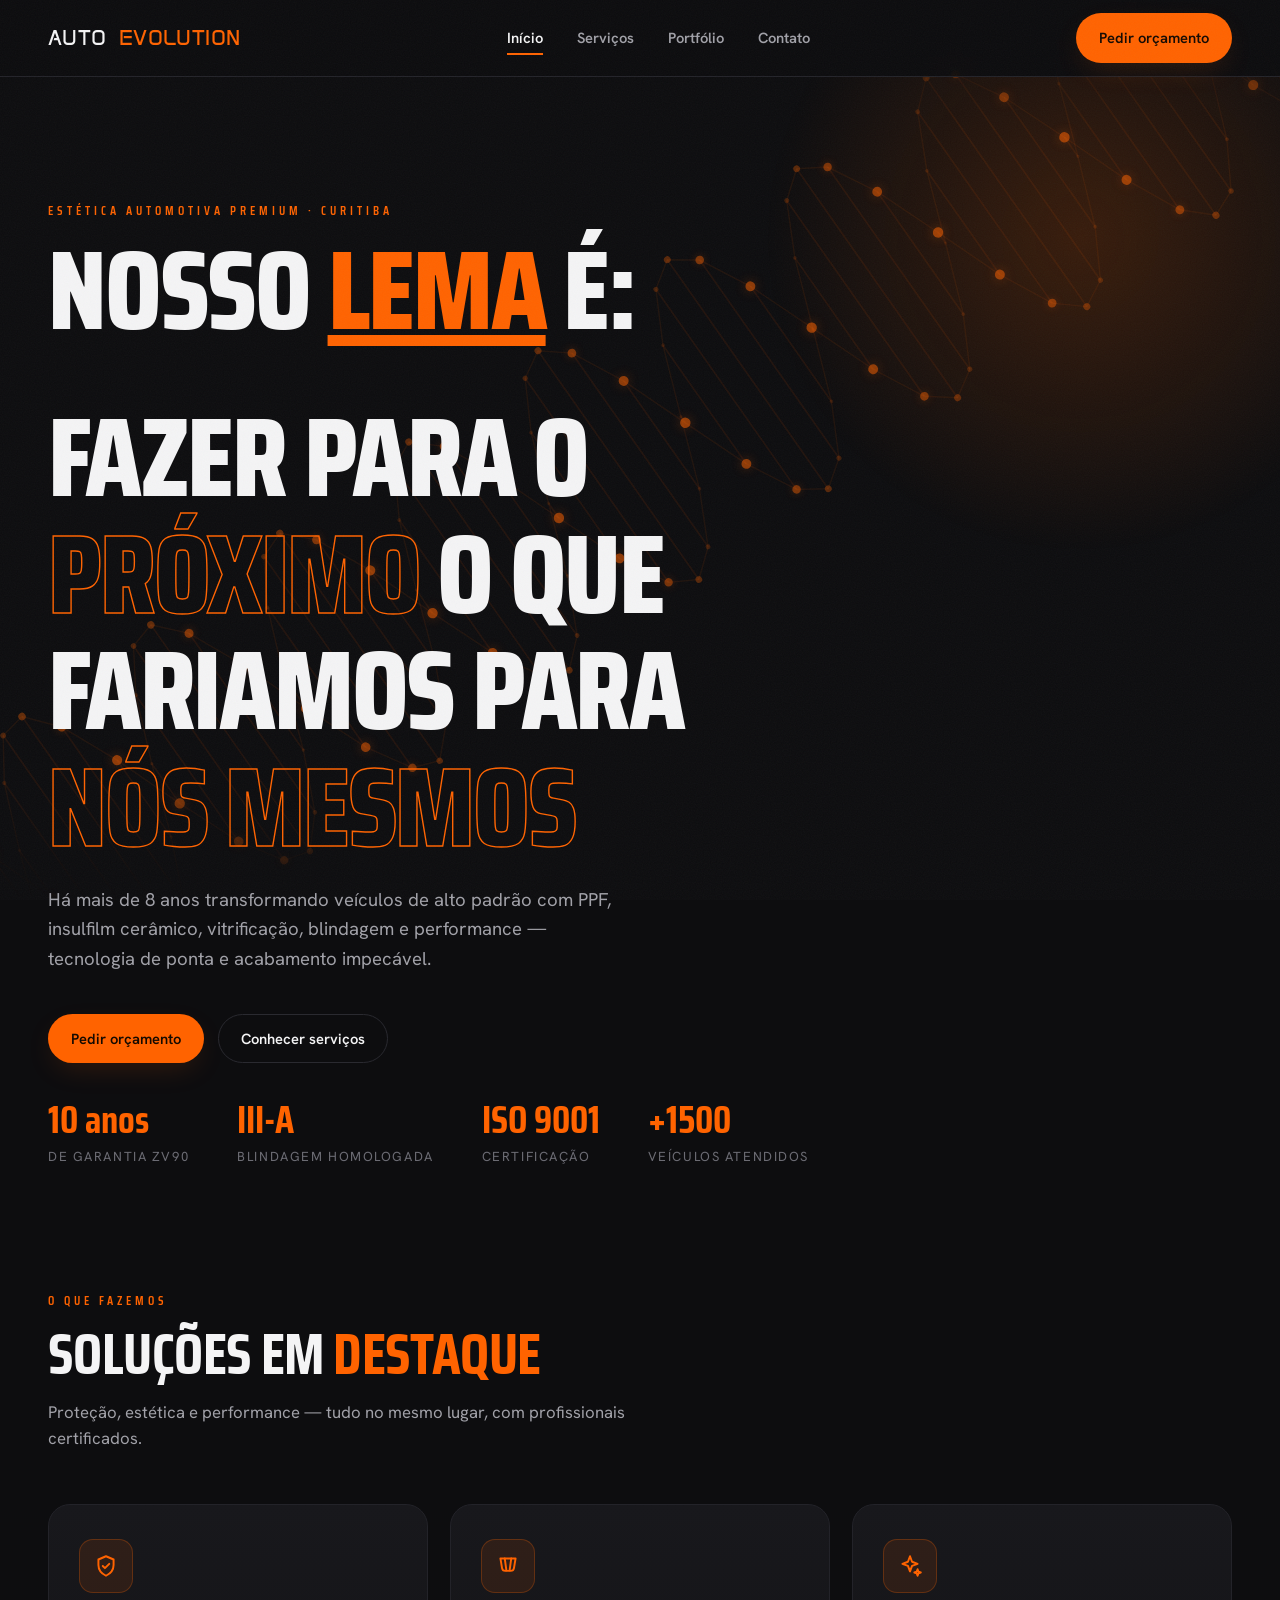
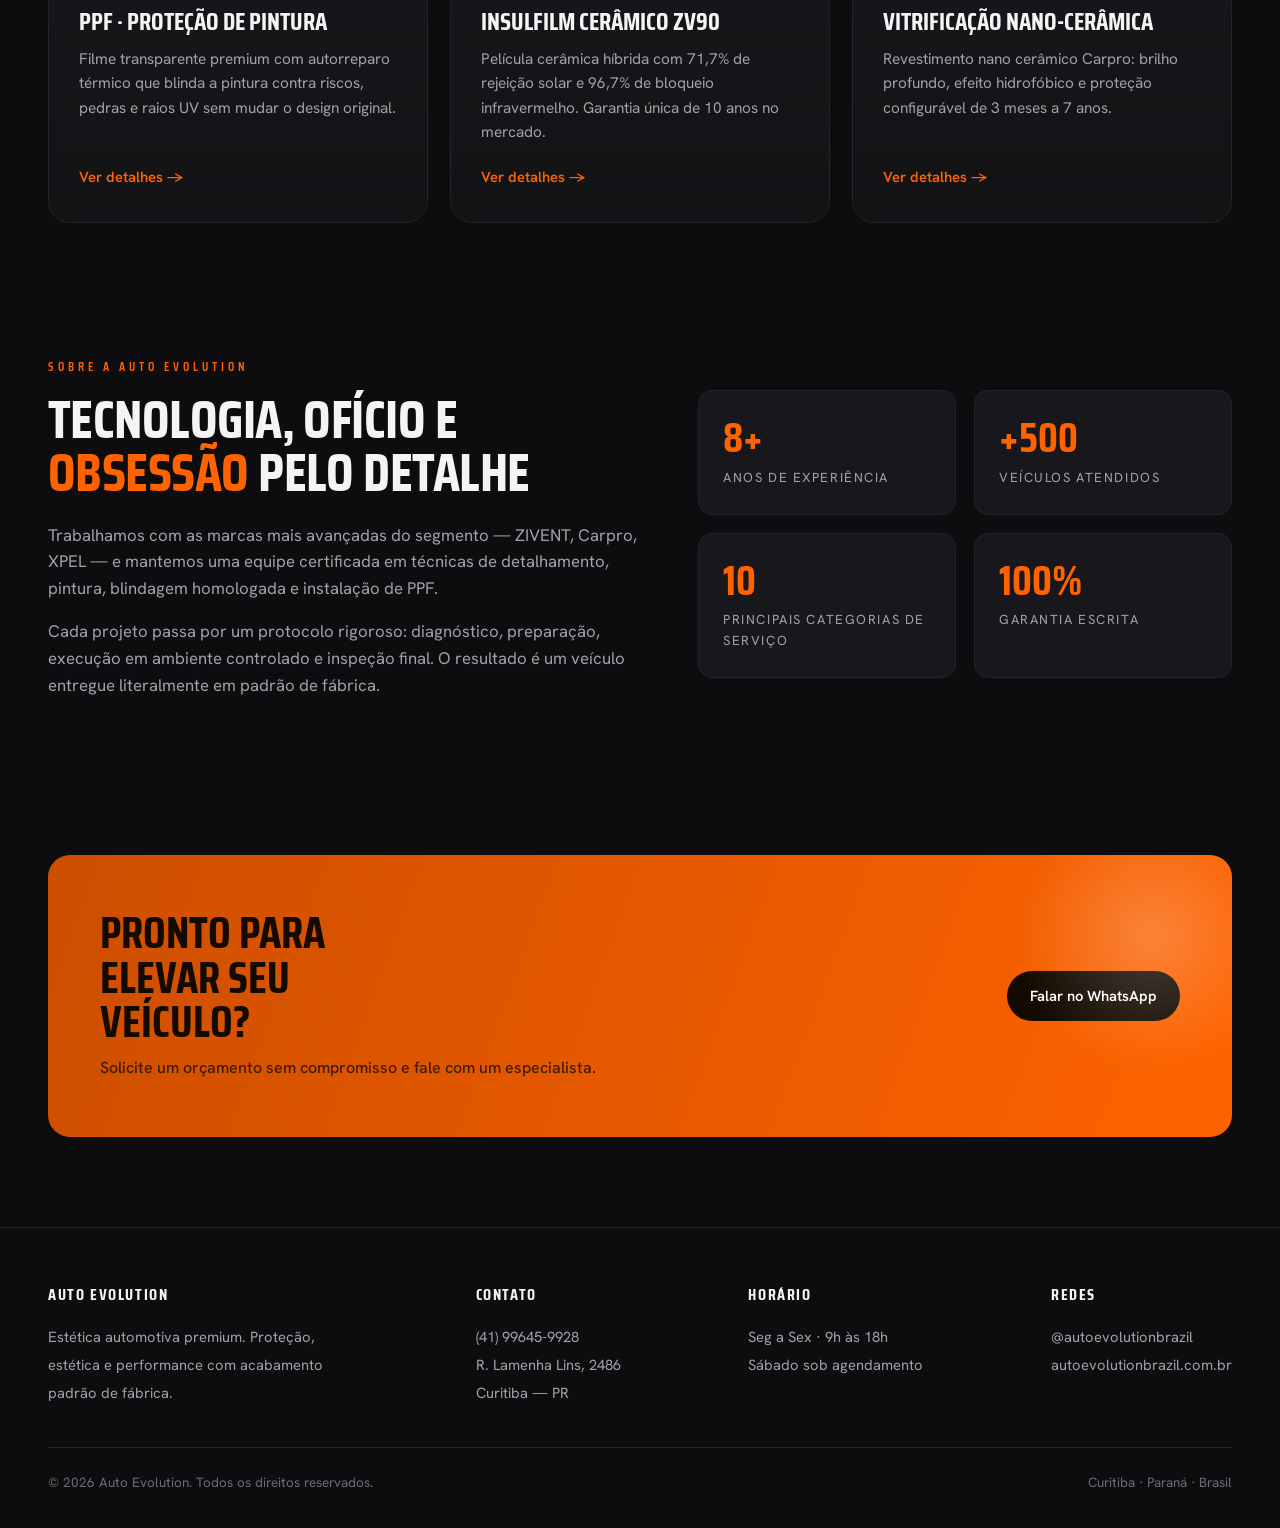
==== index.html @ 7769f30f "Versão base final com paleta em laranja preto e cores básicas" ====
<!DOCTYPE html>
<html lang="pt-BR">
<head>
  <meta charset="UTF-8" />
  <meta name="viewport" content="width=device-width, initial-scale=1.0" />
  <title>Auto Evolution — Estética Automotiva Premium em Curitiba</title>
  <meta name="description" content="Estética automotiva premium em Curitiba: PPF, insulfilm cerâmico, vitrificação, blindagem e performance com acabamento padrão de fábrica." />

  <link rel="preconnect" href="https://fonts.googleapis.com" />
  <link rel="preconnect" href="https://fonts.gstatic.com" crossorigin />
  <link href="https://fonts.googleapis.com/css2?family=Anta&family=Saira+Condensed:wght@600;700;800&family=Hanken+Grotesk:wght@400;500;600;700&display=swap" rel="stylesheet" />

  <link rel="stylesheet" href="css/services.css" />
</head>
<body>

  <!-- Fundo animado: dupla hélice de DNA -->
  <canvas id="dna-bg" aria-hidden="true"></canvas>

  <!-- ===================== HEADER ===================== -->
  <header class="site-header">
    <div class="container">
      <nav class="nav">
        <a class="brand" href="index.html">
          AUTO <b>EVOLUTION</b>
        </a>

        <ul class="nav-links" id="nav-links">
          <li><a href="index.html" class="active">Início</a></li>
          <li><a href="servicos.html">Serviços</a></li>
          <li><a href="portfolio.html">Portfólio</a></li>
          <li><a href="contato.html">Contato</a></li>
        </ul>

        <a class="btn btn-primary" href="contato.html">Pedir orçamento</a>

        <button class="nav-toggle" id="nav-toggle" aria-label="Abrir menu">
          <span></span><span></span><span></span>
        </button>
      </nav>
    </div>
  </header>

  <!-- ===================== HERO ===================== -->
  <section class="home-hero">
    <div class="container">
      <span class="eyebrow">Estética automotiva premium · Curitiba</span>
      <h1>Nosso <span class="accent"><u>lema</u></span> é:</h1>
        <br><br>
        <h1>fazer para o</h1>
        <h1><span class="stroke">próximo</span> o que </h1>
        <h1>fariamos para </h1>
        <h1><span class="stroke">nós mesmos</span></h1>
      <p>
        Há mais de 8 anos transformando veículos de alto padrão com PPF, insulfilm
        cerâmico, vitrificação, blindagem e performance — tecnologia de ponta e
        acabamento impecável.
      </p>
      <div class="hero-actions">
        <a class="btn btn-primary" href="contato.html">Pedir orçamento</a>
        <a class="btn btn-ghost" href="servicos.html">Conhecer serviços</a>
      </div>
      <div class="hero-meta">
        <div class="stat"><div class="num">10 anos</div><div class="label">de garantia ZV90</div></div>
        <div class="stat"><div class="num">III-A</div><div class="label">blindagem homologada</div></div>
        <div class="stat"><div class="num">ISO 9001</div><div class="label">certificação</div></div>
        <div class="stat"><div class="num">+1500</div><div class="label">veículos atendidos</div></div>
      </div>
    </div>
  </section>

  <!-- ===================== DESTAQUES ===================== -->
  <section class="home-highlights">
    <div class="container">
      <div class="section-head">
        <span class="eyebrow">O que fazemos</span>
        <h2>Soluções em <span class="accent">destaque</span></h2>
        <p>Proteção, estética e performance — tudo no mesmo lugar, com profissionais certificados.</p>
      </div>

      <div class="hl-grid">
        <article class="hl-card reveal">
          <div class="hl-icon">
            <svg viewBox="0 0 24 24" fill="none" stroke-width="1.8" stroke-linecap="round" stroke-linejoin="round">
              <path d="M12 3l7 3v5c0 4.5-3 8-7 10-4-2-7-5.5-7-10V6z"/>
              <path d="M9 12l2 2 4-4"/>
            </svg>
          </div>
          <h3>PPF · Proteção de Pintura</h3>
          <p>Filme transparente premium com autorreparo térmico que blinda a pintura contra riscos, pedras e raios UV sem mudar o design original.</p>
          <a class="hl-link" href="servicos.html#grp-estetica">Ver detalhes →</a>
        </article>

        <article class="hl-card reveal">
          <div class="hl-icon">
            <svg viewBox="0 0 24 24" fill="none" stroke-width="1.8" stroke-linecap="round" stroke-linejoin="round">
              <path d="M5 5h14l-1.5 9a3 3 0 0 1-3 2.5H9.5a3 3 0 0 1-3-2.5z"/>
              <path d="M9 5l1.5 11M15 5l-1.5 11"/>
            </svg>
          </div>
          <h3>Insulfilm Cerâmico ZV90</h3>
          <p>Película cerâmica híbrida com 71,7% de rejeição solar e 96,7% de bloqueio infravermelho. Garantia única de 10 anos no mercado.</p>
          <a class="hl-link" href="servicos.html#grp-estetica">Ver detalhes →</a>
        </article>

        <article class="hl-card reveal">
          <div class="hl-icon">
            <svg viewBox="0 0 24 24" fill="none" stroke-width="1.8" stroke-linecap="round" stroke-linejoin="round">
              <path d="M12 3l1.9 5.1L19 10l-5.1 1.9L12 17l-1.9-5.1L5 10l5.1-1.9z"/>
              <path d="M19 15l.8 2.2L22 18l-2.2.8L19 21l-.8-2.2L16 18l2.2-.8z"/>
            </svg>
          </div>
          <h3>Vitrificação Nano-Cerâmica</h3>
          <p>Revestimento nano cerâmico Carpro: brilho profundo, efeito hidrofóbico e proteção configurável de 3 meses a 7 anos.</p>
          <a class="hl-link" href="servicos.html#grp-estetica">Ver detalhes →</a>
        </article>
      </div>
    </div>
  </section>

  <!-- ===================== SOBRE ===================== -->
  <section class="home-about" id="sobre">
    <div class="container">
      <div class="about-grid">
        <div class="about-text">
          <span class="eyebrow">Sobre a Auto Evolution</span>
          <h2>Tecnologia, ofício e <span class="accent">obsessão</span> pelo detalhe</h2>
          <p>
            Trabalhamos com as marcas mais avançadas do segmento — ZIVENT, Carpro, XPEL — e
            mantemos uma equipe certificada em técnicas de detalhamento, pintura, blindagem
            homologada e instalação de PPF.
          </p>
          <p>
            Cada projeto passa por um protocolo rigoroso: diagnóstico, preparação, execução
            em ambiente controlado e inspeção final. O resultado é um veículo entregue
            literalmente em padrão de fábrica.
          </p>
        </div>
        <div class="about-stats">
          <div class="ab-stat reveal">
            <div class="num">8+</div>
            <div class="label">anos de experiência</div>
          </div>
          <div class="ab-stat reveal">
            <div class="num">+500</div>
            <div class="label">veículos atendidos</div>
          </div>
          <div class="ab-stat reveal">
            <div class="num">10</div>
            <div class="label">Principais categorias de serviço</div>
          </div>
          <div class="ab-stat reveal">
            <div class="num">100%</div>
            <div class="label">garantia escrita</div>
          </div>
        </div>
      </div>
    </div>
  </section>

  <!-- ===================== CTA ===================== -->
  <section class="home-cta-wrap">
    <div class="container">
      <div class="cta-band">
        <div class="cta-inner">
          <div>
            <h2>Pronto para elevar seu veículo?</h2>
            <p>Solicite um orçamento sem compromisso e fale com um especialista.</p>
          </div>
          <a class="btn btn-dark" href="https://wa.me/5541996459928?text=Ol%C3%A1!%20Gostaria%20de%20um%20or%C3%A7amento." target="_blank" rel="noopener">
            Falar no WhatsApp
          </a>
        </div>
      </div>
    </div>
  </section>

  <!-- ===================== FOOTER ===================== -->
  <footer class="site-footer">
    <div class="container">
      <div class="footer-grid">
        <div class="fcol" style="max-width:300px">
          <h4>Auto Evolution</h4>
          <p>Estética automotiva premium. Proteção, estética e performance com acabamento padrão de fábrica.</p>
        </div>
        <div class="fcol">
          <h4>Contato</h4>
          <p>
            <a href="https://wa.me/5541996459928" target="_blank" rel="noopener">(41) 99645-9928</a><br>
            R. Lamenha Lins, 2486<br>
            Curitiba — PR
          </p>
        </div>
        <div class="fcol">
          <h4>Horário</h4>
          <p>Seg a Sex · 9h às 18h<br>Sábado sob agendamento</p>
        </div>
        <div class="fcol">
          <h4>Redes</h4>
          <p>
            <a href="https://instagram.com/autoevolutionbrazil" target="_blank" rel="noopener">@autoevolutionbrazil</a><br>
            autoevolutionbrazil.com.br
          </p>
        </div>
      </div>
      <div class="footer-bottom">
        <span>© 2026 Auto Evolution. Todos os direitos reservados.</span>
        <span>Curitiba · Paraná · Brasil</span>
      </div>
    </div>
  </footer>

  <script src="js/dna-bg.js"></script>
  <script>
    /* Menu mobile + reveal */
    (function () {
      const toggle = document.getElementById("nav-toggle");
      const links = document.getElementById("nav-links");
      if (toggle && links) {
        toggle.addEventListener("click", () => links.classList.toggle("open"));
        links.addEventListener("click", (e) => {
          if (e.target.closest("a")) links.classList.remove("open");
        });
      }
      const obs = new IntersectionObserver((entries) => {
        entries.forEach((e, i) => {
          if (e.isIntersecting) {
            setTimeout(() => e.target.classList.add("in"), (i % 4) * 90);
            obs.unobserve(e.target);
          }
        });
      }, { threshold: 0.12 });
      document.querySelectorAll(".reveal").forEach((el) => obs.observe(el));
    })();
  </script>
</body>
</html>
---- css/services.css ----
/* ============================================================
   AUTO EVOLUTION — Estética Automotiva
   Página de Serviços · estilos
   Paleta: laranja (protagonista) + grafite/preto + cinza/branco
   ============================================================ */

:root {
  --bg:           #0d0d0f;
  --bg-2:         #131316;
  --surface:      #18181c;
  --surface-2:    #1f1f24;
  --border:       #2a2a30;
  --border-soft:  #232329;

  --orange:       #ff6300;
  --orange-bright:#ff8534;
  --orange-deep:  #cc4e00;
  --orange-glow:  rgba(255, 99, 0, 0.18);

  --white:        #f4f4f5;
  --grey:         #a1a1a8;
  --grey-dim:     #6c6c74;

  --maxw: 1240px;
  --radius: 14px;
  --radius-lg: 22px;

  --font-display: "Saira Condensed", "Arial Narrow", sans-serif;
  --font-body: "Hanken Grotesk", system-ui, sans-serif;
  --font-brand: "Anta", "Saira Condensed", sans-serif;

  --ease: cubic-bezier(0.22, 1, 0.36, 1);
}

* { margin: 0; padding: 0; box-sizing: border-box; }

html { scroll-behavior: smooth; }

body {
  background: var(--bg);
  color: var(--white);
  font-family: var(--font-body);
  font-size: 16px;
  line-height: 1.6;
  -webkit-font-smoothing: antialiased;
  overflow-x: hidden;
  position: relative;
}

/* grão sutil sobre tudo */
body::before {
  content: "";
  position: fixed;
  inset: 0;
  pointer-events: none;
  z-index: 9999;
  opacity: 0.04;
  background-image: url("data:image/svg+xml,%3Csvg xmlns='http://www.w3.org/2000/svg' width='120' height='120'%3E%3Cfilter id='n'%3E%3CfeTurbulence type='fractalNoise' baseFrequency='0.85' numOctaves='3'/%3E%3C/filter%3E%3Crect width='100%25' height='100%25' filter='url(%23n)'/%3E%3C/svg%3E");
}

/* ============================================================
   FUNDO ANIMADO DE DNA (canvas fixo, atrás de tudo)
   ============================================================ */
#dna-bg {
  position: fixed;
  inset: 0;
  z-index: 0;
  pointer-events: none;
  /* mascara as bordas para a hélice "sumir" suavemente no topo/base */
  -webkit-mask-image: linear-gradient(180deg, transparent 0%, #000 14%, #000 86%, transparent 100%);
          mask-image: linear-gradient(180deg, transparent 0%, #000 14%, #000 86%, transparent 100%);
}

/* todo o conteúdo fica acima do canvas do DNA */
.site-header,
.hero,
.featured,
.groups,
.site-footer {
  position: relative;
  z-index: 1;
}
.site-header { z-index: 1000; }

a { color: inherit; text-decoration: none; }
ul { list-style: none; }
img { max-width: 100%; display: block; }

.container {
  width: 100%;
  max-width: var(--maxw);
  margin: 0 auto;
  padding: 0 28px;
}

.eyebrow {
  font-family: var(--font-display);
  text-transform: uppercase;
  letter-spacing: 0.32em;
  font-size: 0.78rem;
  font-weight: 600;
  color: var(--orange);
}

.section-head { margin-bottom: 52px; max-width: 640px; }
.section-head h2 {
  font-family: var(--font-display);
  font-weight: 700;
  font-size: clamp(2.2rem, 5vw, 3.6rem);
  line-height: 0.98;
  text-transform: uppercase;
  letter-spacing: -0.01em;
  margin: 14px 0 16px;
}
.section-head p { color: var(--grey); font-size: 1.05rem; }
.section-head .accent { color: var(--orange); }

/* ============================================================
   HEADER / NAV
   ============================================================ */
.site-header {
  position: sticky;
  top: 0;
  z-index: 1000;
  background: rgba(13, 13, 15, 0.78);
  backdrop-filter: blur(14px);
  border-bottom: 1px solid var(--border-soft);
}
.nav {
  display: flex;
  align-items: center;
  justify-content: space-between;
  height: 76px;
}
.brand {
  display: flex;
  align-items: center;
  gap: 12px;
  font-family: var(--font-brand);
  font-weight: 400;
  text-transform: uppercase;
  letter-spacing: 0.02em;
  font-size: 1.3rem;
  line-height: 1;
}
.brand .mark {
  width: 34px; height: 34px;
  display: grid; place-items: center;
  background: var(--orange);
  color: #111;
  font-weight: 400;
  border-radius: 8px;
  transform: skewX(-8deg);
}
.brand .mark span { transform: skewX(8deg); }
.brand b { color: var(--orange); font-weight: 400; }

.nav-links {
  display: flex;
  align-items: center;
  gap: 34px;
}
.nav-links > li > a {
  font-size: 0.92rem;
  font-weight: 600;
  color: var(--grey);
  transition: color 0.2s var(--ease);
  position: relative;
  padding: 6px 0;
}
.nav-links > li > a:hover,
.nav-links > li > a.active { color: var(--white); }
.nav-links > li > a.active::after {
  content: "";
  position: absolute;
  left: 0; bottom: -2px;
  width: 100%; height: 2px;
  background: var(--orange);
}

/* dropdown */
.dropdown { position: relative; }
.dropdown > .drop-toggle {
  display: inline-flex;
  align-items: center;
  gap: 7px;
  cursor: pointer;
}
.dropdown > .drop-toggle .chev {
  width: 9px; height: 9px;
  border-right: 2px solid currentColor;
  border-bottom: 2px solid currentColor;
  transform: rotate(45deg) translateY(-2px);
  transition: transform 0.25s var(--ease);
}
.dropdown:hover > .drop-toggle .chev { transform: rotate(225deg) translateY(-1px); }

.drop-menu {
  position: absolute;
  top: calc(100% + 14px);
  left: 50%;
  transform: translateX(-50%) translateY(10px);
  min-width: 290px;
  background: var(--surface);
  border: 1px solid var(--border);
  border-radius: var(--radius);
  padding: 10px;
  opacity: 0;
  visibility: hidden;
  transition: opacity 0.22s var(--ease), transform 0.22s var(--ease);
  box-shadow: 0 24px 60px rgba(0,0,0,0.55);
}
.dropdown:hover .drop-menu {
  opacity: 1; visibility: visible;
  transform: translateX(-50%) translateY(0);
}
.drop-menu::before {
  content: "";
  position: absolute;
  top: -16px; left: 0; right: 0; height: 16px;
}
.drop-menu a {
  display: flex;
  align-items: center;
  gap: 10px;
  padding: 11px 14px;
  border-radius: 9px;
  font-size: 0.9rem;
  font-weight: 500;
  color: var(--grey);
  transition: background 0.18s, color 0.18s;
}
.drop-menu a:hover { background: var(--surface-2); color: var(--white); }
.drop-menu a .dot {
  width: 6px; height: 6px; border-radius: 50%;
  background: var(--orange); flex: none;
}

.btn {
  display: inline-flex;
  align-items: center;
  gap: 9px;
  font-family: var(--font-body);
  font-weight: 600;
  font-size: 0.92rem;
  padding: 12px 22px;
  border-radius: 999px;
  border: 1px solid transparent;
  cursor: pointer;
  transition: transform 0.2s var(--ease), background 0.2s, box-shadow 0.2s;
}
.btn-primary {
  background: var(--orange);
  color: #140a00;
  box-shadow: 0 10px 30px -8px var(--orange-glow);
}
.btn-primary:hover {
  background: var(--orange-bright);
  transform: translateY(-2px);
  box-shadow: 0 16px 40px -10px rgba(255,99,0,0.45);
}
.btn-ghost {
  background: transparent;
  border-color: var(--border);
  color: var(--white);
}
.btn-ghost:hover { border-color: var(--orange); color: var(--orange); }

.nav-toggle {
  display: none;
  flex-direction: column;
  gap: 5px;
  background: none; border: none; cursor: pointer; padding: 8px;
}
.nav-toggle span { width: 24px; height: 2px; background: var(--white); transition: 0.25s; }

/* ============================================================
   HERO
   ============================================================ */
.hero {
  position: relative;
  padding: 96px 0 72px;
  overflow: hidden;
}
.hero::after {
  content: "";
  position: absolute;
  top: -160px; right: -120px;
  width: 620px; height: 620px;
  background: radial-gradient(circle, var(--orange-glow) 0%, transparent 62%);
  pointer-events: none;
}
.hero .container { position: relative; z-index: 2; }
.breadcrumb {
  font-size: 0.85rem;
  color: var(--grey-dim);
  margin-bottom: 26px;
  display: flex; gap: 8px; align-items: center;
}
.breadcrumb a:hover { color: var(--orange); }
.breadcrumb .sep { color: var(--border); }
.breadcrumb .here { color: var(--grey); }

.hero h1 {
  font-family: var(--font-display);
  font-weight: 700;
  text-transform: uppercase;
  font-size: clamp(3rem, 9vw, 6.4rem);
  line-height: 0.9;
  letter-spacing: -0.015em;
  max-width: 14ch;
}
.hero h1 .stroke {
  color: transparent;
  -webkit-text-stroke: 1.4px var(--orange);
}
.hero p {
  margin-top: 26px;
  max-width: 56ch;
  color: var(--grey);
  font-size: 1.12rem;
}
.hero-meta {
  margin-top: 38px;
  display: flex;
  flex-wrap: wrap;
  gap: 30px 48px;
}
.hero-meta .stat .num {
  font-family: var(--font-display);
  font-weight: 700;
  font-size: 2.4rem;
  color: var(--orange);
  line-height: 1;
}
.hero-meta .stat .label {
  font-size: 0.82rem;
  color: var(--grey-dim);
  text-transform: uppercase;
  letter-spacing: 0.12em;
  margin-top: 6px;
}

/* ============================================================
   FEATURED (TOP 3)
   ============================================================ */
.featured { padding: 40px 0 30px; }
.featured-grid {
  display: grid;
  grid-template-columns: repeat(3, 1fr);
  gap: 22px;
}
.feat-card {
  position: relative;
  background: linear-gradient(180deg, var(--surface) 0%, var(--bg-2) 100%);
  border: 1px solid var(--border-soft);
  border-radius: var(--radius-lg);
  padding: 34px 30px 30px;
  overflow: hidden;
  transition: transform 0.35s var(--ease), border-color 0.35s;
  display: flex;
  flex-direction: column;
}
.feat-card::before {
  content: "";
  position: absolute;
  inset: 0;
  background: radial-gradient(circle at 80% -10%, var(--orange-glow), transparent 55%);
  opacity: 0;
  transition: opacity 0.4s var(--ease);
}
.feat-card:hover {
  transform: translateY(-6px);
  border-color: rgba(255,99,0,0.4);
}
.feat-card:hover::before { opacity: 1; }
.feat-card .fc-num {
  font-family: var(--font-display);
  font-weight: 700;
  font-size: 3.4rem;
  line-height: 1;
  color: transparent;
  -webkit-text-stroke: 1.4px var(--border);
  transition: -webkit-text-stroke 0.35s;
}
.feat-card:hover .fc-num { -webkit-text-stroke: 1.4px var(--orange); }
.feat-card .fc-tagline {
  margin-top: 18px;
  font-size: 0.76rem;
  text-transform: uppercase;
  letter-spacing: 0.16em;
  color: var(--orange);
  font-weight: 600;
}
.feat-card h3 {
  font-family: var(--font-display);
  font-weight: 700;
  font-size: 1.7rem;
  text-transform: uppercase;
  line-height: 1.02;
  margin: 8px 0 14px;
}
.feat-card .fc-desc { color: var(--grey); font-size: 0.96rem; }
.feat-card .fc-highlights {
  margin: 20px 0 24px;
  display: flex; flex-direction: column; gap: 10px;
}
.feat-card .fc-highlights li {
  display: flex; gap: 11px; align-items: flex-start;
  font-size: 0.9rem; color: var(--white);
}
.feat-card .fc-highlights li::before {
  content: "";
  flex: none;
  width: 16px; height: 16px;
  margin-top: 3px;
  background: var(--orange);
  -webkit-mask: url("data:image/svg+xml,%3Csvg xmlns='http://www.w3.org/2000/svg' viewBox='0 0 24 24'%3E%3Cpath fill='black' d='M9 16.2 4.8 12l-1.4 1.4L9 19 21 7l-1.4-1.4z'/%3E%3C/svg%3E") center/contain no-repeat;
          mask: url("data:image/svg+xml,%3Csvg xmlns='http://www.w3.org/2000/svg' viewBox='0 0 24 24'%3E%3Cpath fill='black' d='M9 16.2 4.8 12l-1.4 1.4L9 19 21 7l-1.4-1.4z'/%3E%3C/svg%3E") center/contain no-repeat;
}
.feat-card .fc-cta {
  margin-top: auto;
  display: inline-flex;
  align-items: center;
  gap: 9px;
  font-weight: 600;
  font-size: 0.92rem;
  color: var(--orange);
  transition: gap 0.25s var(--ease);
}
.feat-card .fc-cta:hover { gap: 15px; }
.feat-card .fc-cta .arr { transition: transform 0.25s var(--ease); }

/* ============================================================
   GROUPS (demais serviços)
   ============================================================ */
.groups { padding: 80px 0 40px; scroll-margin-top: 90px; }
.groups-grid {
  display: grid;
  grid-template-columns: repeat(2, 1fr);
  gap: 20px;
}
.grp-card {
  background: var(--surface);
  border: 1px solid var(--border-soft);
  border-radius: var(--radius-lg);
  padding: 32px 30px;
  scroll-margin-top: 100px; /* evita que o header fixo (76px) cubra o título ao rolar até a âncora */
  transition: border-color 0.3s, background 0.3s, transform 0.3s var(--ease);
}
.grp-card:hover {
  border-color: rgba(255,99,0,0.35);
  background: var(--surface-2);
  transform: translateY(-4px);
}
.grp-head {
  display: flex;
  align-items: center;
  gap: 16px;
  margin-bottom: 18px;
}
.grp-icon {
  flex: none;
  width: 50px; height: 50px;
  border-radius: 13px;
  display: grid; place-items: center;
  background: rgba(255,99,0,0.1);
  border: 1px solid rgba(255,99,0,0.25);
}
.grp-icon svg { width: 24px; height: 24px; stroke: var(--orange); }
.grp-head h3 {
  font-family: var(--font-display);
  font-weight: 700;
  font-size: 1.5rem;
  text-transform: uppercase;
  line-height: 1;
}
.grp-card .grp-desc { color: var(--grey); font-size: 0.95rem; margin-bottom: 20px; }
.grp-items { display: flex; flex-direction: column; gap: 0; }
.grp-items li {
  display: flex; gap: 12px; align-items: flex-start;
  font-size: 0.92rem;
  color: var(--white);
  padding: 11px 0;
  border-top: 1px solid var(--border-soft);
}
.grp-items li:first-child { border-top: none; }
.grp-items li .tick { color: var(--orange); flex: none; font-weight: 700; }

/* ============================================================
   CTA BAND
   ============================================================ */
.cta-band {
  margin: 60px 0 0;
  position: relative;
  overflow: hidden;
}
.cta-inner {
  background: linear-gradient(110deg, var(--orange-deep), var(--orange));
  border-radius: var(--radius-lg);
  padding: 56px 52px;
  display: flex;
  align-items: center;
  justify-content: space-between;
  gap: 32px;
  flex-wrap: wrap;
  position: relative;
  overflow: hidden;
}
.cta-inner::after {
  content: "";
  position: absolute;
  right: -80px; top: -80px;
  width: 320px; height: 320px;
  background: radial-gradient(circle, rgba(255,255,255,0.22), transparent 60%);
}
.cta-inner h2 {
  font-family: var(--font-display);
  font-weight: 700;
  text-transform: uppercase;
  font-size: clamp(1.9rem, 4vw, 2.8rem);
  line-height: 1;
  color: #140a00;
  max-width: 16ch;
  position: relative;
}
.cta-inner p { color: rgba(20,10,0,0.78); margin-top: 10px; font-weight: 500; position: relative; }
.cta-inner .btn-dark {
  background: #140a00;
  color: #fff;
  position: relative;
}
.cta-inner .btn-dark:hover { background: #000; transform: translateY(-2px); }

/* ============================================================
   FOOTER
   ============================================================ */
.site-footer {
  margin-top: 90px;
  border-top: 1px solid var(--border-soft);
  padding: 54px 0 34px;
  color: var(--grey);
}
.footer-grid {
  display: flex;
  justify-content: space-between;
  flex-wrap: wrap;
  gap: 36px;
  margin-bottom: 40px;
}
.footer-grid .fcol h4 {
  font-family: var(--font-display);
  text-transform: uppercase;
  letter-spacing: 0.1em;
  font-size: 1rem;
  color: var(--white);
  margin-bottom: 16px;
}
.footer-grid .fcol p, .footer-grid .fcol a { font-size: 0.92rem; line-height: 1.9; }
.footer-grid .fcol a:hover { color: var(--orange); }
.footer-bottom {
  display: flex;
  justify-content: space-between;
  align-items: center;
  flex-wrap: wrap;
  gap: 12px;
  padding-top: 24px;
  border-top: 1px solid var(--border-soft);
  font-size: 0.84rem;
  color: var(--grey-dim);
}

/* ============================================================
   LOADING / ERROR (async states)
   ============================================================ */
.skeleton {
  background: linear-gradient(100deg, var(--surface) 30%, var(--surface-2) 50%, var(--surface) 70%);
  background-size: 200% 100%;
  animation: shimmer 1.3s infinite linear;
  border-radius: var(--radius-lg);
}
@keyframes shimmer { to { background-position: -200% 0; } }
.sk-feat { height: 340px; }
.sk-grp { height: 260px; }

.load-error {
  grid-column: 1 / -1;
  text-align: center;
  padding: 50px 20px;
  border: 1px dashed var(--border);
  border-radius: var(--radius-lg);
  color: var(--grey);
}
.load-error b { color: var(--orange); font-family: var(--font-display); font-size: 1.2rem; letter-spacing: 0.05em; }
.load-error code {
  display: inline-block;
  margin-top: 12px;
  background: var(--surface-2);
  padding: 6px 12px;
  border-radius: 8px;
  color: var(--orange-bright);
  font-size: 0.85rem;
}

/* entrada animada */
.reveal {
  opacity: 0;
  transform: translateY(24px);
}
.reveal.in {
  opacity: 1;
  transform: none;
  transition: opacity 0.6s var(--ease), transform 0.6s var(--ease);
}

/* ============================================================
   RESPONSIVO
   ============================================================ */
@media (max-width: 940px) {
  .featured-grid { grid-template-columns: 1fr; }
  .groups-grid { grid-template-columns: 1fr; }
  .nav-links {
    position: fixed;
    inset: 76px 0 auto 0;
    flex-direction: column;
    align-items: flex-start;
    gap: 4px;
    background: var(--bg-2);
    border-bottom: 1px solid var(--border);
    padding: 18px 28px 26px;
    transform: translateY(-130%);
    transition: transform 0.35s var(--ease);
  }
  .nav-links.open { transform: translateY(0); }
  .nav-links > li { width: 100%; }
  .nav-links > li > a { display: block; padding: 12px 0; font-size: 1.05rem; }
  .drop-menu {
    position: static;
    transform: none;
    opacity: 1; visibility: visible;
    box-shadow: none;
    border: none;
    background: transparent;
    padding: 4px 0 8px 14px;
    min-width: 0;
  }
  .dropdown:hover .drop-menu { transform: none; }
  .nav-toggle { display: flex; }
  .nav .btn-primary { display: none; }
  .cta-inner { flex-direction: column; align-items: flex-start; }
}
@media (max-width: 560px) {
  .container { padding: 0 20px; }
  .hero { padding: 64px 0 48px; }
  .hero-meta { gap: 24px 32px; }
  .feat-card, .grp-card { padding: 26px 22px; }
}

/* ============================================================
   PÁGINAS EXTRAS — HOME, PORTFÓLIO, CONTATO
   ============================================================ */

.home-hero,
.home-highlights,
.home-about,
.home-cta-wrap,
.portfolio,
.contact { position: relative; z-index: 1; }

/* -------- HOME · HERO -------- */
.home-hero {
  padding: 120px 0 90px;
  overflow: hidden;
}
.home-hero::after {
  content: "";
  position: absolute;
  top: -200px; right: -160px;
  width: 720px; height: 720px;
  background: radial-gradient(circle, var(--orange-glow) 0%, transparent 62%);
  pointer-events: none;
}
.home-hero .container { position: relative; z-index: 2; }
.home-hero h1 {
  font-family: var(--font-display);
  font-weight: 800;
  text-transform: uppercase;
  font-size: clamp(3rem, 9.5vw, 7rem);
  line-height: 0.88;
  letter-spacing: -0.02em;
  max-width: 14ch;
  margin-top: 18px;
}
.home-hero h1 .stroke {
  color: transparent;
  -webkit-text-stroke: 1.4px var(--orange);
}
.home-hero h1 .accent { color: var(--orange); }
.home-hero p {
  margin-top: 28px;
  max-width: 58ch;
  color: var(--grey);
  font-size: 1.16rem;
}
.hero-actions {
  display: flex;
  flex-wrap: wrap;
  gap: 14px;
  margin-top: 40px;
}

/* -------- HOME · DESTAQUES (cards de serviços) -------- */
.home-highlights { padding: 30px 0 40px; }
.hl-grid {
  display: grid;
  grid-template-columns: repeat(3, 1fr);
  gap: 22px;
}
.hl-card {
  position: relative;
  background: linear-gradient(180deg, var(--surface) 0%, var(--bg-2) 100%);
  border: 1px solid var(--border-soft);
  border-radius: var(--radius-lg);
  padding: 34px 30px;
  overflow: hidden;
  transition: transform 0.35s var(--ease), border-color 0.35s;
  display: flex;
  flex-direction: column;
  gap: 12px;
}
.hl-card::before {
  content: "";
  position: absolute;
  inset: 0;
  background: radial-gradient(circle at 80% -10%, var(--orange-glow), transparent 55%);
  opacity: 0;
  transition: opacity 0.4s var(--ease);
}
.hl-card:hover {
  transform: translateY(-6px);
  border-color: rgba(255,99,0,0.4);
}
.hl-card:hover::before { opacity: 1; }
.hl-card .hl-icon {
  width: 54px; height: 54px;
  border-radius: 14px;
  display: grid; place-items: center;
  background: rgba(255,99,0,0.1);
  border: 1px solid rgba(255,99,0,0.25);
}
.hl-card .hl-icon svg { width: 26px; height: 26px; stroke: var(--orange); }
.hl-card h3 {
  font-family: var(--font-display);
  font-weight: 700;
  font-size: 1.55rem;
  text-transform: uppercase;
  line-height: 1.02;
  margin-top: 4px;
}
.hl-card p { color: var(--grey); font-size: 0.96rem; flex: 1; }
.hl-card .hl-link {
  margin-top: 8px;
  display: inline-flex;
  align-items: center;
  gap: 9px;
  font-weight: 600;
  font-size: 0.92rem;
  color: var(--orange);
  transition: gap 0.25s var(--ease);
}
.hl-card .hl-link:hover { gap: 15px; }

/* -------- HOME · SOBRE -------- */
.home-about {
  padding: 90px 0 50px;
  scroll-margin-top: 90px;
}
.about-grid {
  display: grid;
  grid-template-columns: 1.05fr 0.95fr;
  gap: 60px;
  align-items: center;
}
.about-text .eyebrow { display: inline-block; }
.about-text h2 {
  font-family: var(--font-display);
  font-weight: 700;
  font-size: clamp(2.2rem, 5vw, 3.4rem);
  line-height: 0.98;
  text-transform: uppercase;
  letter-spacing: -0.01em;
  margin: 14px 0 22px;
}
.about-text h2 .accent { color: var(--orange); }
.about-text p {
  color: var(--grey);
  font-size: 1.05rem;
  margin-bottom: 16px;
}
.about-stats {
  display: grid;
  grid-template-columns: repeat(2, 1fr);
  gap: 18px;
}
.ab-stat {
  background: var(--surface);
  border: 1px solid var(--border-soft);
  border-radius: var(--radius);
  padding: 26px 24px;
  transition: border-color 0.3s, transform 0.3s var(--ease);
}
.ab-stat:hover {
  border-color: rgba(255,99,0,0.4);
  transform: translateY(-4px);
}
.ab-stat .num {
  font-family: var(--font-display);
  font-weight: 700;
  font-size: 2.6rem;
  color: var(--orange);
  line-height: 1;
}
.ab-stat .label {
  margin-top: 8px;
  font-size: 0.82rem;
  color: var(--grey);
  text-transform: uppercase;
  letter-spacing: 0.12em;
}

.home-cta-wrap { padding: 30px 0 0; }

/* -------- PORTFÓLIO -------- */
.portfolio { padding: 30px 0 30px; }
.filter-bar {
  display: flex;
  flex-wrap: wrap;
  gap: 10px;
  margin-bottom: 36px;
}
.filter-chip {
  font-family: var(--font-body);
  font-weight: 600;
  font-size: 0.86rem;
  padding: 9px 18px;
  border-radius: 999px;
  border: 1px solid var(--border);
  background: transparent;
  color: var(--grey);
  cursor: pointer;
  transition: color 0.2s, background 0.2s, border-color 0.2s;
}
.filter-chip:hover { color: var(--white); border-color: var(--orange); }
.filter-chip.active {
  background: var(--orange);
  border-color: var(--orange);
  color: #140a00;
}

.portfolio-grid {
  display: grid;
  grid-template-columns: repeat(3, 1fr);
  gap: 22px;
}
.proj-card {
  position: relative;
  background: var(--surface);
  border: 1px solid var(--border-soft);
  border-radius: var(--radius-lg);
  overflow: hidden;
  transition: transform 0.35s var(--ease), border-color 0.35s;
  display: flex;
  flex-direction: column;
}
.proj-card:hover {
  transform: translateY(-6px);
  border-color: rgba(255,99,0,0.4);
}
.proj-card.hide { display: none; }
.proj-img {
  position: relative;
  aspect-ratio: 4 / 3;
  overflow: hidden;
  display: grid;
  place-items: center;
  color: rgba(244,244,245,0.92);
  font-family: var(--font-display);
  font-weight: 700;
  text-transform: uppercase;
  letter-spacing: 0.06em;
  font-size: 1.3rem;
  text-align: center;
  padding: 24px;
}
.proj-img::after {
  content: "";
  position: absolute;
  inset: 0;
  background: linear-gradient(180deg, transparent 35%, rgba(13,13,15,0.7) 100%);
  pointer-events: none;
}
.proj-img > span {
  position: relative;
  z-index: 1;
  text-shadow: 0 4px 18px rgba(0,0,0,0.45);
}
.proj-img.g-1 { background: linear-gradient(135deg, #1a1a20 0%, #2a1a08 55%, #ff6300 130%); }
.proj-img.g-2 { background: linear-gradient(135deg, #0d0d0f 0%, #1f1f24 60%, #cc4e00 140%); }
.proj-img.g-3 { background: linear-gradient(160deg, #131316 0%, #2c1502 70%, #ff8534 140%); }
.proj-img.g-4 { background: linear-gradient(120deg, #18181c 0%, #0d0d0f 50%, #ff6300 150%); }
.proj-img.g-5 { background: linear-gradient(135deg, #1f1f24 0%, #18181c 50%, #cc4e00 130%); }
.proj-img.g-6 { background: linear-gradient(150deg, #131316 0%, #2a2a30 60%, #ff8534 150%); }

.proj-body { padding: 24px 26px 28px; display: flex; flex-direction: column; gap: 10px; }
.proj-tag {
  display: inline-block;
  align-self: flex-start;
  font-family: var(--font-display);
  text-transform: uppercase;
  letter-spacing: 0.12em;
  font-size: 0.72rem;
  font-weight: 600;
  color: var(--orange);
  background: rgba(255,99,0,0.08);
  border: 1px solid rgba(255,99,0,0.25);
  padding: 4px 10px;
  border-radius: 999px;
}
.proj-body h3 {
  font-family: var(--font-display);
  font-weight: 700;
  font-size: 1.4rem;
  text-transform: uppercase;
  line-height: 1.05;
}
.proj-body p { color: var(--grey); font-size: 0.94rem; }
.proj-meta {
  margin-top: 8px;
  display: flex;
  gap: 14px;
  font-size: 0.8rem;
  color: var(--grey-dim);
  text-transform: uppercase;
  letter-spacing: 0.08em;
}
.proj-meta span { display: inline-flex; align-items: center; gap: 6px; }
.proj-meta span::before {
  content: "";
  width: 5px; height: 5px;
  background: var(--orange);
  border-radius: 50%;
}

/* -------- CONTATO -------- */
.contact { padding: 30px 0 30px; }
.contact-grid {
  display: grid;
  grid-template-columns: 0.85fr 1.15fr;
  gap: 26px;
}
.contact-info,
.contact-form-wrap {
  background: var(--surface);
  border: 1px solid var(--border-soft);
  border-radius: var(--radius-lg);
  padding: 38px 36px;
}
.contact-info h3,
.contact-form-wrap h3 {
  font-family: var(--font-display);
  font-weight: 700;
  font-size: 1.5rem;
  text-transform: uppercase;
  letter-spacing: 0.02em;
  margin-bottom: 22px;
}
.info-list { display: flex; flex-direction: column; gap: 18px; }
.info-list li {
  display: flex;
  gap: 16px;
  align-items: flex-start;
  padding: 16px 0;
  border-bottom: 1px solid var(--border-soft);
}
.info-list li:last-child { border-bottom: none; }
.info-icon {
  flex: none;
  width: 42px; height: 42px;
  border-radius: 11px;
  display: grid; place-items: center;
  background: rgba(255,99,0,0.1);
  border: 1px solid rgba(255,99,0,0.25);
}
.info-icon svg { width: 20px; height: 20px; stroke: var(--orange); fill: none; }
.info-text .lab {
  font-family: var(--font-display);
  text-transform: uppercase;
  letter-spacing: 0.16em;
  font-size: 0.72rem;
  font-weight: 600;
  color: var(--grey-dim);
  margin-bottom: 4px;
}
.info-text .val { font-size: 0.98rem; color: var(--white); }
.info-text .val a:hover { color: var(--orange); }
.contact-info .btn { margin-top: 26px; width: 100%; justify-content: center; }

.contact-form { display: grid; grid-template-columns: 1fr 1fr; gap: 16px; }
.field { display: flex; flex-direction: column; gap: 8px; }
.field.full { grid-column: 1 / -1; }
.field label {
  font-family: var(--font-display);
  text-transform: uppercase;
  letter-spacing: 0.14em;
  font-size: 0.74rem;
  font-weight: 600;
  color: var(--grey);
}
.field input,
.field select,
.field textarea {
  font-family: var(--font-body);
  font-size: 0.96rem;
  color: var(--white);
  background: var(--bg-2);
  border: 1px solid var(--border);
  border-radius: 10px;
  padding: 13px 14px;
  outline: none;
  transition: border-color 0.2s, background 0.2s;
}
.field textarea { resize: vertical; min-height: 120px; }
.field input:focus,
.field select:focus,
.field textarea:focus {
  border-color: var(--orange);
  background: var(--surface-2);
}
.field input::placeholder,
.field textarea::placeholder { color: var(--grey-dim); }
.field select {
  appearance: none;
  -webkit-appearance: none;
  background-image: url("data:image/svg+xml,%3Csvg xmlns='http://www.w3.org/2000/svg' viewBox='0 0 24 24' fill='none' stroke='%23a1a1a8' stroke-width='2' stroke-linecap='round' stroke-linejoin='round'%3E%3Cpath d='M6 9l6 6 6-6'/%3E%3C/svg%3E");
  background-repeat: no-repeat;
  background-position: right 14px center;
  background-size: 16px;
  padding-right: 38px;
}
.field option { background: var(--bg); color: var(--white); }

.form-actions {
  grid-column: 1 / -1;
  display: flex;
  justify-content: space-between;
  align-items: center;
  gap: 16px;
  margin-top: 6px;
  flex-wrap: wrap;
}
.form-actions .hint { color: var(--grey-dim); font-size: 0.85rem; }

.form-msg {
  grid-column: 1 / -1;
  display: none;
  padding: 14px 16px;
  border-radius: 10px;
  font-size: 0.94rem;
}
.form-msg.show { display: block; }
.form-msg.ok {
  background: rgba(255,99,0,0.08);
  border: 1px solid rgba(255,99,0,0.4);
  color: var(--orange-bright);
}
.form-msg.err {
  background: rgba(255,80,80,0.08);
  border: 1px solid rgba(255,80,80,0.4);
  color: #ff7878;
}

/* -------- RESPONSIVO (páginas extras) -------- */
@media (max-width: 940px) {
  .hl-grid { grid-template-columns: 1fr; }
  .about-grid { grid-template-columns: 1fr; gap: 36px; }
  .portfolio-grid { grid-template-columns: 1fr 1fr; }
  .contact-grid { grid-template-columns: 1fr; }
  .contact-form { grid-template-columns: 1fr; }
  .home-hero { padding: 80px 0 56px; }
}
@media (max-width: 560px) {
  .portfolio-grid { grid-template-columns: 1fr; }
  .contact-info, .contact-form-wrap { padding: 28px 22px; }
  .ab-stat { padding: 22px 20px; }
  .about-stats { gap: 14px; }
}
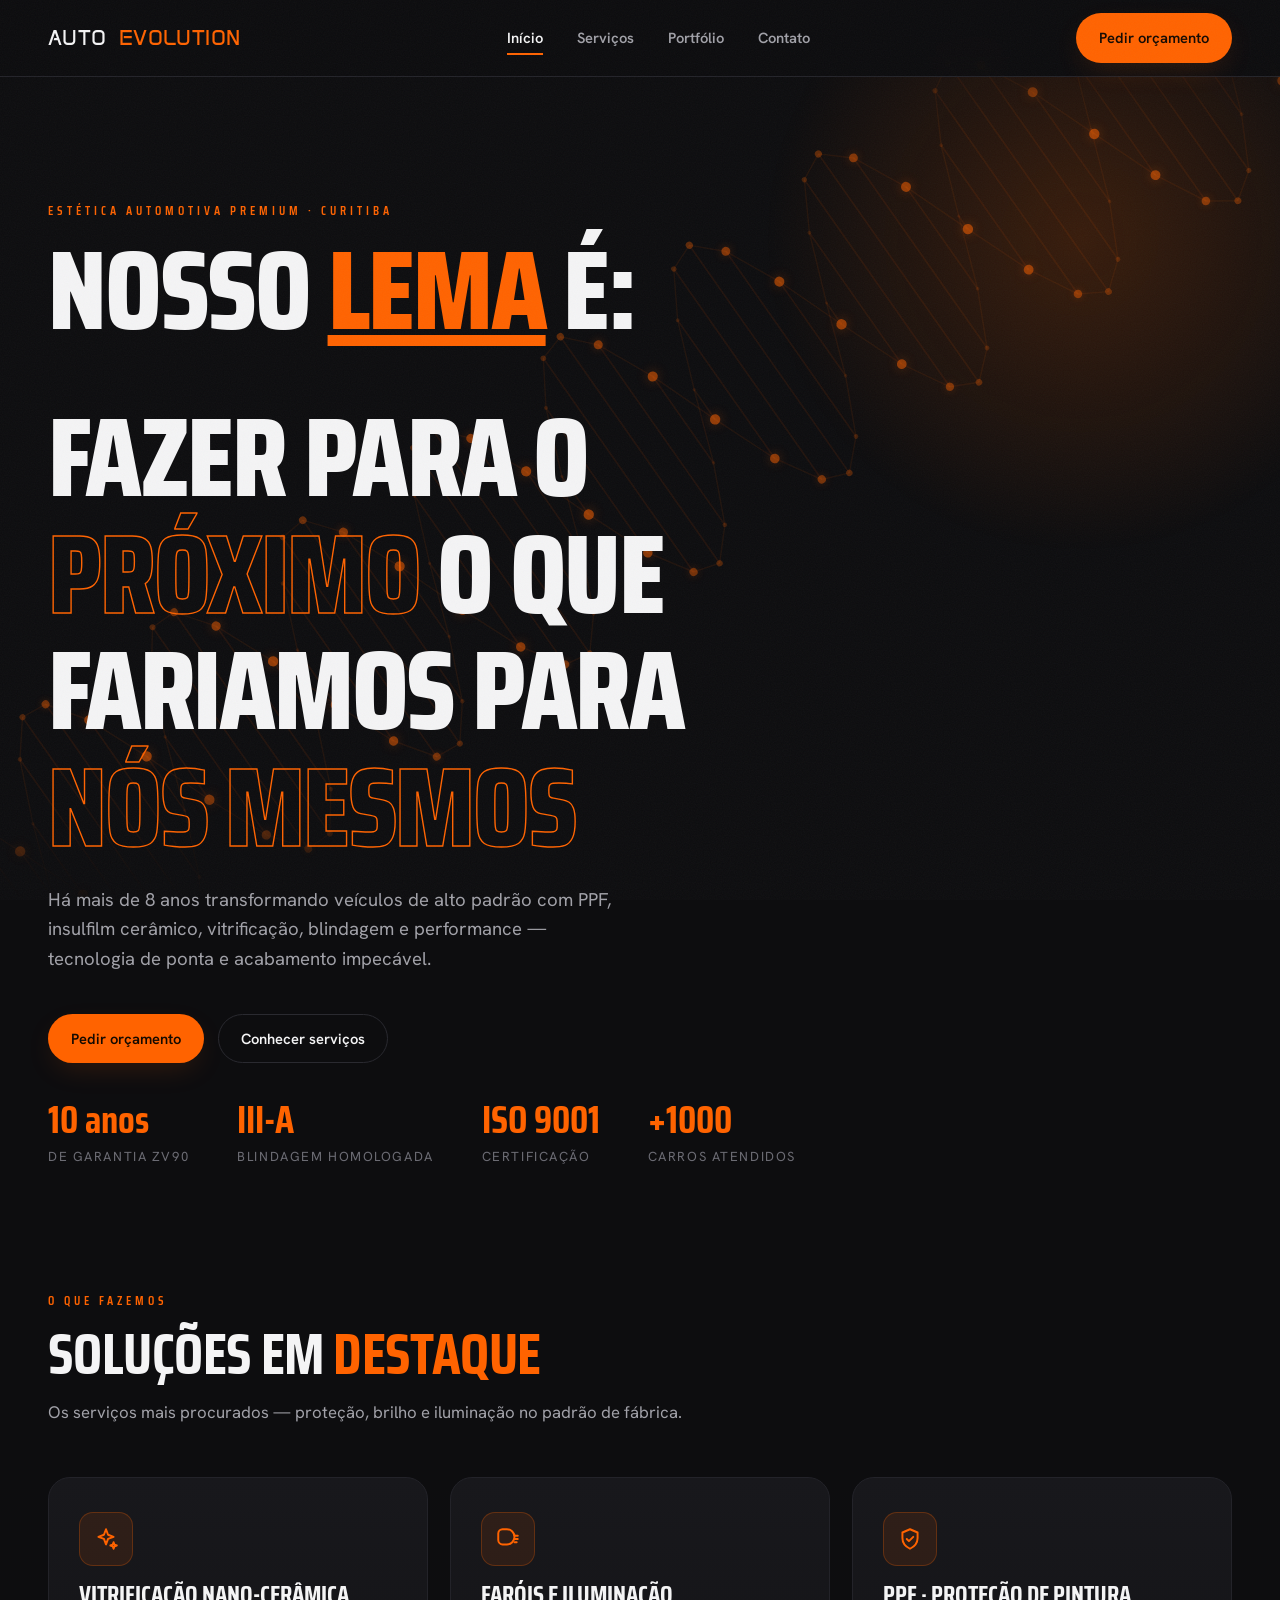
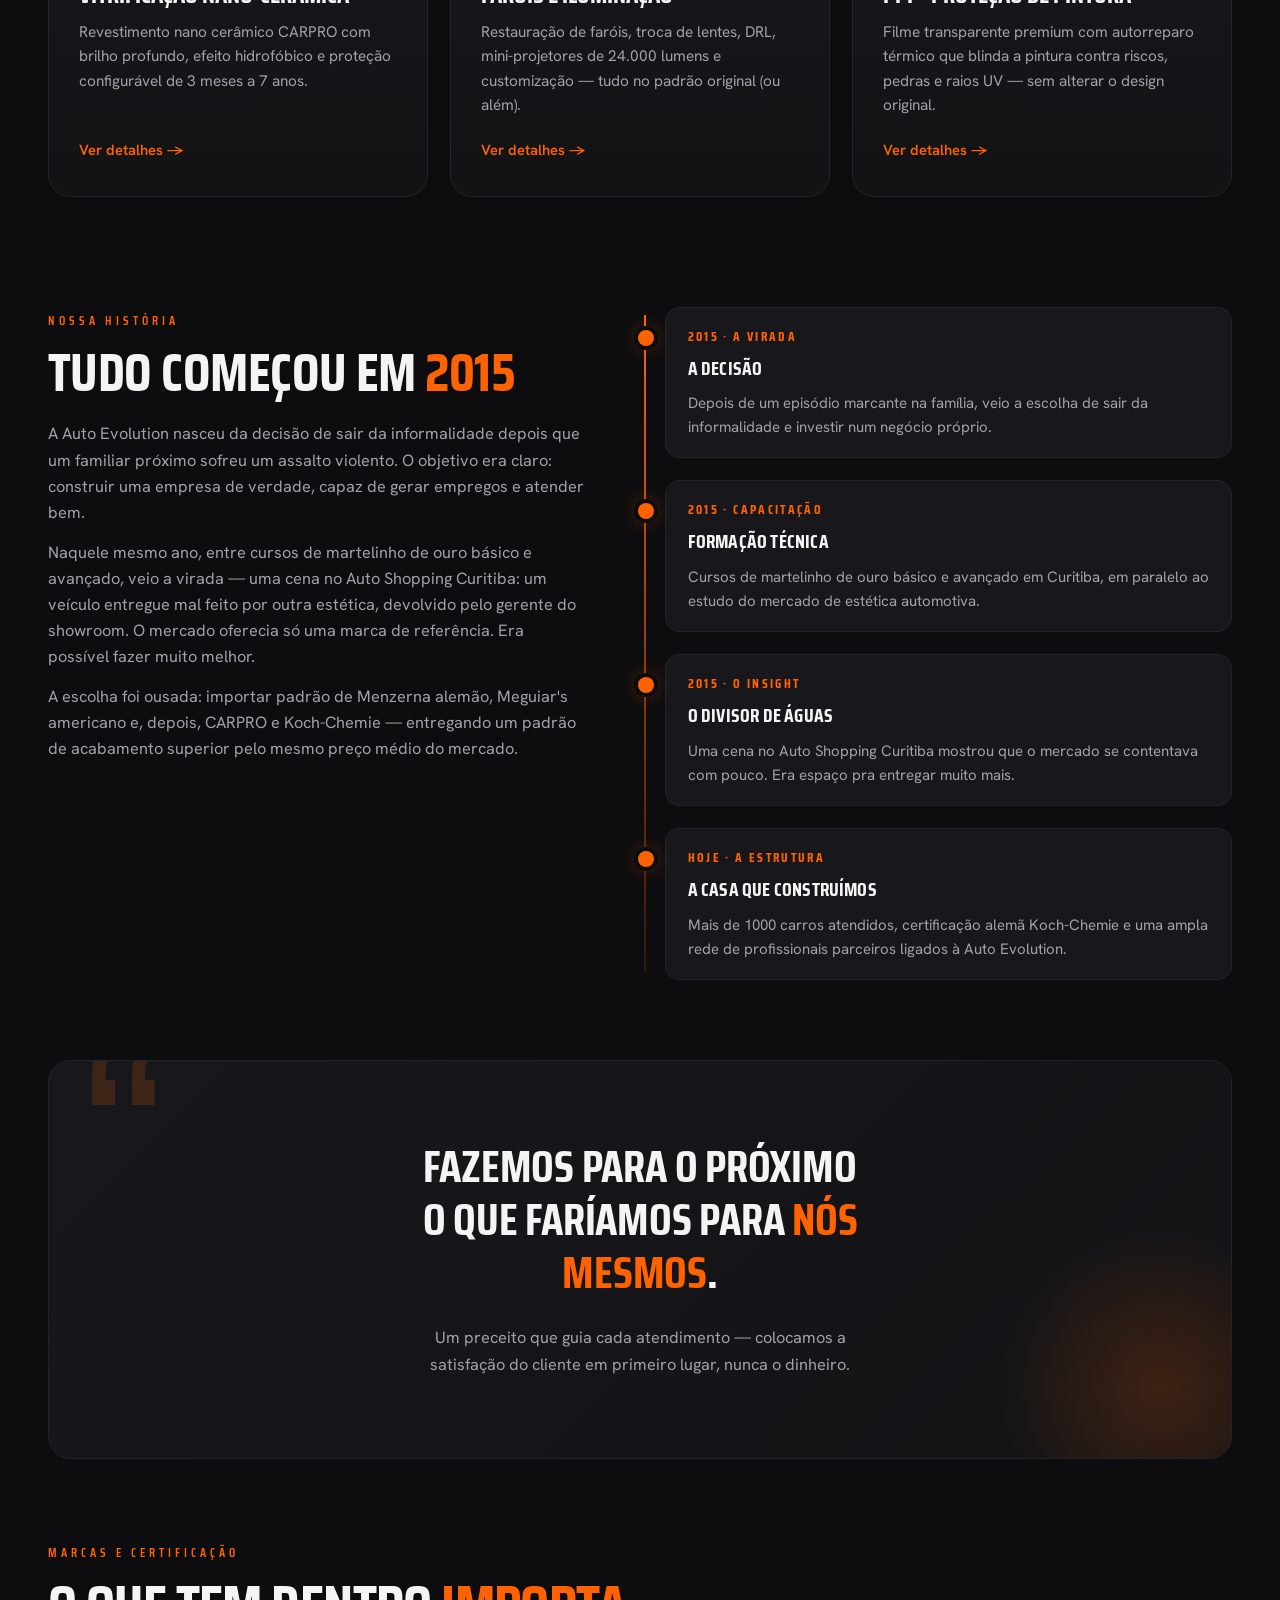
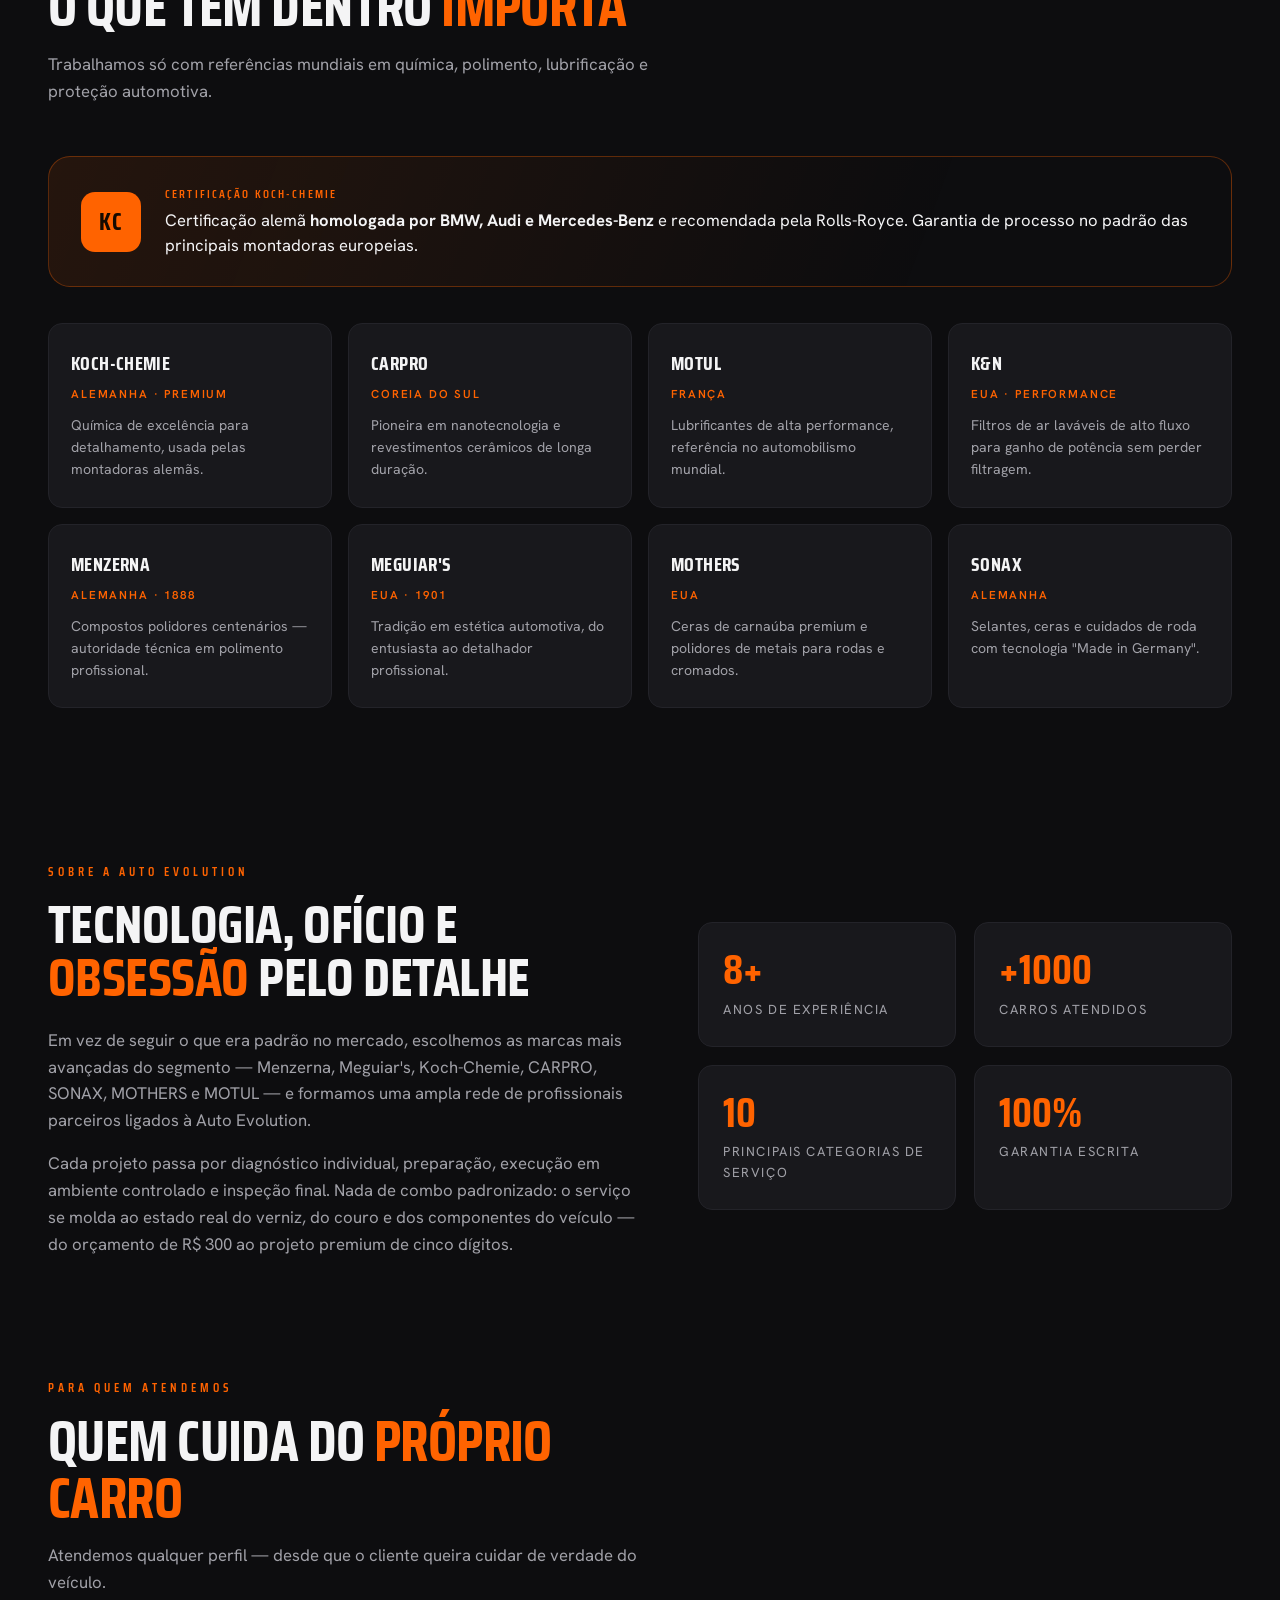
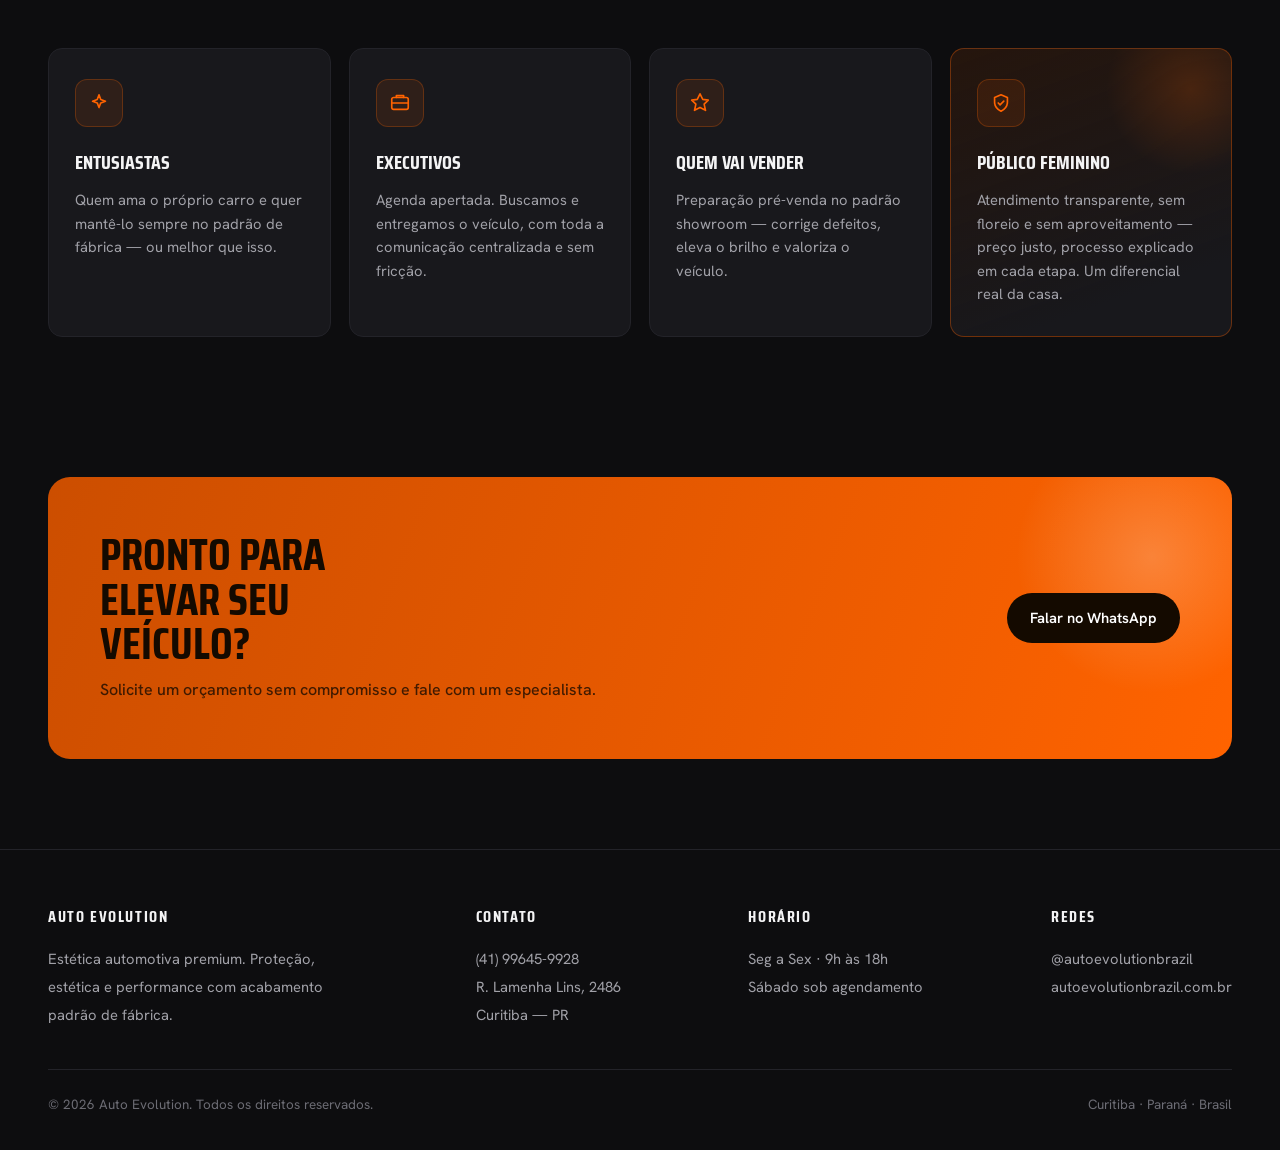
==== commit b34e2808: "Botões zap funcionando encaminhando para email automático" ====
--- a/index.html
+++ b/index.html
@@ -64,21 +64,45 @@
         <div class="stat"><div class="num">10 anos</div><div class="label">de garantia ZV90</div></div>
         <div class="stat"><div class="num">III-A</div><div class="label">blindagem homologada</div></div>
         <div class="stat"><div class="num">ISO 9001</div><div class="label">certificação</div></div>
-        <div class="stat"><div class="num">+1500</div><div class="label">veículos atendidos</div></div>
-      </div>
-    </div>
-  </section>
-
-  <!-- ===================== DESTAQUES ===================== -->
+        <div class="stat"><div class="num">+1000</div><div class="label">carros atendidos</div></div>
+      </div>
+    </div>
+  </section>
+
+  <!-- ===================== DESTAQUES (TOP 3) ===================== -->
   <section class="home-highlights">
     <div class="container">
       <div class="section-head">
         <span class="eyebrow">O que fazemos</span>
         <h2>Soluções em <span class="accent">destaque</span></h2>
-        <p>Proteção, estética e performance — tudo no mesmo lugar, com profissionais certificados.</p>
+        <p>Os serviços mais procurados — proteção, brilho e iluminação no padrão de fábrica.</p>
       </div>
 
       <div class="hl-grid">
+        <article class="hl-card reveal">
+          <div class="hl-icon">
+            <svg viewBox="0 0 24 24" fill="none" stroke-width="1.8" stroke-linecap="round" stroke-linejoin="round">
+              <path d="M12 3l1.9 5.1L19 10l-5.1 1.9L12 17l-1.9-5.1L5 10l5.1-1.9z"/>
+              <path d="M19 15l.8 2.2L22 18l-2.2.8L19 21l-.8-2.2L16 18l2.2-.8z"/>
+            </svg>
+          </div>
+          <h3>Vitrificação Nano-Cerâmica</h3>
+          <p>Revestimento nano cerâmico CARPRO com brilho profundo, efeito hidrofóbico e proteção configurável de 3 meses a 7 anos.</p>
+          <a class="hl-link" href="servicos.html#grp-estetica">Ver detalhes →</a>
+        </article>
+
+        <article class="hl-card reveal">
+          <div class="hl-icon">
+            <svg viewBox="0 0 24 24" fill="none" stroke-width="1.8" stroke-linecap="round" stroke-linejoin="round">
+              <path d="M3 7a4 4 0 0 1 4-4h4a7 7 0 0 1 0 14H7a4 4 0 0 1-4-4z"/>
+              <path d="M18 9h3M18 12h3M18 15h2"/>
+            </svg>
+          </div>
+          <h3>Faróis e Iluminação</h3>
+          <p>Restauração de faróis, troca de lentes, DRL, mini-projetores de 24.000 lumens e customização — tudo no padrão original (ou além).</p>
+          <a class="hl-link" href="servicos.html#grp-farois">Ver detalhes →</a>
+        </article>
+
         <article class="hl-card reveal">
           <div class="hl-icon">
             <svg viewBox="0 0 24 24" fill="none" stroke-width="1.8" stroke-linecap="round" stroke-linejoin="round">
@@ -87,32 +111,145 @@
             </svg>
           </div>
           <h3>PPF · Proteção de Pintura</h3>
-          <p>Filme transparente premium com autorreparo térmico que blinda a pintura contra riscos, pedras e raios UV sem mudar o design original.</p>
+          <p>Filme transparente premium com autorreparo térmico que blinda a pintura contra riscos, pedras e raios UV — sem alterar o design original.</p>
           <a class="hl-link" href="servicos.html#grp-estetica">Ver detalhes →</a>
         </article>
-
-        <article class="hl-card reveal">
-          <div class="hl-icon">
-            <svg viewBox="0 0 24 24" fill="none" stroke-width="1.8" stroke-linecap="round" stroke-linejoin="round">
-              <path d="M5 5h14l-1.5 9a3 3 0 0 1-3 2.5H9.5a3 3 0 0 1-3-2.5z"/>
-              <path d="M9 5l1.5 11M15 5l-1.5 11"/>
-            </svg>
-          </div>
-          <h3>Insulfilm Cerâmico ZV90</h3>
-          <p>Película cerâmica híbrida com 71,7% de rejeição solar e 96,7% de bloqueio infravermelho. Garantia única de 10 anos no mercado.</p>
-          <a class="hl-link" href="servicos.html#grp-estetica">Ver detalhes →</a>
-        </article>
-
-        <article class="hl-card reveal">
-          <div class="hl-icon">
-            <svg viewBox="0 0 24 24" fill="none" stroke-width="1.8" stroke-linecap="round" stroke-linejoin="round">
-              <path d="M12 3l1.9 5.1L19 10l-5.1 1.9L12 17l-1.9-5.1L5 10l5.1-1.9z"/>
-              <path d="M19 15l.8 2.2L22 18l-2.2.8L19 21l-.8-2.2L16 18l2.2-.8z"/>
-            </svg>
-          </div>
-          <h3>Vitrificação Nano-Cerâmica</h3>
-          <p>Revestimento nano cerâmico Carpro: brilho profundo, efeito hidrofóbico e proteção configurável de 3 meses a 7 anos.</p>
-          <a class="hl-link" href="servicos.html#grp-estetica">Ver detalhes →</a>
+      </div>
+    </div>
+  </section>
+
+  <!-- ===================== HISTÓRIA ===================== -->
+  <section class="history" id="historia">
+    <div class="container">
+      <div class="history-grid">
+        <div class="history-text">
+          <span class="eyebrow">Nossa história</span>
+          <h2>Tudo começou em <span class="accent">2015</span></h2>
+          <p>
+            A Auto Evolution nasceu da decisão de sair da informalidade depois que um
+            familiar próximo sofreu um assalto violento. O objetivo era claro: construir
+            uma empresa de verdade, capaz de gerar empregos e atender bem.
+          </p>
+          <p>
+            Naquele mesmo ano, entre cursos de martelinho de ouro básico e avançado, veio
+            a virada — uma cena no Auto Shopping Curitiba: um veículo entregue mal feito
+            por outra estética, devolvido pelo gerente do showroom. O mercado oferecia
+            só uma marca de referência. Era possível fazer muito melhor.
+          </p>
+          <p>
+            A escolha foi ousada: importar padrão de Menzerna alemão, Meguiar's americano e, depois,
+            CARPRO e Koch-Chemie — entregando um padrão de acabamento superior pelo mesmo
+            preço médio do mercado.
+          </p>
+        </div>
+
+        <div class="timeline">
+          <div class="tl-item reveal">
+            <div class="tl-year">2015 · A virada</div>
+            <h4>A decisão</h4>
+            <p>Depois de um episódio marcante na família, veio a escolha de sair da informalidade e investir num negócio próprio.</p>
+          </div>
+          <div class="tl-item reveal">
+            <div class="tl-year">2015 · Capacitação</div>
+            <h4>Formação técnica</h4>
+            <p>Cursos de martelinho de ouro básico e avançado em Curitiba, em paralelo ao estudo do mercado de estética automotiva.</p>
+          </div>
+          <div class="tl-item reveal">
+            <div class="tl-year">2015 · O insight</div>
+            <h4>O divisor de águas</h4>
+            <p>Uma cena no Auto Shopping Curitiba mostrou que o mercado se contentava com pouco. Era espaço pra entregar muito mais.</p>
+          </div>
+          <div class="tl-item reveal">
+            <div class="tl-year">Hoje · A estrutura</div>
+            <h4>A casa que construímos</h4>
+            <p>Mais de 1000 carros atendidos, certificação alemã Koch-Chemie e uma ampla rede de profissionais parceiros ligados à Auto Evolution.</p>
+          </div>
+        </div>
+      </div>
+    </div>
+  </section>
+
+  <!-- ===================== LEMA ===================== -->
+  <section class="lemma-wrap">
+    <div class="container">
+      <div class="lemma-band">
+        <p class="lemma-quote">
+          Fazemos para o próximo<br>
+          o que faríamos para <span class="accent">nós mesmos</span>.
+        </p>
+        <p class="lemma-sub">
+          Um preceito que guia cada atendimento — colocamos a satisfação do cliente em primeiro lugar, nunca o dinheiro.
+        </p>
+      </div>
+    </div>
+  </section>
+
+  <!-- ===================== MARCAS / CERTIFICAÇÃO ===================== -->
+  <section class="brands" id="marcas">
+    <div class="container">
+      <div class="section-head">
+        <span class="eyebrow">Marcas e certificação</span>
+        <h2>O que tem dentro <span class="accent">importa</span></h2>
+        <p>Trabalhamos só com referências mundiais em química, polimento, lubrificação e proteção automotiva.</p>
+      </div>
+
+      <div class="cert-banner reveal">
+        <div class="cert-icon">KC</div>
+        <div class="cert-text">
+          <div class="lab">Certificação Koch-Chemie</div>
+          <div class="val">
+            Certificação alemã <b>homologada por BMW, Audi e Mercedes-Benz</b> e recomendada pela Rolls-Royce. Garantia de processo no padrão das principais montadoras europeias.
+          </div>
+        </div>
+      </div>
+
+      <div class="brands-grid">
+        <article class="brand-card reveal">
+          <div class="brand-name">Koch-Chemie</div>
+          <div class="brand-origin">Alemanha · Premium</div>
+          <p class="brand-desc">Química de excelência para detalhamento, usada pelas montadoras alemãs.</p>
+        </article>
+
+        <article class="brand-card reveal">
+          <div class="brand-name">CARPRO</div>
+          <div class="brand-origin">Coreia do Sul</div>
+          <p class="brand-desc">Pioneira em nanotecnologia e revestimentos cerâmicos de longa duração.</p>
+        </article>
+
+        <article class="brand-card reveal">
+          <div class="brand-name">MOTUL</div>
+          <div class="brand-origin">França</div>
+          <p class="brand-desc">Lubrificantes de alta performance, referência no automobilismo mundial.</p>
+        </article>
+
+        <article class="brand-card reveal">
+          <div class="brand-name">K&amp;N</div>
+          <div class="brand-origin">EUA · Performance</div>
+          <p class="brand-desc">Filtros de ar laváveis de alto fluxo para ganho de potência sem perder filtragem.</p>
+        </article>
+
+        <article class="brand-card reveal">
+          <div class="brand-name">Menzerna</div>
+          <div class="brand-origin">Alemanha · 1888</div>
+          <p class="brand-desc">Compostos polidores centenários — autoridade técnica em polimento profissional.</p>
+        </article>
+
+        <article class="brand-card reveal">
+          <div class="brand-name">Meguiar's</div>
+          <div class="brand-origin">EUA · 1901</div>
+          <p class="brand-desc">Tradição em estética automotiva, do entusiasta ao detalhador profissional.</p>
+        </article>
+
+        <article class="brand-card reveal">
+          <div class="brand-name">MOTHERS</div>
+          <div class="brand-origin">EUA</div>
+          <p class="brand-desc">Ceras de carnaúba premium e polidores de metais para rodas e cromados.</p>
+        </article>
+
+        <article class="brand-card reveal">
+          <div class="brand-name">SONAX</div>
+          <div class="brand-origin">Alemanha</div>
+          <p class="brand-desc">Selantes, ceras e cuidados de roda com tecnologia "Made in Germany".</p>
         </article>
       </div>
     </div>
@@ -126,14 +263,16 @@
           <span class="eyebrow">Sobre a Auto Evolution</span>
           <h2>Tecnologia, ofício e <span class="accent">obsessão</span> pelo detalhe</h2>
           <p>
-            Trabalhamos com as marcas mais avançadas do segmento — ZIVENT, Carpro, XPEL — e
-            mantemos uma equipe certificada em técnicas de detalhamento, pintura, blindagem
-            homologada e instalação de PPF.
-          </p>
-          <p>
-            Cada projeto passa por um protocolo rigoroso: diagnóstico, preparação, execução
-            em ambiente controlado e inspeção final. O resultado é um veículo entregue
-            literalmente em padrão de fábrica.
+            Em vez de seguir o que era padrão no mercado, escolhemos as marcas mais
+            avançadas do segmento — Menzerna, Meguiar's, Koch-Chemie, CARPRO, SONAX,
+            MOTHERS e MOTUL — e formamos uma ampla rede de profissionais parceiros
+            ligados à Auto Evolution.
+          </p>
+          <p>
+            Cada projeto passa por diagnóstico individual, preparação, execução em
+            ambiente controlado e inspeção final. Nada de combo padronizado: o serviço
+            se molda ao estado real do verniz, do couro e dos componentes do veículo —
+            do orçamento de R$ 300 ao projeto premium de cinco dígitos.
           </p>
         </div>
         <div class="about-stats">
@@ -142,18 +281,74 @@
             <div class="label">anos de experiência</div>
           </div>
           <div class="ab-stat reveal">
-            <div class="num">+500</div>
-            <div class="label">veículos atendidos</div>
+            <div class="num">+1000</div>
+            <div class="label">carros atendidos</div>
           </div>
           <div class="ab-stat reveal">
             <div class="num">10</div>
-            <div class="label">Principais categorias de serviço</div>
+            <div class="label">principais categorias de serviço</div>
           </div>
           <div class="ab-stat reveal">
             <div class="num">100%</div>
             <div class="label">garantia escrita</div>
           </div>
         </div>
+      </div>
+    </div>
+  </section>
+
+  <!-- ===================== PARA QUEM ATENDEMOS ===================== -->
+  <section class="audience" id="publico">
+    <div class="container">
+      <div class="section-head">
+        <span class="eyebrow">Para quem atendemos</span>
+        <h2>Quem cuida do <span class="accent">próprio carro</span></h2>
+        <p>Atendemos qualquer perfil — desde que o cliente queira cuidar de verdade do veículo.</p>
+      </div>
+
+      <div class="audience-grid">
+        <article class="aud-card reveal">
+          <div class="aud-icon">
+            <svg viewBox="0 0 24 24" fill="none" stroke-linecap="round" stroke-linejoin="round">
+              <path d="M12 3l1.9 5.1L19 10l-5.1 1.9L12 17l-1.9-5.1L5 10l5.1-1.9z"/>
+            </svg>
+          </div>
+          <h4>Entusiastas</h4>
+          <p>Quem ama o próprio carro e quer mantê-lo sempre no padrão de fábrica — ou melhor que isso.</p>
+        </article>
+
+        <article class="aud-card reveal">
+          <div class="aud-icon">
+            <svg viewBox="0 0 24 24" fill="none" stroke-linecap="round" stroke-linejoin="round">
+              <rect x="3" y="6" width="18" height="13" rx="2"/>
+              <path d="M8 6V4h8v2"/>
+              <path d="M3 12h18"/>
+            </svg>
+          </div>
+          <h4>Executivos</h4>
+          <p>Agenda apertada. Buscamos e entregamos o veículo, com toda a comunicação centralizada e sem fricção.</p>
+        </article>
+
+        <article class="aud-card reveal">
+          <div class="aud-icon">
+            <svg viewBox="0 0 24 24" fill="none" stroke-linecap="round" stroke-linejoin="round">
+              <path d="M12 2l3 6 6 .9-4.5 4.4L18 20l-6-3.2L6 20l1.5-6.7L3 8.9 9 8z"/>
+            </svg>
+          </div>
+          <h4>Quem vai vender</h4>
+          <p>Preparação pré-venda no padrão showroom — corrige defeitos, eleva o brilho e valoriza o veículo.</p>
+        </article>
+
+        <article class="aud-card highlight reveal">
+          <div class="aud-icon">
+            <svg viewBox="0 0 24 24" fill="none" stroke-linecap="round" stroke-linejoin="round">
+              <path d="M12 3l7 3v5c0 4.5-3 8-7 10-4-2-7-5.5-7-10V6z"/>
+              <path d="M9 12l2 2 4-4"/>
+            </svg>
+          </div>
+          <h4>Público feminino</h4>
+          <p>Atendimento transparente, sem floreio e sem aproveitamento — preço justo, processo explicado em cada etapa. Um diferencial real da casa.</p>
+        </article>
       </div>
     </div>
   </section>
--- a/css/services.css
+++ b/css/services.css
@@ -513,7 +513,9 @@
   right: -80px; top: -80px;
   width: 320px; height: 320px;
   background: radial-gradient(circle, rgba(255,255,255,0.22), transparent 60%);
-}
+  pointer-events: none;
+}
+.cta-inner > * { position: relative; z-index: 1; }
 .cta-inner h2 {
   font-family: var(--font-display);
   font-weight: 700;
@@ -1093,4 +1095,300 @@
   .contact-info, .contact-form-wrap { padding: 28px 22px; }
   .ab-stat { padding: 22px 20px; }
   .about-stats { gap: 14px; }
+}
+
+/* ============================================================
+   HOME — HISTÓRIA, LEMA, MARCAS, AUDIENCE
+   ============================================================ */
+
+.history,
+.lemma-wrap,
+.brands,
+.audience { position: relative; z-index: 1; }
+
+/* -------- HISTÓRIA -------- */
+.history { padding: 70px 0 50px; }
+.history-grid {
+  display: grid;
+  grid-template-columns: 0.95fr 1.05fr;
+  gap: 50px;
+  align-items: start;
+}
+.history-text h2 {
+  font-family: var(--font-display);
+  font-weight: 700;
+  font-size: clamp(2.2rem, 5vw, 3.4rem);
+  line-height: 0.98;
+  text-transform: uppercase;
+  letter-spacing: -0.01em;
+  margin: 14px 0 22px;
+}
+.history-text h2 .accent { color: var(--orange); }
+.history-text p {
+  color: var(--grey);
+  font-size: 1.02rem;
+  margin-bottom: 14px;
+}
+
+.timeline {
+  display: flex;
+  flex-direction: column;
+  gap: 22px;
+  position: relative;
+  padding-left: 28px;
+}
+.timeline::before {
+  content: "";
+  position: absolute;
+  left: 7px; top: 8px; bottom: 8px;
+  width: 2px;
+  background: linear-gradient(180deg, var(--orange) 0%, rgba(255,99,0,0.15) 100%);
+}
+.tl-item {
+  position: relative;
+  padding: 18px 22px;
+  background: var(--surface);
+  border: 1px solid var(--border-soft);
+  border-radius: var(--radius);
+  transition: border-color 0.3s, transform 0.3s var(--ease);
+}
+.tl-item:hover {
+  border-color: rgba(255,99,0,0.35);
+  transform: translateX(4px);
+}
+.tl-item::before {
+  content: "";
+  position: absolute;
+  left: -28px; top: 22px;
+  width: 16px; height: 16px;
+  background: var(--orange);
+  border-radius: 50%;
+  box-shadow: 0 0 0 4px var(--bg), 0 0 20px rgba(255,99,0,0.55);
+}
+.tl-year {
+  font-family: var(--font-display);
+  color: var(--orange);
+  font-size: 0.82rem;
+  font-weight: 700;
+  letter-spacing: 0.18em;
+  text-transform: uppercase;
+}
+.tl-item h4 {
+  font-family: var(--font-display);
+  font-weight: 700;
+  font-size: 1.2rem;
+  text-transform: uppercase;
+  margin: 6px 0 8px;
+  letter-spacing: 0.01em;
+}
+.tl-item p {
+  font-size: 0.94rem;
+  color: var(--grey);
+  margin: 0;
+}
+
+/* -------- LEMA -------- */
+.lemma-wrap { padding: 30px 0 50px; }
+.lemma-band {
+  position: relative;
+  padding: 80px 60px;
+  background: linear-gradient(135deg, var(--surface) 0%, var(--bg-2) 100%);
+  border: 1px solid var(--border-soft);
+  border-radius: var(--radius-lg);
+  text-align: center;
+  overflow: hidden;
+}
+.lemma-band::before {
+  content: "\201C";
+  position: absolute;
+  top: -60px; left: 30px;
+  font-family: var(--font-display);
+  font-size: 18rem;
+  color: var(--orange);
+  opacity: 0.16;
+  line-height: 1;
+}
+.lemma-band::after {
+  content: "";
+  position: absolute;
+  right: -120px; bottom: -120px;
+  width: 380px; height: 380px;
+  background: radial-gradient(circle, var(--orange-glow), transparent 60%);
+  pointer-events: none;
+}
+.lemma-quote {
+  position: relative;
+  font-family: var(--font-display);
+  font-weight: 700;
+  font-size: clamp(1.6rem, 4vw, 2.8rem);
+  line-height: 1.18;
+  text-transform: uppercase;
+  letter-spacing: -0.005em;
+  max-width: 24ch;
+  margin: 0 auto;
+}
+.lemma-quote .accent { color: var(--orange); }
+.lemma-sub {
+  position: relative;
+  margin-top: 26px;
+  color: var(--grey);
+  font-size: 1.02rem;
+  max-width: 54ch;
+  margin-left: auto;
+  margin-right: auto;
+}
+
+/* -------- MARCAS / CERTIFICAÇÃO -------- */
+.brands { padding: 30px 0 60px; }
+.cert-banner {
+  display: flex;
+  gap: 24px;
+  align-items: center;
+  padding: 28px 32px;
+  background: linear-gradient(110deg, rgba(255,99,0,0.10) 0%, transparent 75%);
+  border: 1px solid rgba(255,99,0,0.32);
+  border-radius: var(--radius-lg);
+  margin-bottom: 36px;
+}
+.cert-icon {
+  flex: none;
+  width: 60px; height: 60px;
+  border-radius: 14px;
+  background: var(--orange);
+  color: #140a00;
+  display: grid; place-items: center;
+  font-family: var(--font-display);
+  font-weight: 700;
+  font-size: 1.5rem;
+  letter-spacing: 0.04em;
+}
+.cert-text { flex: 1; }
+.cert-text .lab {
+  font-family: var(--font-display);
+  text-transform: uppercase;
+  letter-spacing: 0.18em;
+  font-size: 0.74rem;
+  color: var(--orange);
+  font-weight: 600;
+  margin-bottom: 4px;
+}
+.cert-text .val {
+  font-size: 1.04rem;
+  color: var(--white);
+  line-height: 1.5;
+}
+
+.brands-grid {
+  display: grid;
+  grid-template-columns: repeat(4, 1fr);
+  gap: 16px;
+}
+.brand-card {
+  background: var(--surface);
+  border: 1px solid var(--border-soft);
+  border-radius: var(--radius);
+  padding: 24px 22px 26px;
+  transition: border-color 0.3s, transform 0.3s var(--ease), background 0.3s;
+}
+.brand-card:hover {
+  border-color: rgba(255,99,0,0.4);
+  background: var(--surface-2);
+  transform: translateY(-4px);
+}
+.brand-card .brand-name {
+  font-family: var(--font-display);
+  font-weight: 700;
+  font-size: 1.2rem;
+  text-transform: uppercase;
+  letter-spacing: 0.02em;
+  color: var(--white);
+}
+.brand-card .brand-origin {
+  font-size: 0.72rem;
+  color: var(--orange);
+  text-transform: uppercase;
+  letter-spacing: 0.16em;
+  font-weight: 600;
+  margin: 6px 0 12px;
+}
+.brand-card .brand-desc {
+  color: var(--grey);
+  font-size: 0.88rem;
+  line-height: 1.55;
+}
+
+/* -------- PARA QUEM ATENDEMOS -------- */
+.audience { padding: 50px 0 50px; }
+.audience-grid {
+  display: grid;
+  grid-template-columns: repeat(4, 1fr);
+  gap: 18px;
+}
+.aud-card {
+  background: var(--surface);
+  border: 1px solid var(--border-soft);
+  border-radius: var(--radius);
+  padding: 30px 26px;
+  transition: border-color 0.3s, transform 0.3s var(--ease);
+  position: relative;
+  overflow: hidden;
+}
+.aud-card.highlight {
+  background: linear-gradient(160deg, rgba(255,99,0,0.10) 0%, var(--surface) 80%);
+  border-color: rgba(255,99,0,0.35);
+}
+.aud-card.highlight::after {
+  content: "";
+  position: absolute;
+  right: -60px; top: -60px;
+  width: 200px; height: 200px;
+  background: radial-gradient(circle, var(--orange-glow), transparent 60%);
+  pointer-events: none;
+}
+.aud-card:hover {
+  transform: translateY(-5px);
+  border-color: rgba(255,99,0,0.45);
+}
+.aud-icon {
+  width: 48px; height: 48px;
+  border-radius: 12px;
+  background: rgba(255,99,0,0.1);
+  border: 1px solid rgba(255,99,0,0.25);
+  display: grid; place-items: center;
+  margin-bottom: 20px;
+  position: relative;
+  z-index: 1;
+}
+.aud-icon svg { width: 22px; height: 22px; stroke: var(--orange); fill: none; stroke-width: 1.8; }
+.aud-card h4 {
+  font-family: var(--font-display);
+  font-weight: 700;
+  font-size: 1.22rem;
+  text-transform: uppercase;
+  margin-bottom: 10px;
+  position: relative;
+  z-index: 1;
+}
+.aud-card p {
+  color: var(--grey);
+  font-size: 0.92rem;
+  position: relative;
+  z-index: 1;
+}
+
+/* -------- RESPONSIVO (seções novas) -------- */
+@media (max-width: 940px) {
+  .history-grid { grid-template-columns: 1fr; gap: 36px; }
+  .brands-grid { grid-template-columns: repeat(2, 1fr); }
+  .audience-grid { grid-template-columns: repeat(2, 1fr); }
+  .cert-banner { flex-direction: column; align-items: flex-start; }
+  .lemma-band { padding: 60px 32px; }
+  .lemma-band::before { font-size: 12rem; top: -40px; left: 20px; }
+}
+@media (max-width: 560px) {
+  .brands-grid { grid-template-columns: 1fr; }
+  .audience-grid { grid-template-columns: 1fr; }
+  .tl-item { padding: 16px 18px; }
+  .lemma-band { padding: 50px 24px; }
+  .lemma-band::before { font-size: 9rem; top: -28px; left: 10px; }
 }
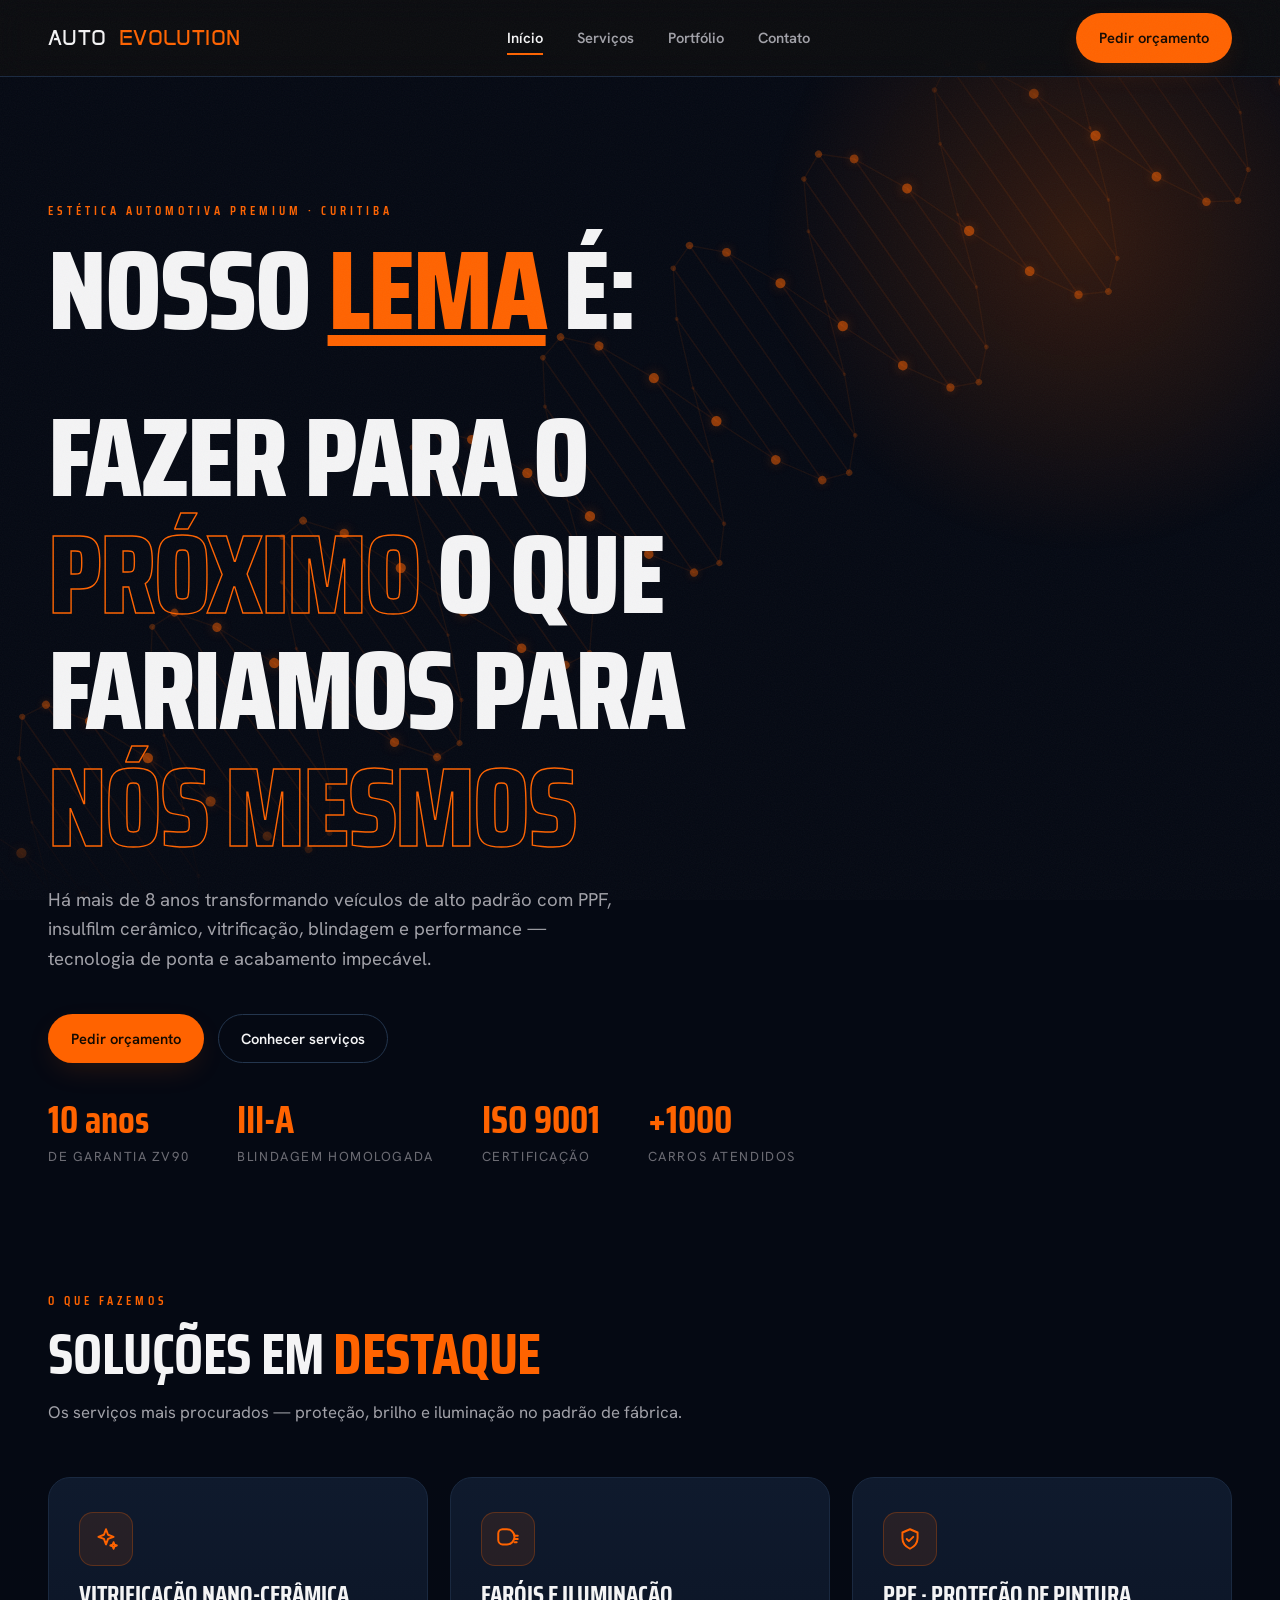
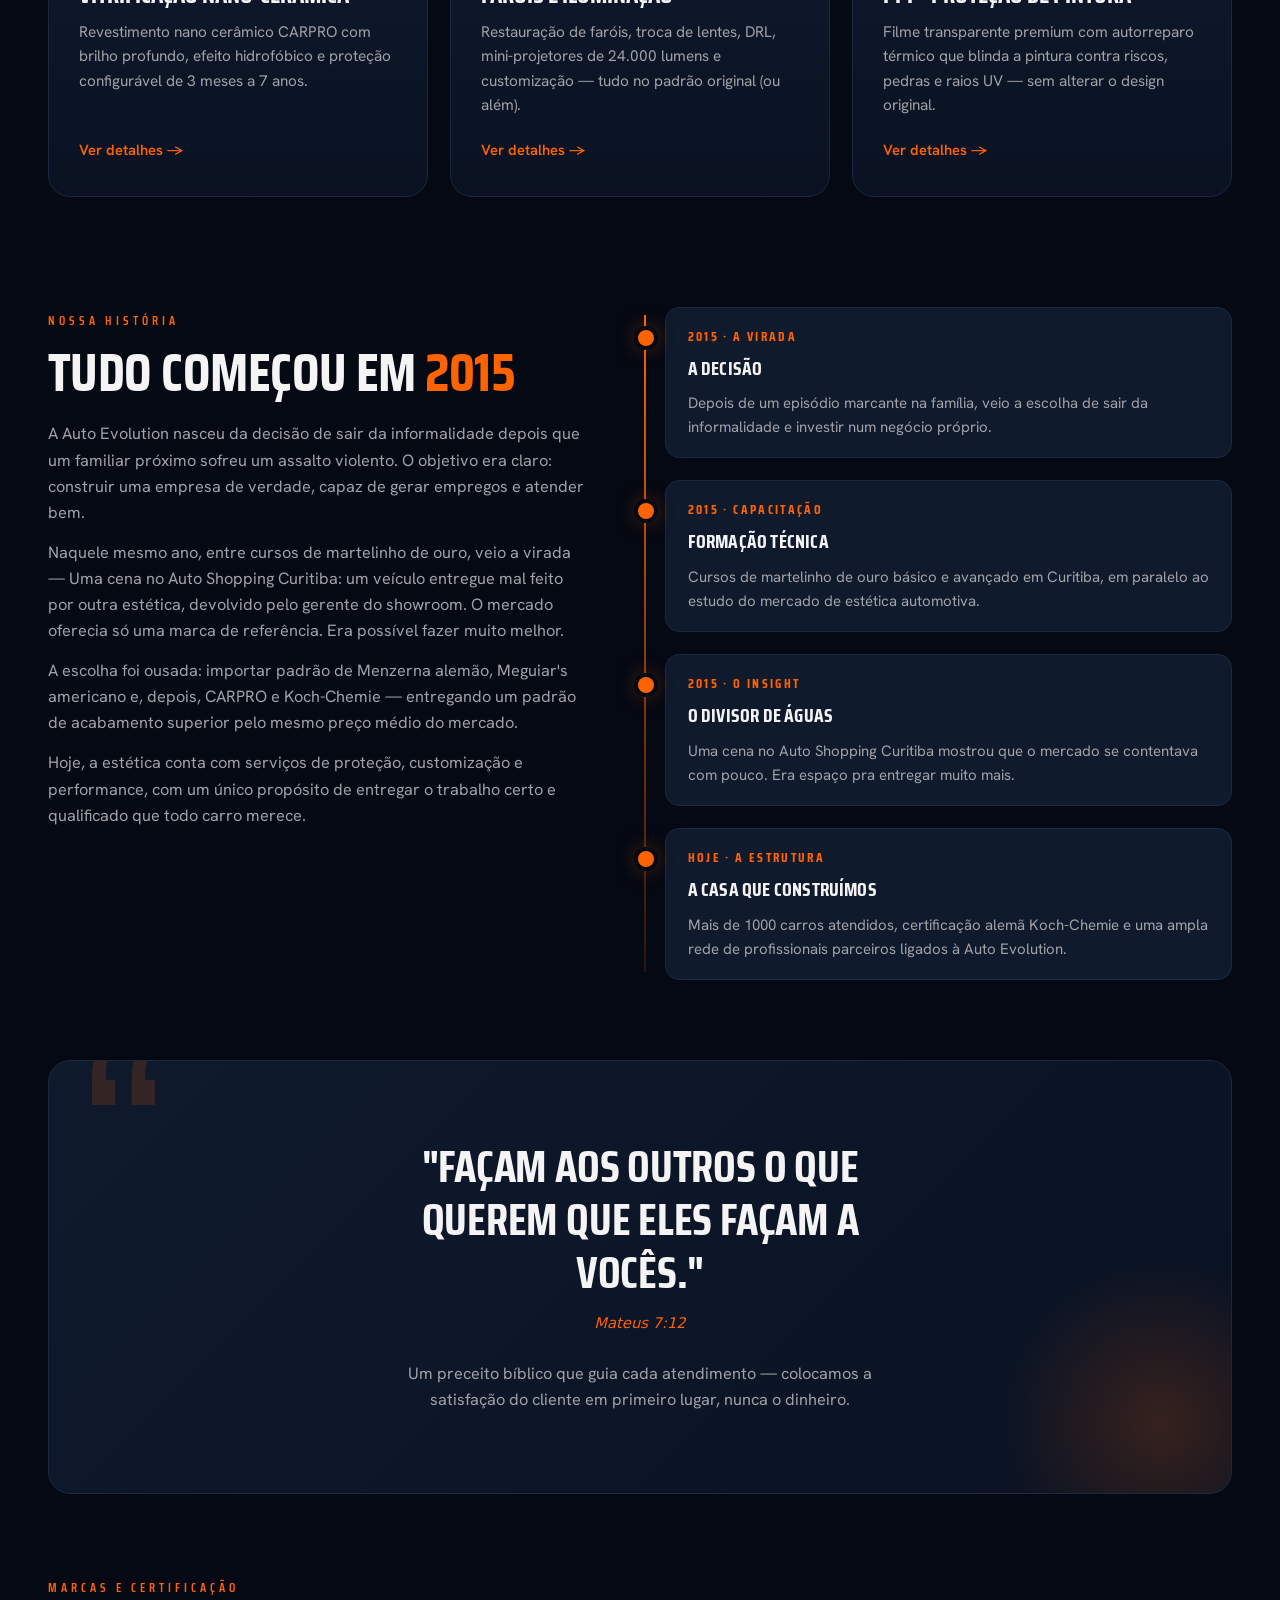
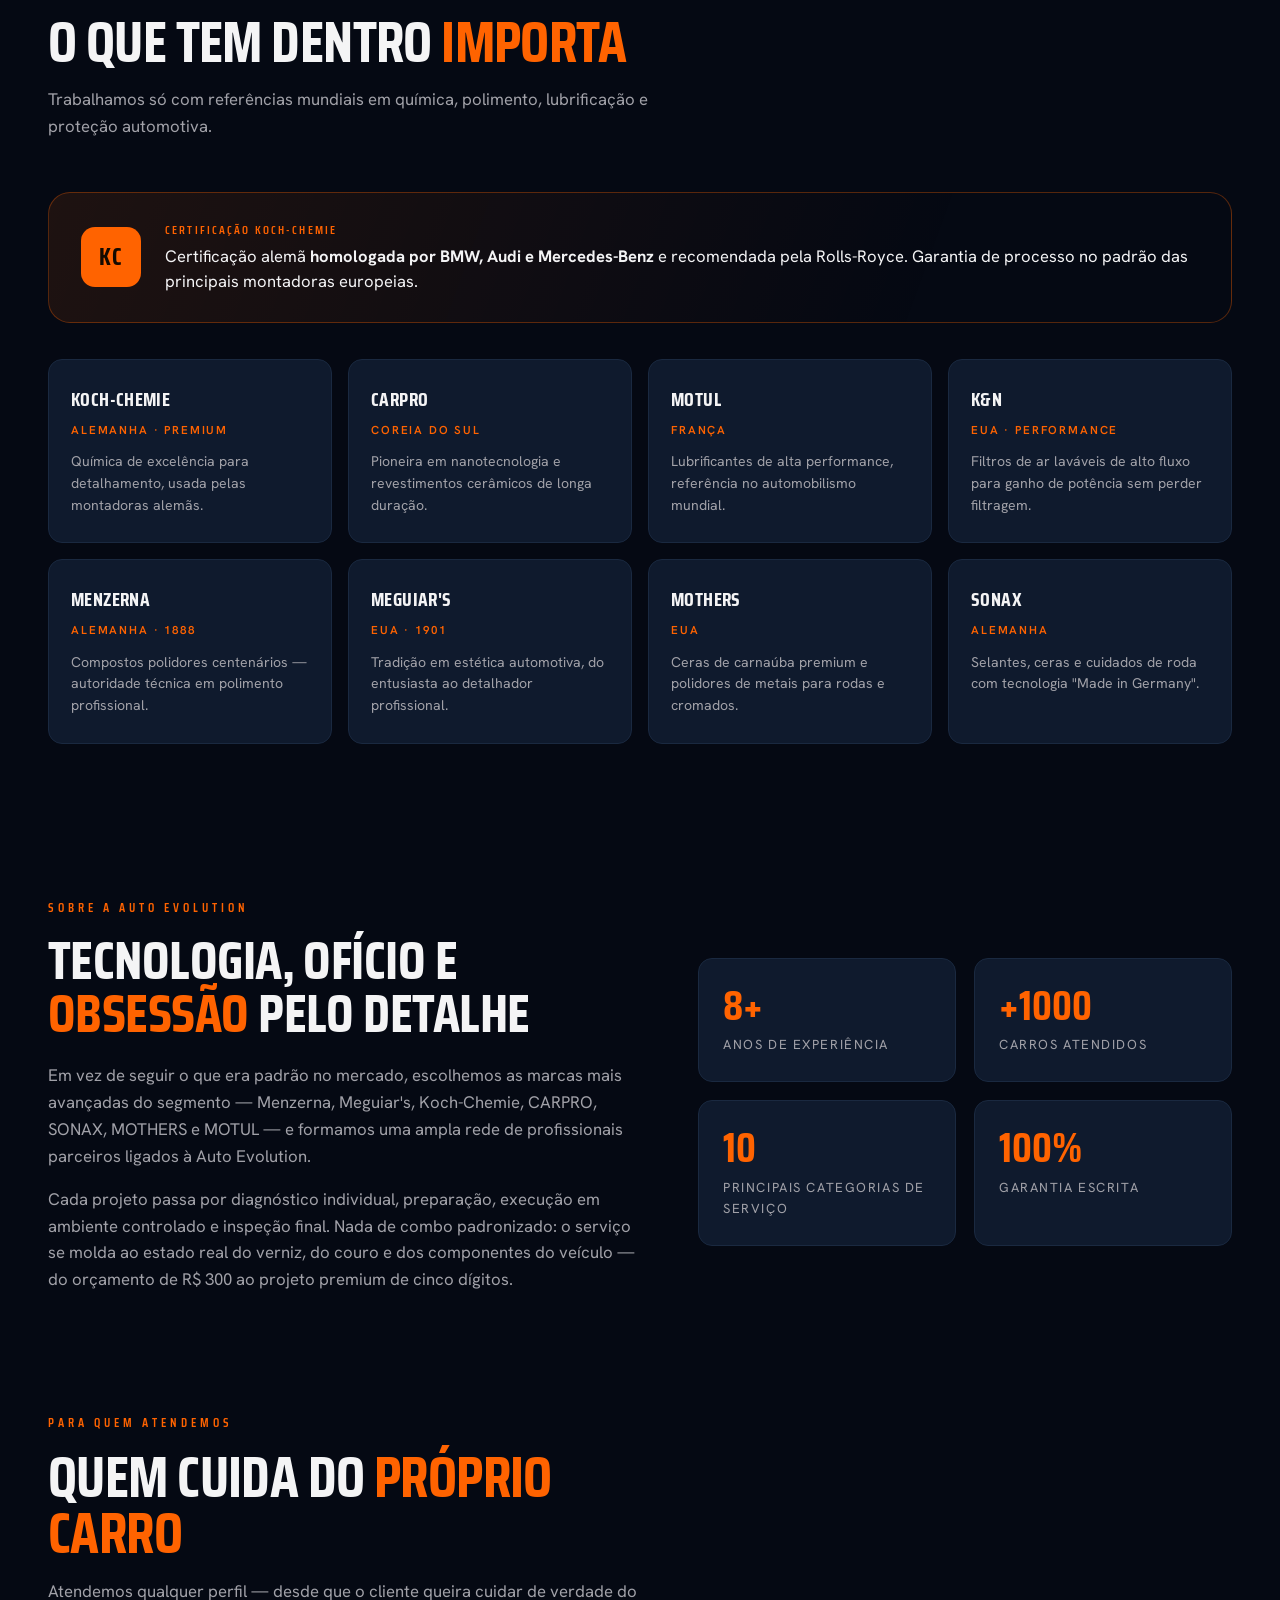
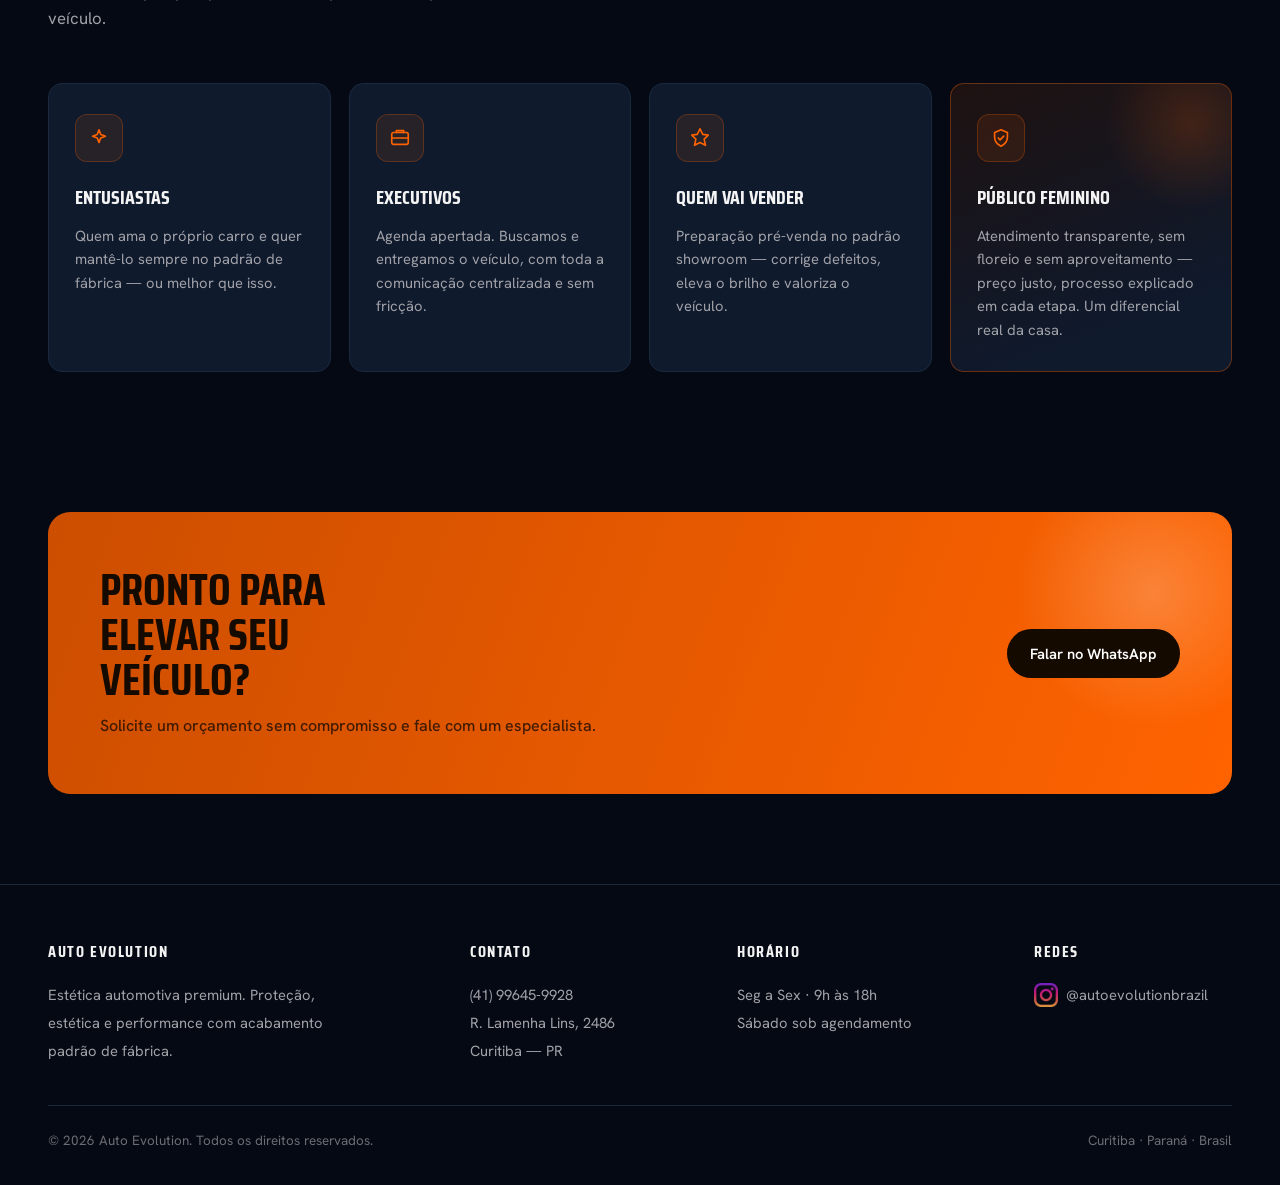
==== commit 5aaedfbc: "Adição de assets e redirecionamento simples no footer no footer" ====
--- a/index.html
+++ b/index.html
@@ -131,8 +131,8 @@
             uma empresa de verdade, capaz de gerar empregos e atender bem.
           </p>
           <p>
-            Naquele mesmo ano, entre cursos de martelinho de ouro básico e avançado, veio
-            a virada — uma cena no Auto Shopping Curitiba: um veículo entregue mal feito
+            Naquele mesmo ano, entre cursos de martelinho de ouro, veio
+            a virada — Uma cena no Auto Shopping Curitiba: um veículo entregue mal feito
             por outra estética, devolvido pelo gerente do showroom. O mercado oferecia
             só uma marca de referência. Era possível fazer muito melhor.
           </p>
@@ -140,6 +140,10 @@
             A escolha foi ousada: importar padrão de Menzerna alemão, Meguiar's americano e, depois,
             CARPRO e Koch-Chemie — entregando um padrão de acabamento superior pelo mesmo
             preço médio do mercado.
+          </p>
+          <p>
+            Hoje, a estética conta com serviços de proteção, customização e performance, 
+            com um único propósito de entregar o trabalho certo e qualificado que todo carro merece.
           </p>
         </div>
 
@@ -174,11 +178,11 @@
     <div class="container">
       <div class="lemma-band">
         <p class="lemma-quote">
-          Fazemos para o próximo<br>
-          o que faríamos para <span class="accent">nós mesmos</span>.
+          "Façam aos outros o que querem que eles façam a vocês."
         </p>
+        <p class="lemma-author"> Mateus 7:12</p>
         <p class="lemma-sub">
-          Um preceito que guia cada atendimento — colocamos a satisfação do cliente em primeiro lugar, nunca o dinheiro.
+          Um preceito bíblico que guia cada atendimento — colocamos a satisfação do cliente em primeiro lugar, nunca o dinheiro.
         </p>
       </div>
     </div>
@@ -382,8 +386,9 @@
           <h4>Contato</h4>
           <p>
             <a href="https://wa.me/5541996459928" target="_blank" rel="noopener">(41) 99645-9928</a><br>
-            R. Lamenha Lins, 2486<br>
+            <a href="https://www.google.com/maps/place/Estética+Automotiva+Auto+Evolution/@-25.4571921,-49.2676411,18.25z/data=!4m6!3m5!1s0x94dce572cdcb13f7:0xaf8703b8f4135e2b!8m2!3d-25.4574621!4d-49.2673162!16s%2Fg%2F11kxccc0_k?entry=ttu&g_ep=EgoyMDI2MDYwMS4wIKXMDSoASAFQAw%3D%3D" target="_blank" rel="noopener">R. Lamenha Lins, 2486<br>
             Curitiba — PR
+          </a>
           </p>
         </div>
         <div class="fcol">
@@ -392,9 +397,8 @@
         </div>
         <div class="fcol">
           <h4>Redes</h4>
-          <p>
-            <a href="https://instagram.com/autoevolutionbrazil" target="_blank" rel="noopener">@autoevolutionbrazil</a><br>
-            autoevolutionbrazil.com.br
+          <p id="social">
+            <a href="https://instagram.com/autoevolutionbrazil" target="_blank" rel="noopener"><img src="assets/instagram.png" alt="Instagram" width="24" height="24">@autoevolutionbrazil</a><br>
           </p>
         </div>
       </div>
--- a/css/services.css
+++ b/css/services.css
@@ -5,12 +5,14 @@
    ============================================================ */
 
 :root {
-  --bg:           #0d0d0f;
-  --bg-2:         #131316;
-  --surface:      #18181c;
-  --surface-2:    #1f1f24;
-  --border:       #2a2a30;
-  --border-soft:  #232329;
+  --bg: #050913;
+  --bg-2: #0A1222;
+
+  --surface: #0F1A2D;
+  --surface-2: #16243B;
+
+  --border: #24364E;
+  --border-soft: #1A2940;
 
   --orange:       #ff6300;
   --orange-bright:#ff8534;
@@ -58,6 +60,19 @@
   background-image: url("data:image/svg+xml,%3Csvg xmlns='http://www.w3.org/2000/svg' width='120' height='120'%3E%3Cfilter id='n'%3E%3CfeTurbulence type='fractalNoise' baseFrequency='0.85' numOctaves='3'/%3E%3C/filter%3E%3Crect width='100%25' height='100%25' filter='url(%23n)'/%3E%3C/svg%3E");
 }
 
+#social {
+  display: flex;
+  flex-direction: row;
+  gap: 24px;
+  flex-wrap: wrap;
+}
+
+#social a {
+  display: flex;
+  align-items: center;
+  gap: 8px;
+  white-space: nowrap;
+}
 /* ============================================================
    FUNDO ANIMADO DE DNA (canvas fixo, atrás de tudo)
    ============================================================ */
@@ -1237,7 +1252,12 @@
   margin-left: auto;
   margin-right: auto;
 }
-
+.lemma-author{
+  color: var(--orange);
+  font-size: 0.92rem;
+  font-style: italic;
+  margin-top: 12px;
+}
 /* -------- MARCAS / CERTIFICAÇÃO -------- */
 .brands { padding: 30px 0 60px; }
 .cert-banner {
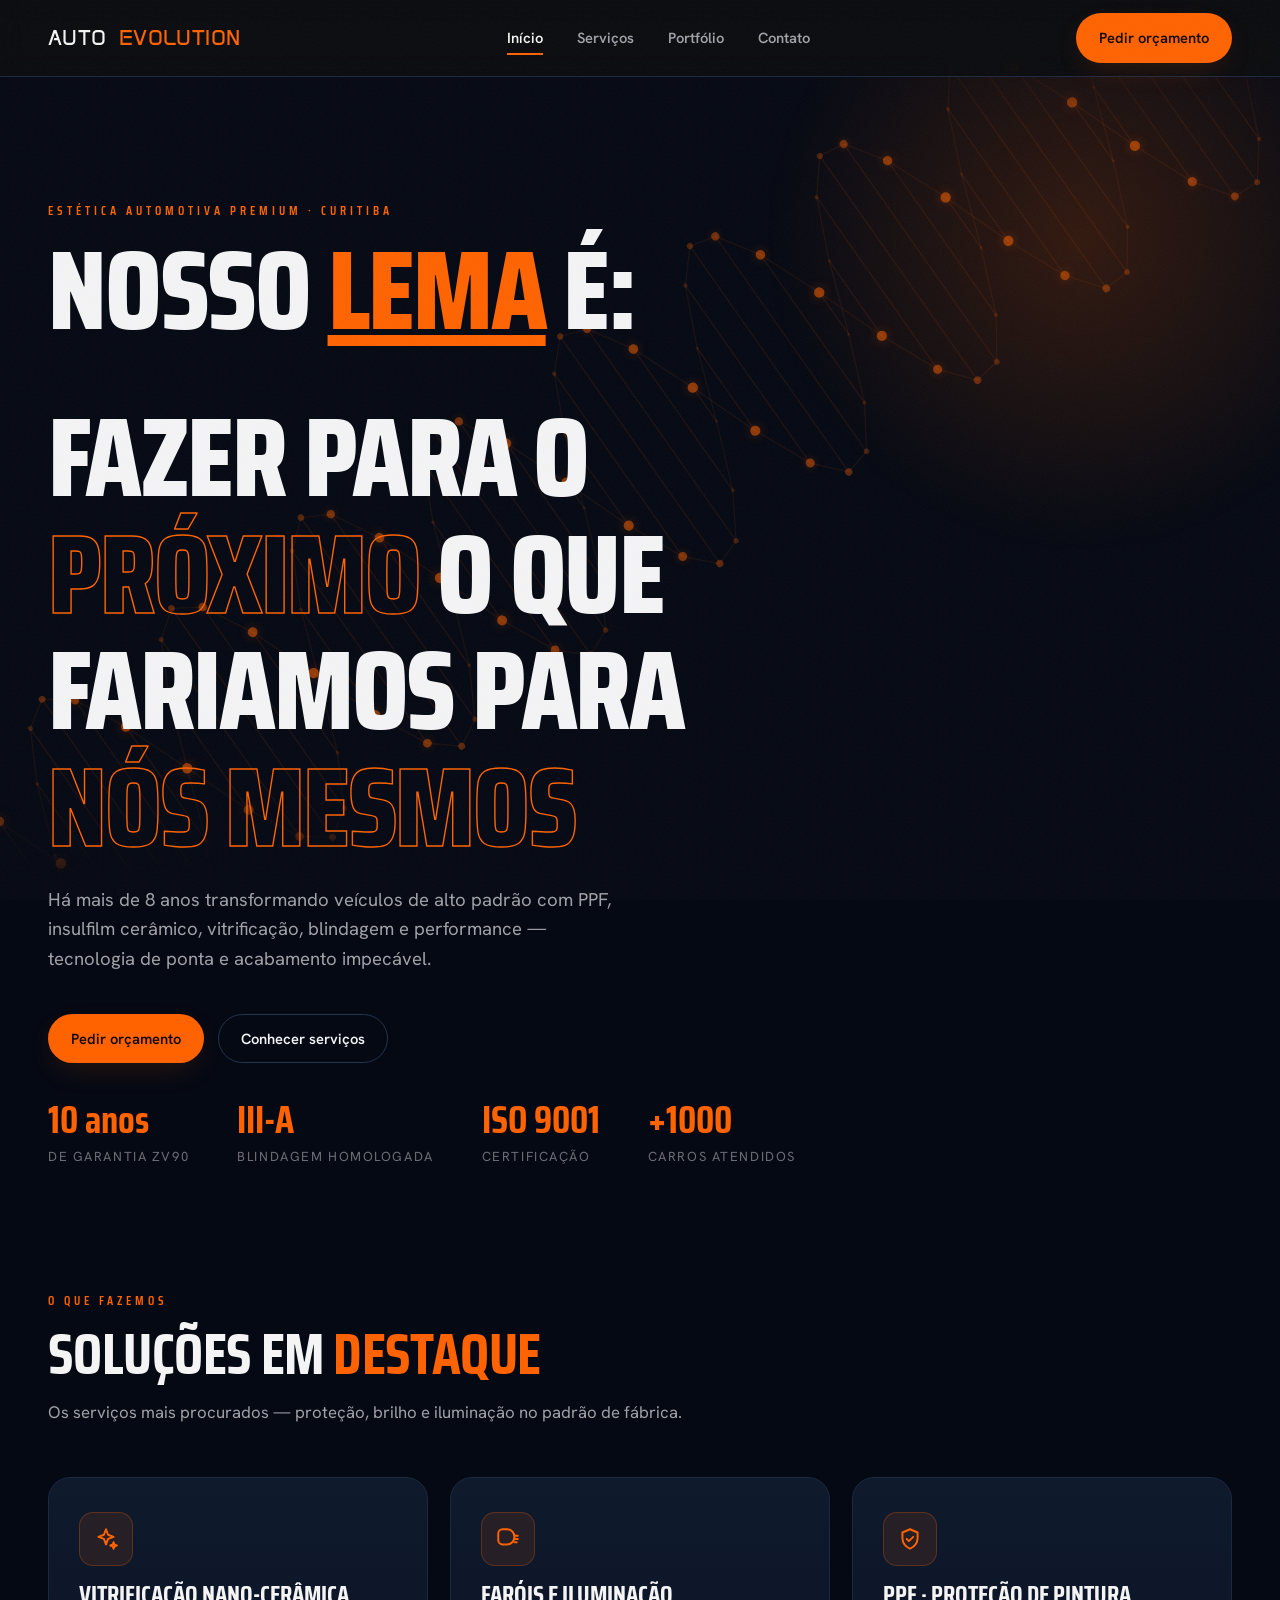
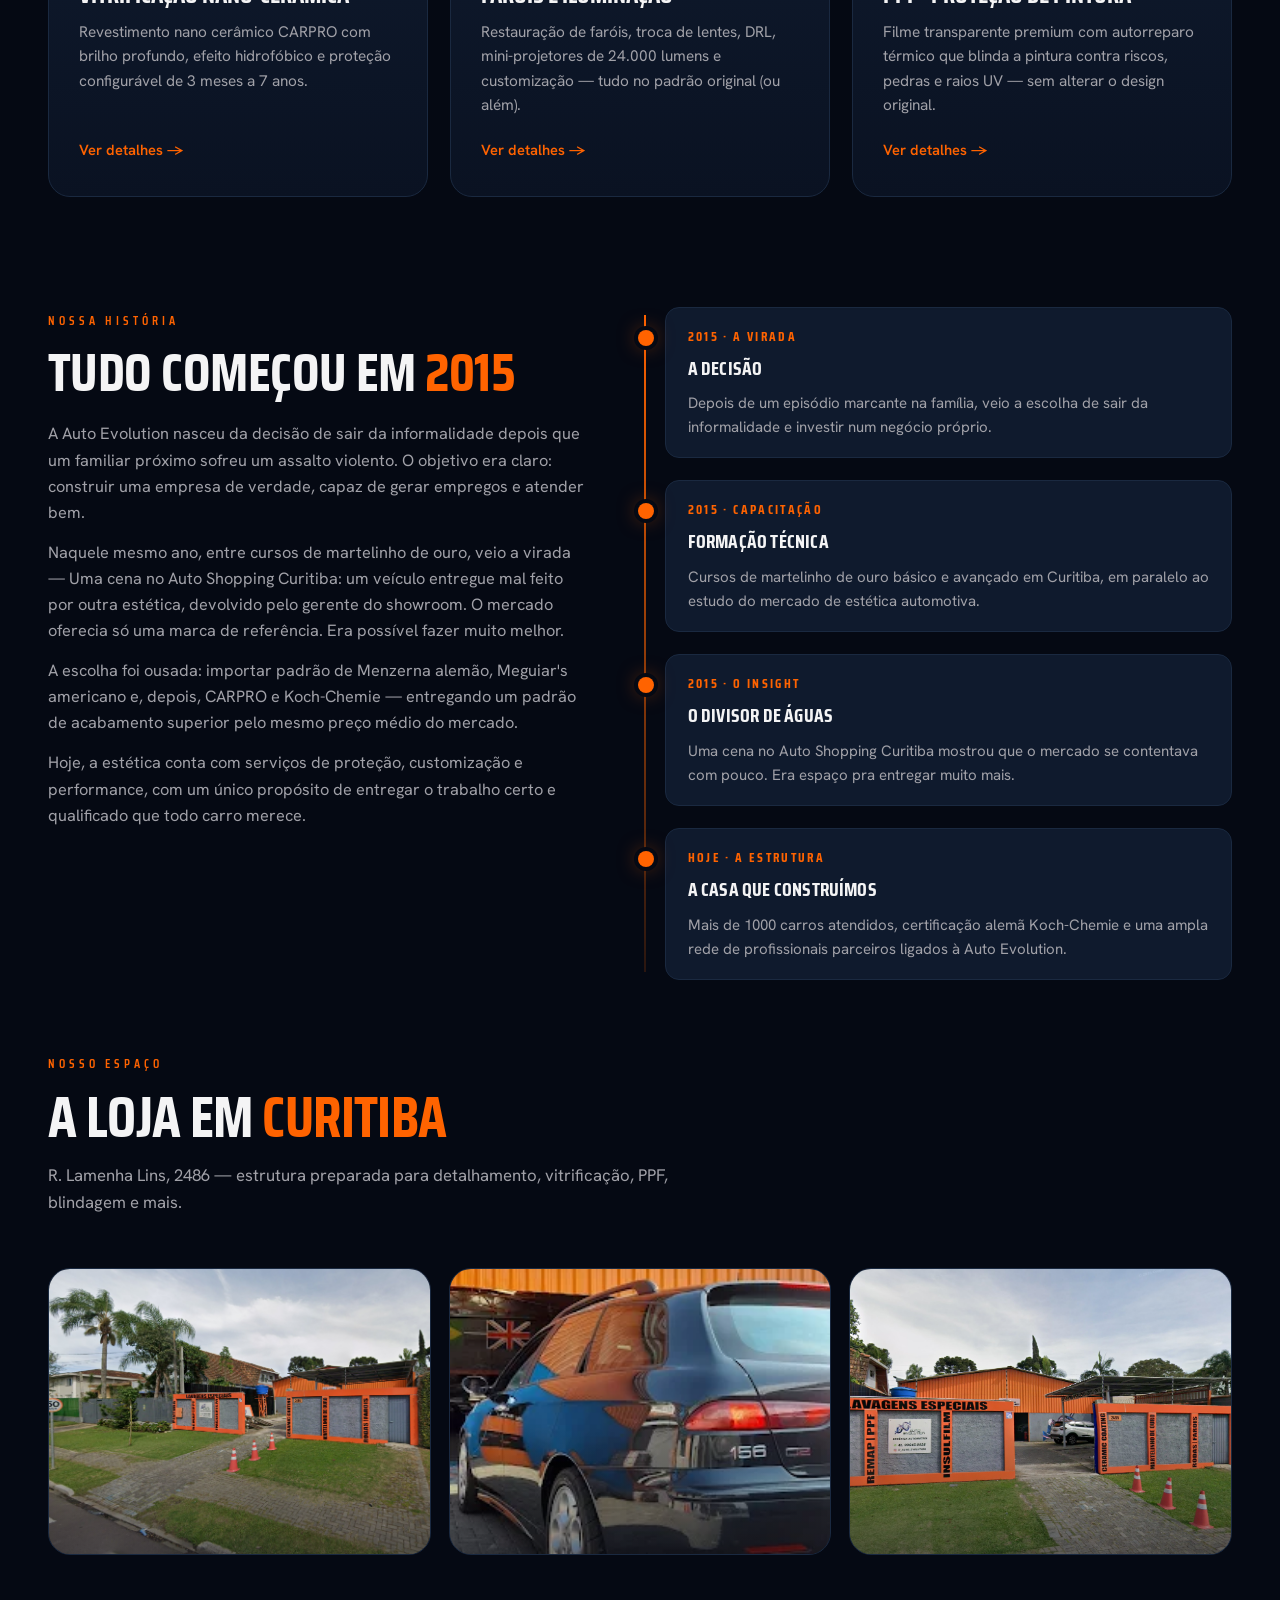
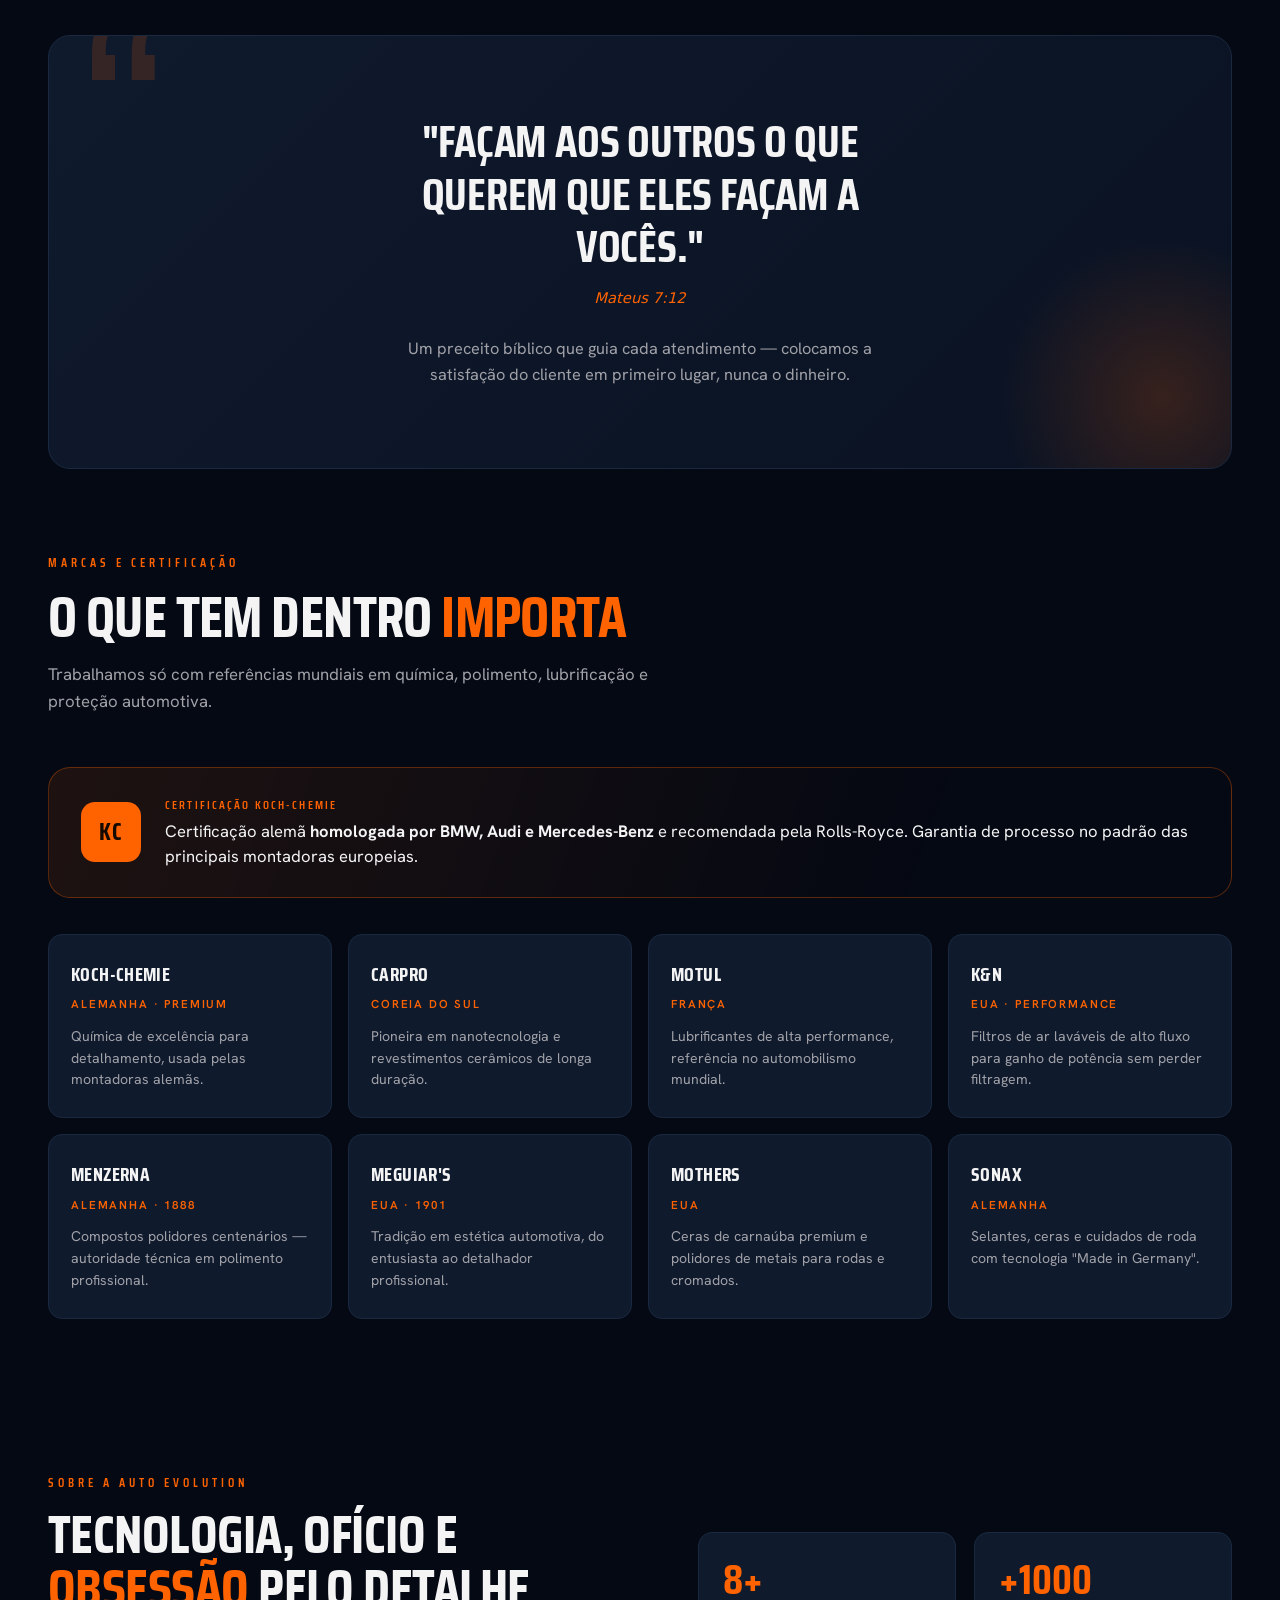
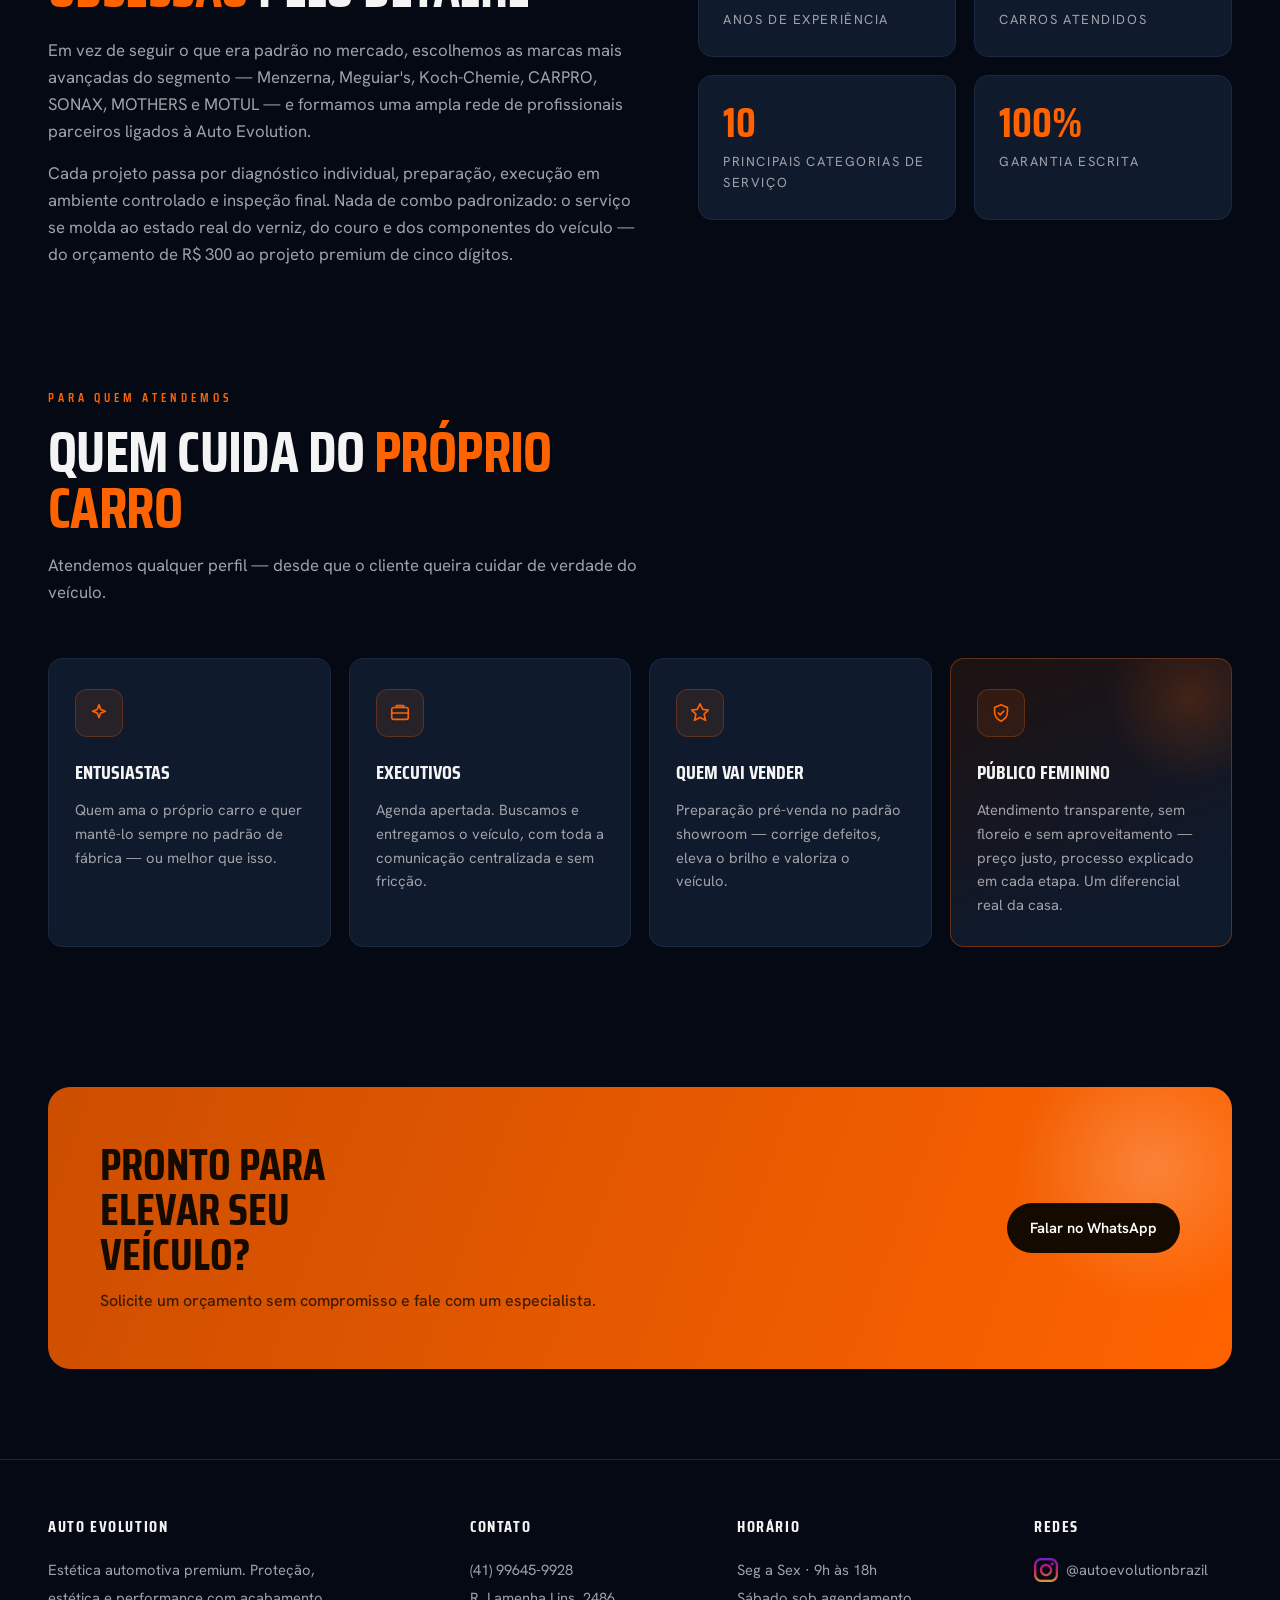
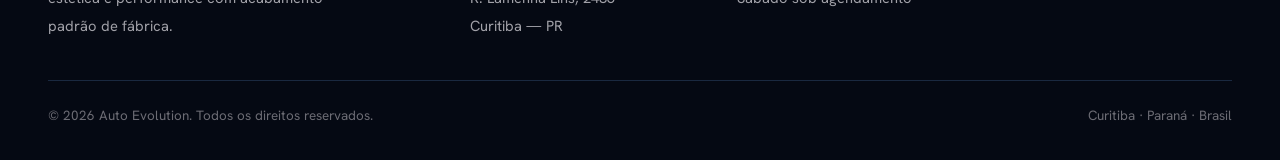
==== commit ef7e4066: "Trabalho finalizado" ====
--- a/index.html
+++ b/index.html
@@ -169,6 +169,32 @@
             <p>Mais de 1000 carros atendidos, certificação alemã Koch-Chemie e uma ampla rede de profissionais parceiros ligados à Auto Evolution.</p>
           </div>
         </div>
+      </div>
+    </div>
+  </section>
+
+  <!-- ===================== FACHADA / NOSSO ESPAÇO ===================== -->
+  <section class="facade-section" id="loja">
+    <div class="container">
+      <div class="section-head">
+        <span class="eyebrow">Nosso espaço</span>
+        <h2>A loja em <span class="accent">Curitiba</span></h2>
+        <p>R. Lamenha Lins, 2486 — estrutura preparada para detalhamento, vitrificação, PPF, blindagem e mais.</p>
+      </div>
+
+      <div class="facade-grid">
+        <figure class="facade-card reveal">
+          <img src="assets/Captura%20de%20tela%202026-06-07%20225502.png" alt="Auto Evolution — fachada da loja em Curitiba" loading="lazy">
+        </figure>
+        <figure class="facade-card reveal">
+          <img src="assets/unnamed.webp" alt="Auto Evolution — espaço da oficina" loading="lazy">
+          
+        </figure>
+        <figure class="facade-card reveal">
+          <img src="assets/Captura%20de%20tela%202026-06-07%20225552.png" alt="Auto Evolution — ambiente da loja" loading="lazy">
+          
+        </figure>
+        
       </div>
     </div>
   </section>
--- a/css/services.css
+++ b/css/services.css
@@ -1411,4 +1411,252 @@
   .tl-item { padding: 16px 18px; }
   .lemma-band { padding: 50px 24px; }
   .lemma-band::before { font-size: 9rem; top: -28px; left: 10px; }
+}
+
+/* ============================================================
+   PORTFÓLIO — GRID DE VÍDEOS + CARDS DE INSTAGRAM
+   ============================================================ */
+
+.video-section,
+.insta-section { position: relative; z-index: 1; }
+
+/* -------- grid de vídeos (3 x 2) -------- */
+.video-section { padding: 30px 0 30px; }
+.video-grid {
+  display: grid;
+  grid-template-columns: repeat(3, 1fr);
+  gap: 22px;
+}
+.video-card {
+  position: relative;
+  background: var(--surface);
+  border: 1px solid var(--border-soft);
+  border-radius: var(--radius-lg);
+  overflow: hidden;
+  transition: transform 0.35s var(--ease), border-color 0.35s;
+}
+.video-card:hover {
+  transform: translateY(-5px);
+  border-color: rgba(255,99,0,0.4);
+}
+.video-label {
+  position: absolute;
+  top: 0; left: 0; right: 0;
+  z-index: 3;
+  padding: 16px 20px 22px;
+  font-family: var(--font-display);
+  font-weight: 700;
+  text-transform: uppercase;
+  letter-spacing: 0.04em;
+  font-size: 0.98rem;
+  color: var(--white);
+  background: linear-gradient(180deg, rgba(13,13,15,0.85) 0%, rgba(13,13,15,0.45) 70%, transparent 100%);
+  pointer-events: none;
+}
+.video-frame {
+  position: relative;
+  aspect-ratio: 9 / 16;
+  background: #000;
+  overflow: hidden;
+}
+.video-frame video {
+  position: absolute;
+  inset: 0;
+  width: 100%;
+  height: 100%;
+  object-fit: cover;
+  display: block;
+}
+.video-play {
+  position: absolute;
+  inset: 0;
+  margin: auto;
+  width: 64px; height: 64px;
+  border-radius: 50%;
+  border: none;
+  background: var(--orange);
+  color: #140a00;
+  cursor: pointer;
+  display: grid;
+  place-items: center;
+  box-shadow: 0 16px 40px rgba(0,0,0,0.5), 0 0 0 6px rgba(255,99,0,0.18);
+  transition: transform 0.25s var(--ease), background 0.2s, opacity 0.25s;
+  z-index: 2;
+}
+.video-play svg { width: 28px; height: 28px; margin-left: 3px; }
+.video-play:hover { background: var(--orange-bright); transform: scale(1.06); }
+.video-card.playing .video-play { opacity: 0; pointer-events: none; }
+.video-card.playing .video-label {
+  background: linear-gradient(180deg, rgba(13,13,15,0.7) 0%, transparent 100%);
+}
+
+/* skeleton específico do vídeo */
+.sk-video {
+  aspect-ratio: 9 / 16;
+  border-radius: var(--radius-lg);
+}
+
+/* -------- cards do Instagram -------- */
+.insta-section { padding: 60px 0 30px; }
+.insta-grid {
+  display: grid;
+  grid-template-columns: repeat(4, 1fr);
+  gap: 18px;
+}
+.insta-card {
+  background: var(--surface);
+  border: 1px solid var(--border-soft);
+  border-radius: var(--radius-lg);
+  padding: 26px 24px 24px;
+  display: flex;
+  flex-direction: column;
+  gap: 10px;
+  transition: border-color 0.3s, transform 0.3s var(--ease), background 0.3s;
+  position: relative;
+  overflow: hidden;
+  color: inherit;
+}
+.insta-card::before {
+  content: "";
+  position: absolute;
+  inset: 0;
+  background: radial-gradient(circle at 90% -10%, var(--orange-glow), transparent 55%);
+  opacity: 0;
+  transition: opacity 0.4s var(--ease);
+  pointer-events: none;
+}
+.insta-card:hover {
+  border-color: rgba(255,99,0,0.4);
+  transform: translateY(-5px);
+}
+.insta-card:hover::before { opacity: 1; }
+
+.insta-top {
+  display: flex;
+  align-items: center;
+  justify-content: space-between;
+  margin-bottom: 4px;
+}
+.insta-date {
+  font-family: var(--font-display);
+  text-transform: uppercase;
+  letter-spacing: 0.14em;
+  font-size: 0.74rem;
+  font-weight: 600;
+  color: var(--orange);
+}
+.insta-icon {
+  width: 32px; height: 32px;
+  border-radius: 9px;
+  background: rgba(255,99,0,0.1);
+  border: 1px solid rgba(255,99,0,0.25);
+  color: var(--orange);
+  display: grid;
+  place-items: center;
+}
+.insta-icon svg { width: 16px; height: 16px; }
+.insta-card h3 {
+  font-family: var(--font-display);
+  font-weight: 700;
+  font-size: 1.12rem;
+  text-transform: uppercase;
+  line-height: 1.1;
+  letter-spacing: 0.01em;
+  margin-top: 4px;
+}
+.insta-card p {
+  color: var(--grey);
+  font-size: 0.9rem;
+  line-height: 1.55;
+  flex: 1;
+}
+.insta-cta {
+  margin-top: 8px;
+  display: inline-flex;
+  align-items: center;
+  gap: 8px;
+  font-weight: 600;
+  font-size: 0.9rem;
+  color: var(--orange);
+  transition: gap 0.25s var(--ease);
+}
+.insta-cta svg { width: 16px; height: 16px; }
+.insta-card:hover .insta-cta { gap: 14px; }
+
+.sk-insta { height: 220px; }
+
+/* -------- responsivo -------- */
+@media (max-width: 940px) {
+  .video-grid { grid-template-columns: repeat(2, 1fr); }
+  .insta-grid { grid-template-columns: repeat(2, 1fr); }
+}
+@media (max-width: 560px) {
+  .video-grid { grid-template-columns: 1fr; }
+  .insta-grid { grid-template-columns: 1fr; }
+  .video-play { width: 56px; height: 56px; }
+  .video-play svg { width: 24px; height: 24px; }
+}
+
+/* ============================================================
+   HOME — FACHADA / NOSSO ESPAÇO (1 x 3)
+   ============================================================ */
+.facade-section {
+  position: relative;
+  z-index: 1;
+  padding: 20px 0 50px;
+}
+.facade-grid {
+  display: grid;
+  grid-template-columns: repeat(3, 1fr);
+  gap: 18px;
+}
+.facade-card {
+  position: relative;
+  overflow: hidden;
+  border-radius: var(--radius-lg);
+  border: 1px solid var(--border-soft);
+  background: var(--surface);
+  aspect-ratio: 4 / 3;
+  transition: transform 0.35s var(--ease), border-color 0.35s;
+}
+.facade-card img {
+  width: 100%;
+  height: 100%;
+  object-fit: cover;
+  display: block;
+  transition: transform 0.7s var(--ease);
+}
+.facade-card::after {
+  content: "";
+  position: absolute;
+  inset: 0;
+  background: linear-gradient(180deg, transparent 55%, rgba(5,9,19,0.55) 100%);
+  pointer-events: none;
+  opacity: 0.85;
+  transition: opacity 0.35s var(--ease);
+}
+.facade-card:hover {
+  transform: translateY(-5px);
+  border-color: rgba(255,99,0,0.45);
+}
+.facade-card:hover img { transform: scale(1.06); }
+.facade-card:hover::after { opacity: 0.55; }
+
+.facade-caption {
+  position: absolute;
+  left: 18px;
+  bottom: 14px;
+  z-index: 2;
+  font-family: var(--font-display);
+  text-transform: uppercase;
+  letter-spacing: 0.14em;
+  font-size: 0.78rem;
+  font-weight: 600;
+  color: var(--white);
+  text-shadow: 0 2px 8px rgba(0,0,0,0.6);
+}
+
+@media (max-width: 940px) {
+  .facade-grid { grid-template-columns: 1fr; }
+  .facade-card { aspect-ratio: 16 / 10; }
 }
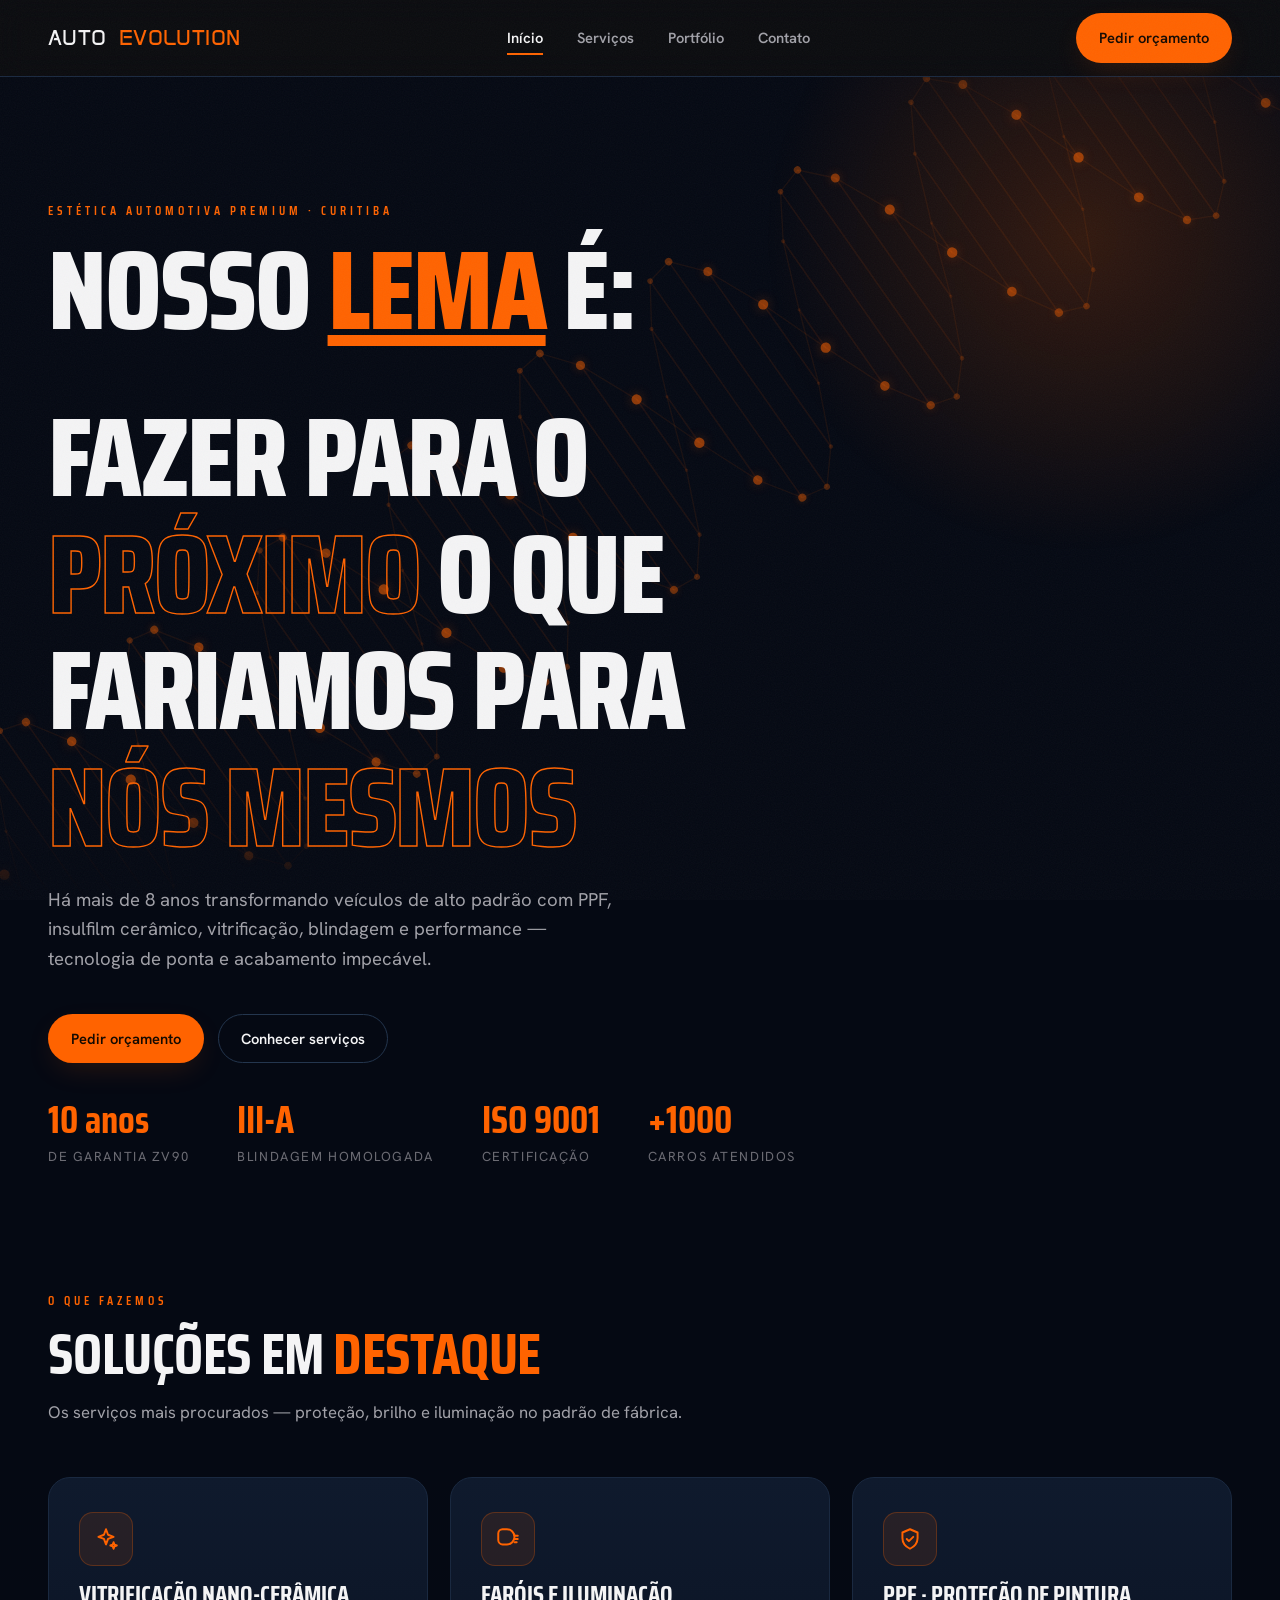
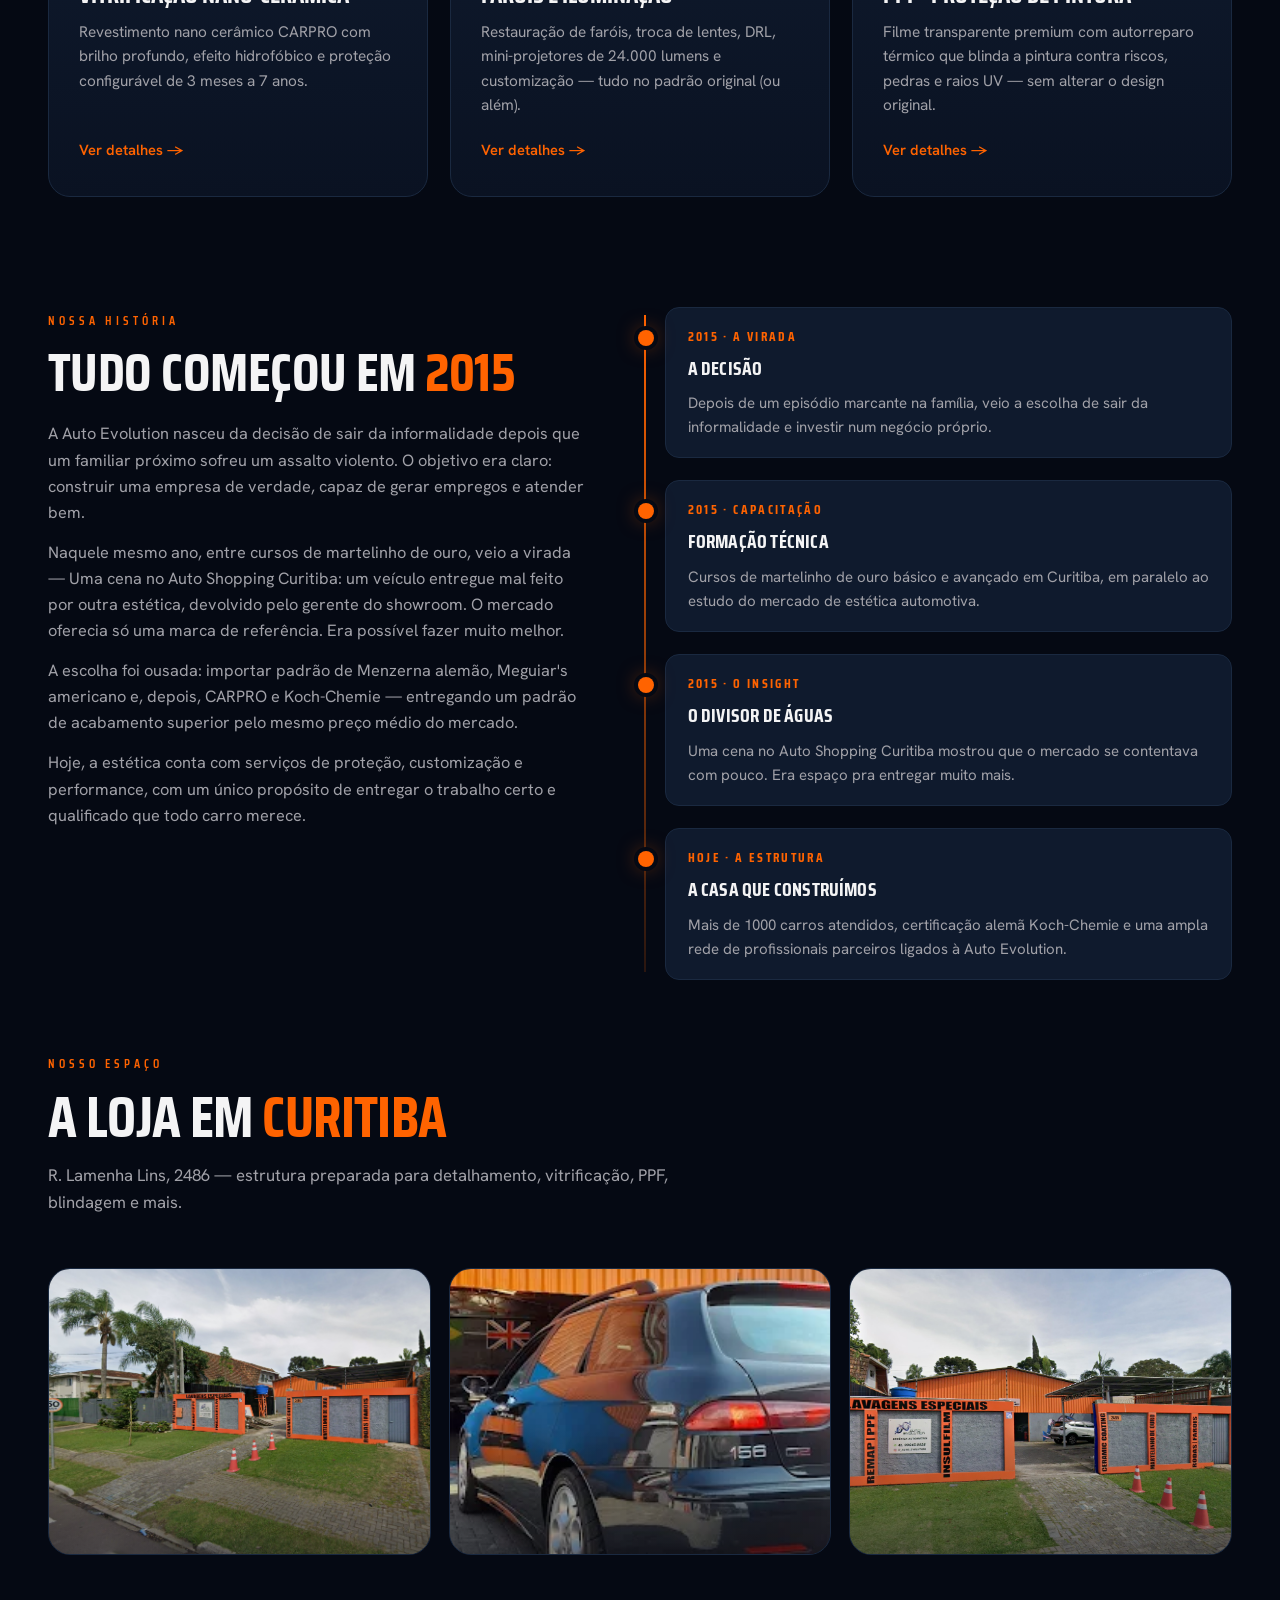
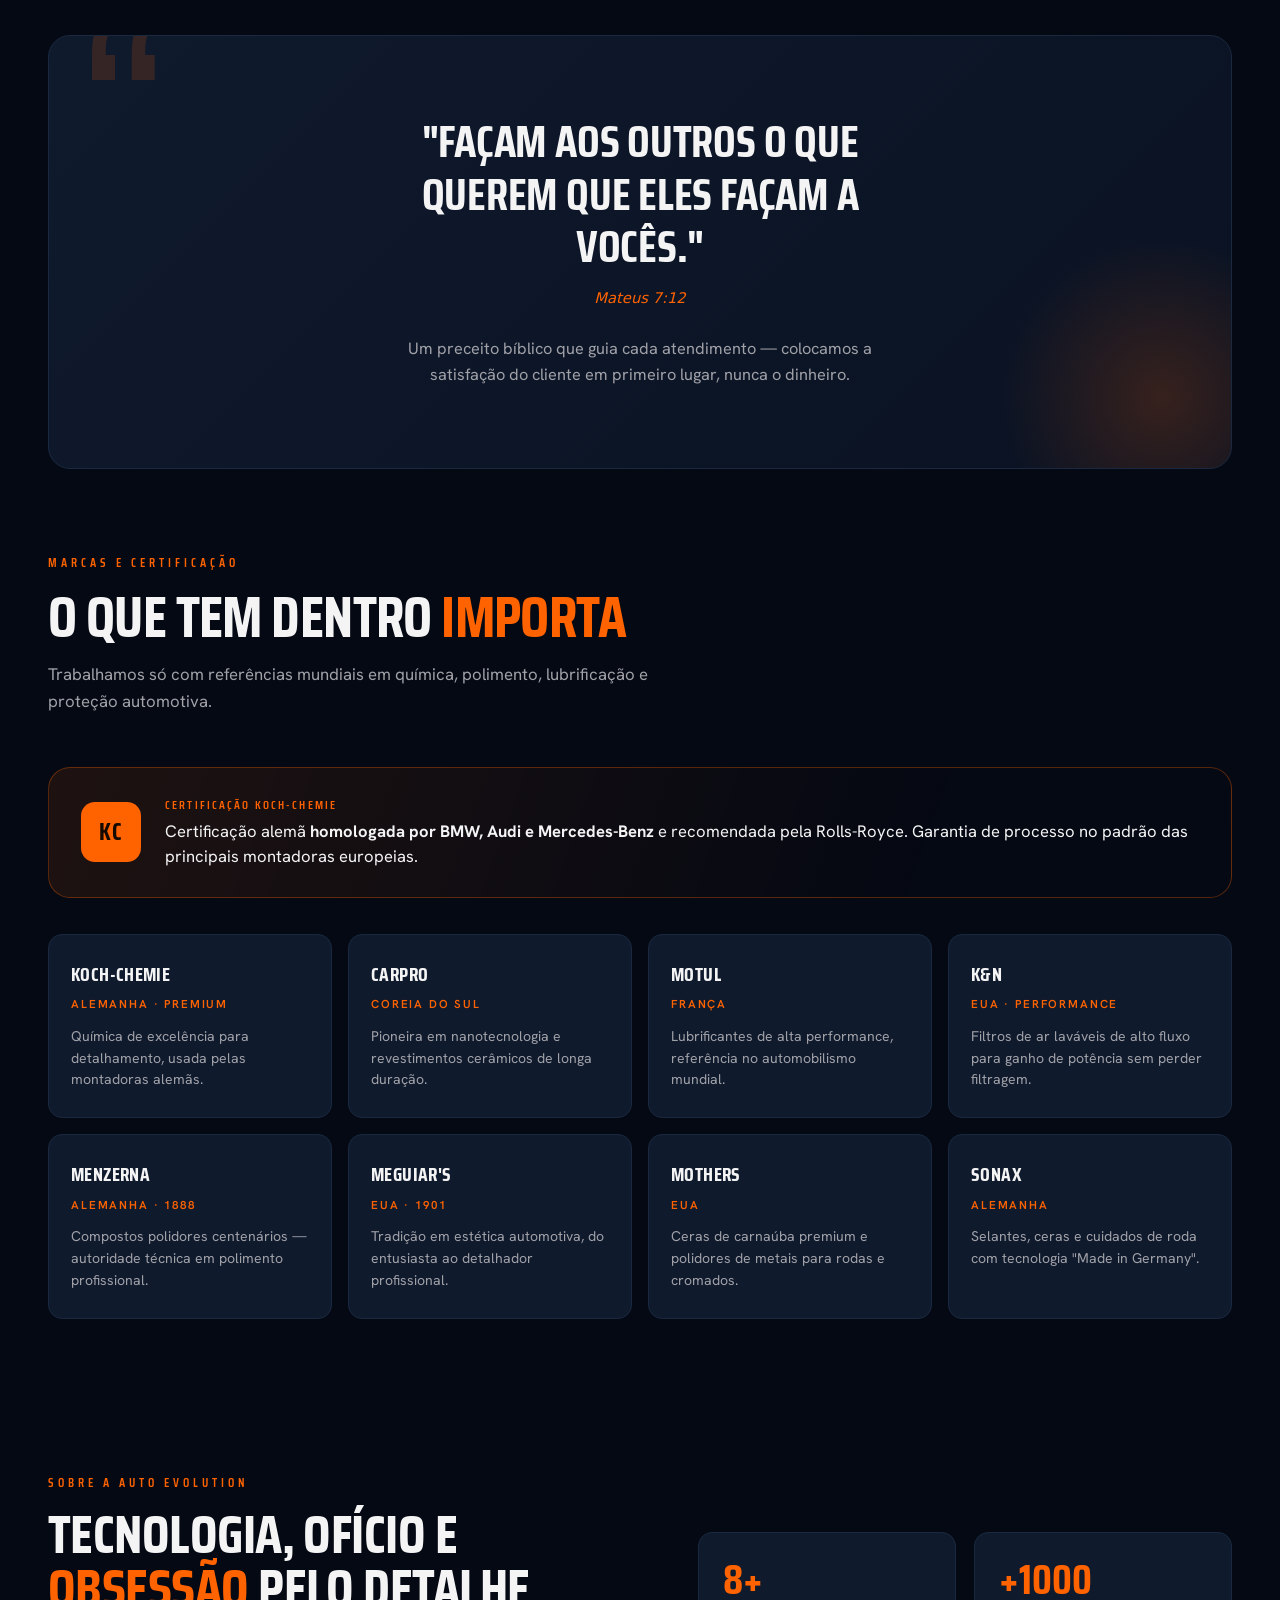
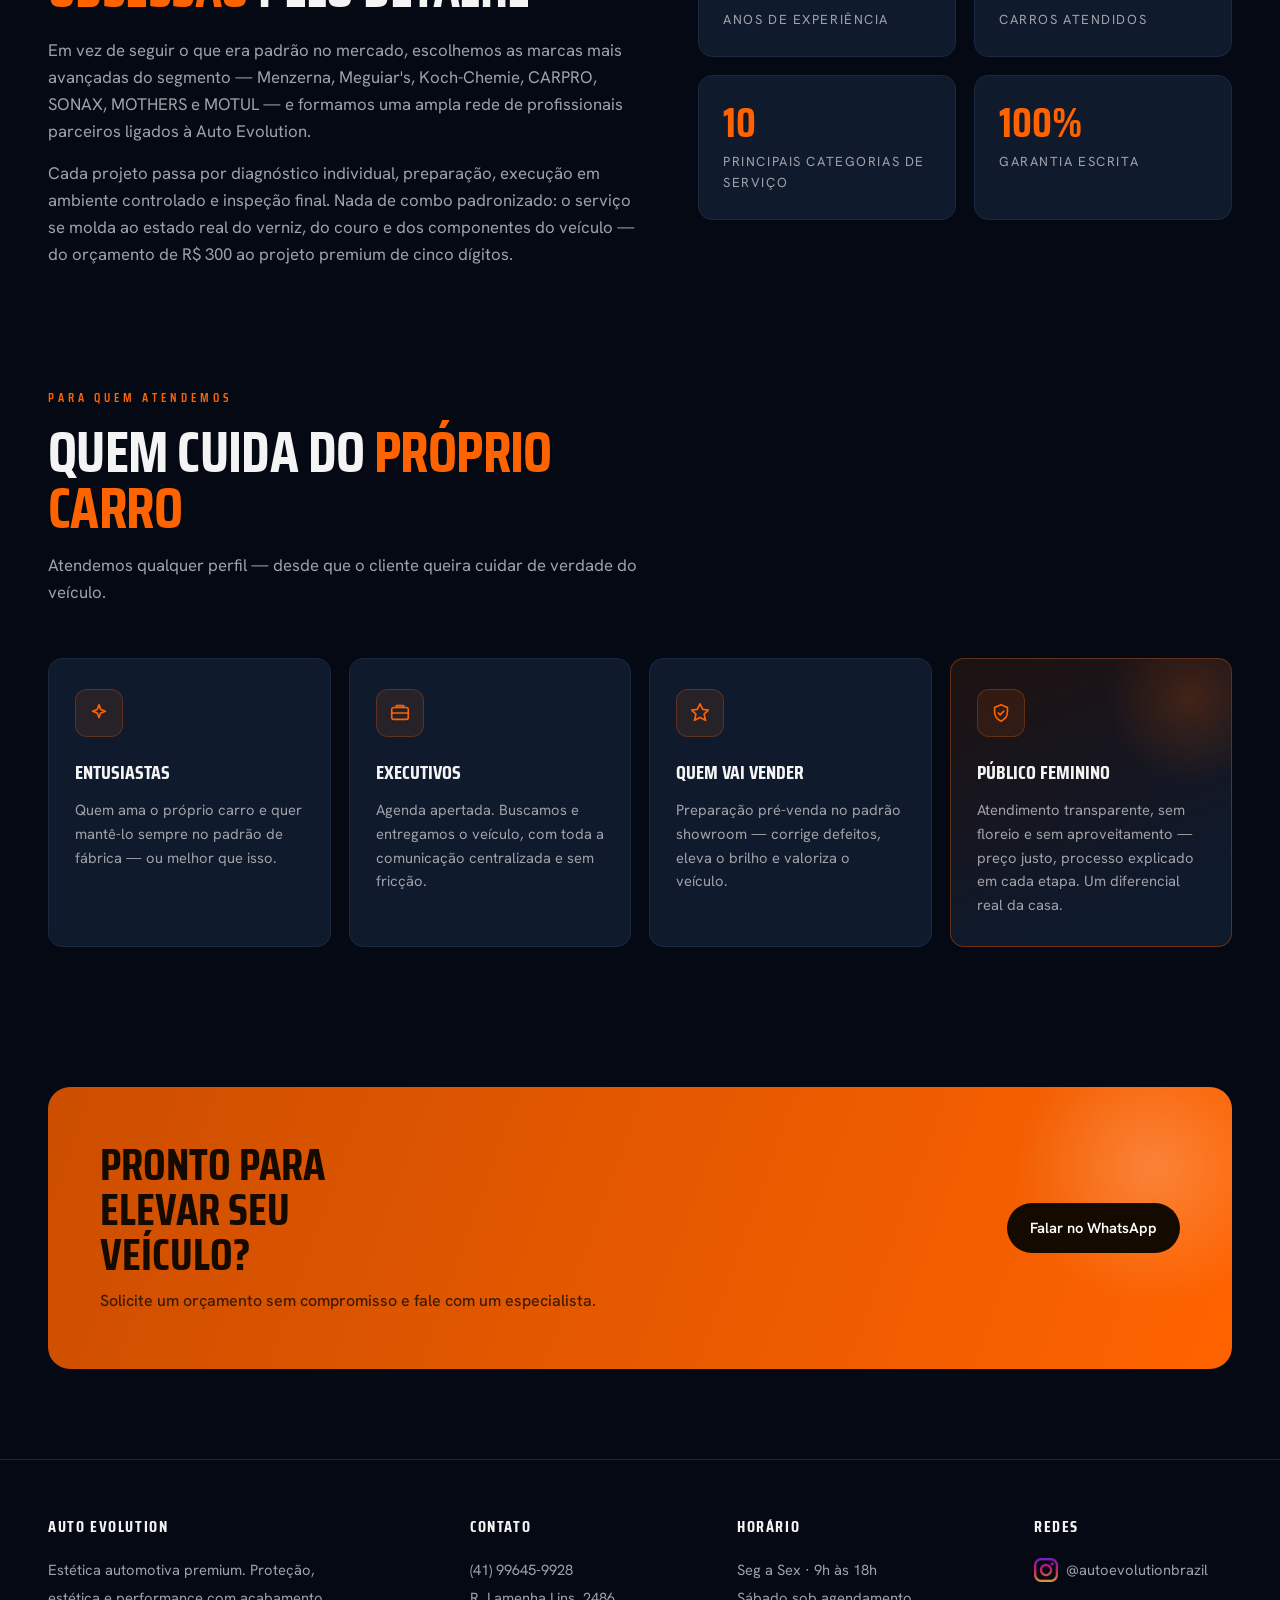
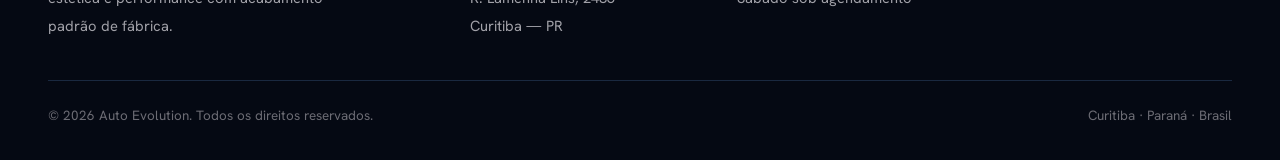
==== commit e9385b71: "Tentativa de smooth nos scrolls de página, e no scroll de categoria" ====
--- a/index.html
+++ b/index.html
@@ -435,6 +435,7 @@
     </div>
   </footer>
 
+  <script src="js/smooth-scroll.js"></script>
   <script src="js/dna-bg.js"></script>
   <script>
     /* Menu mobile + reveal */
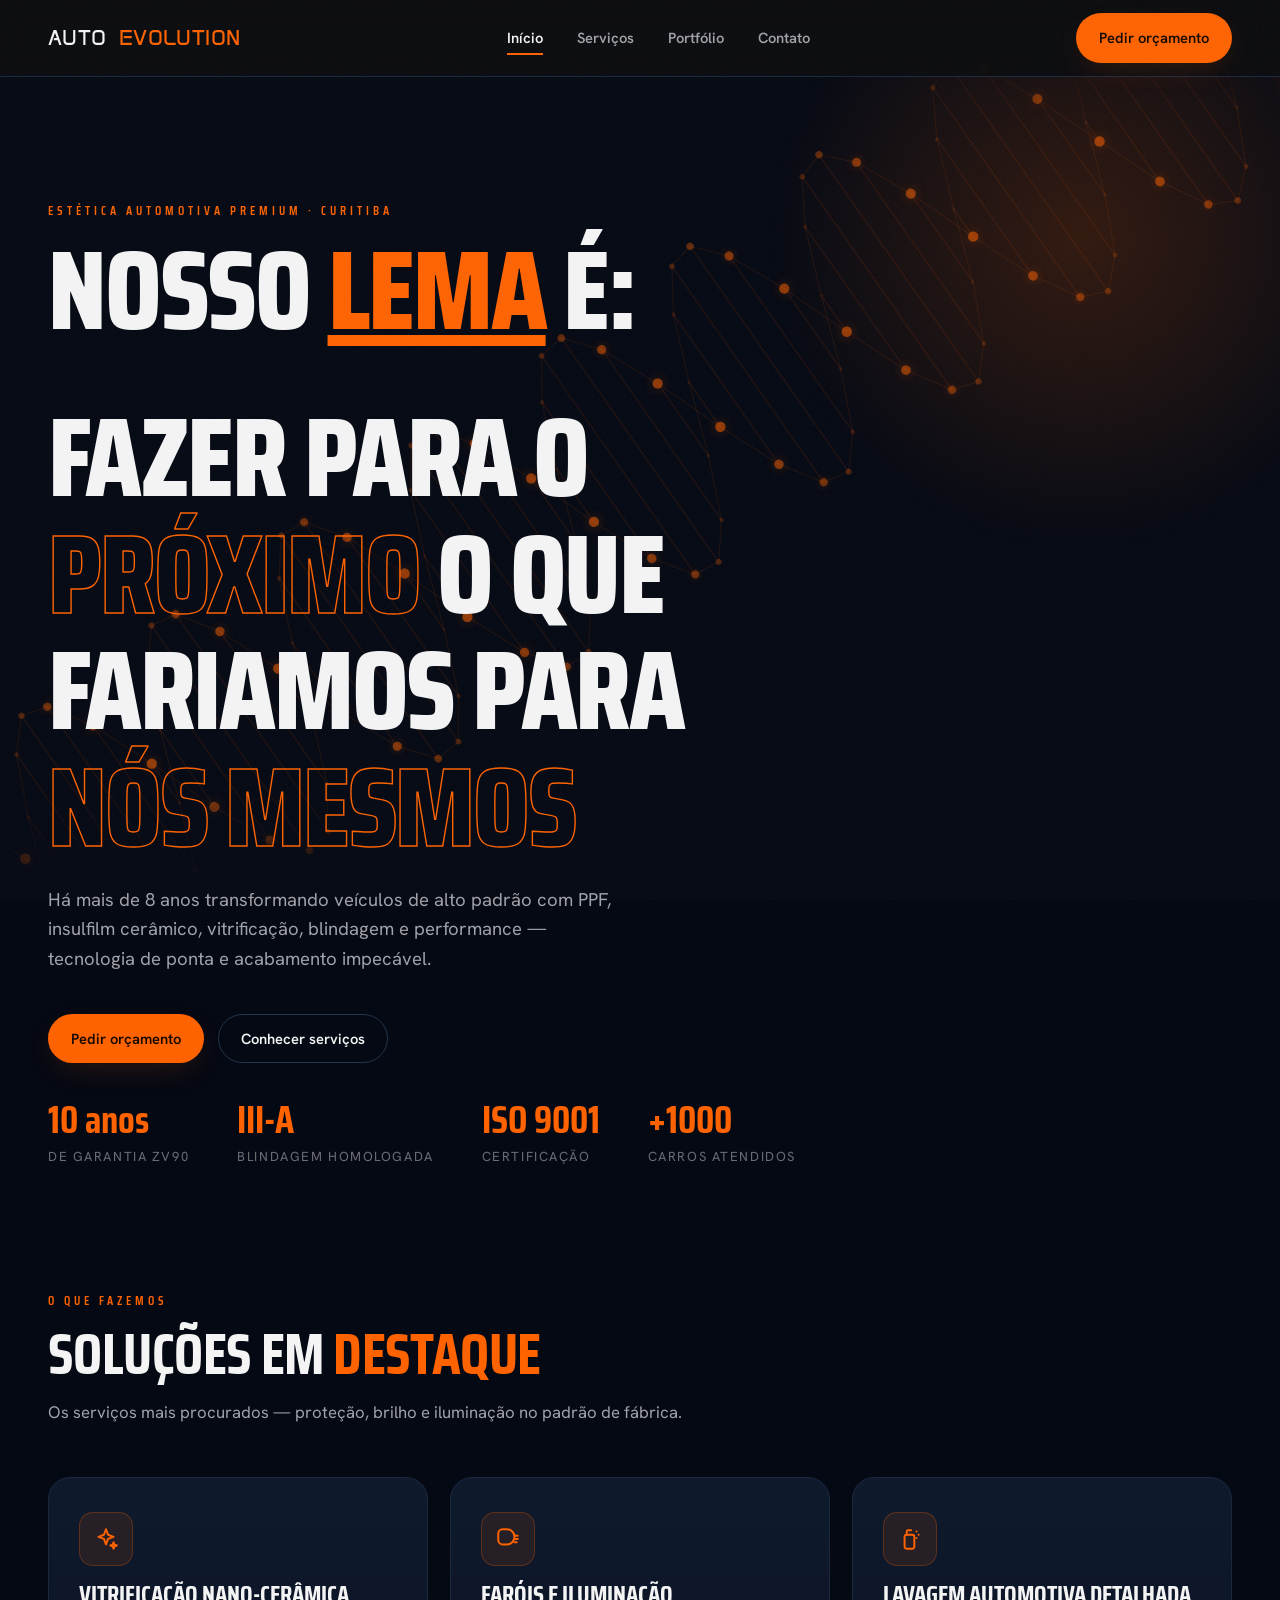
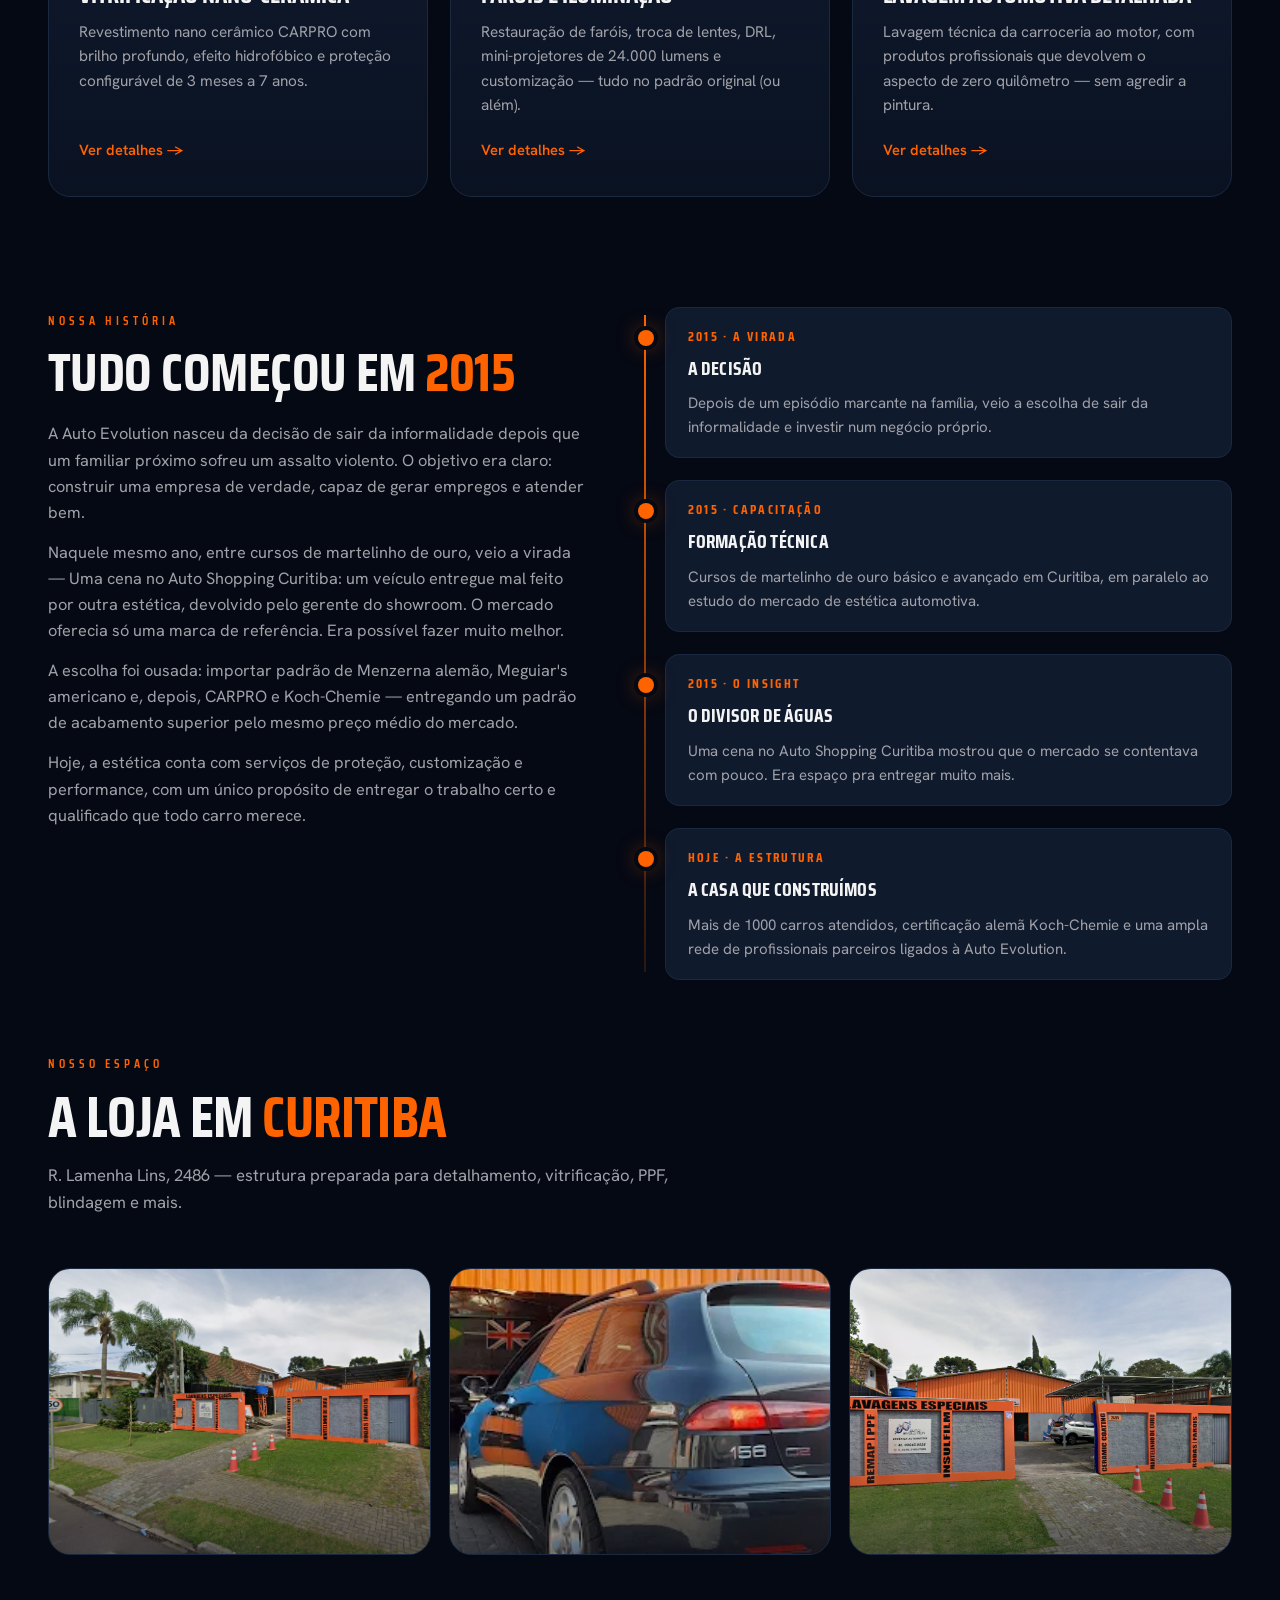
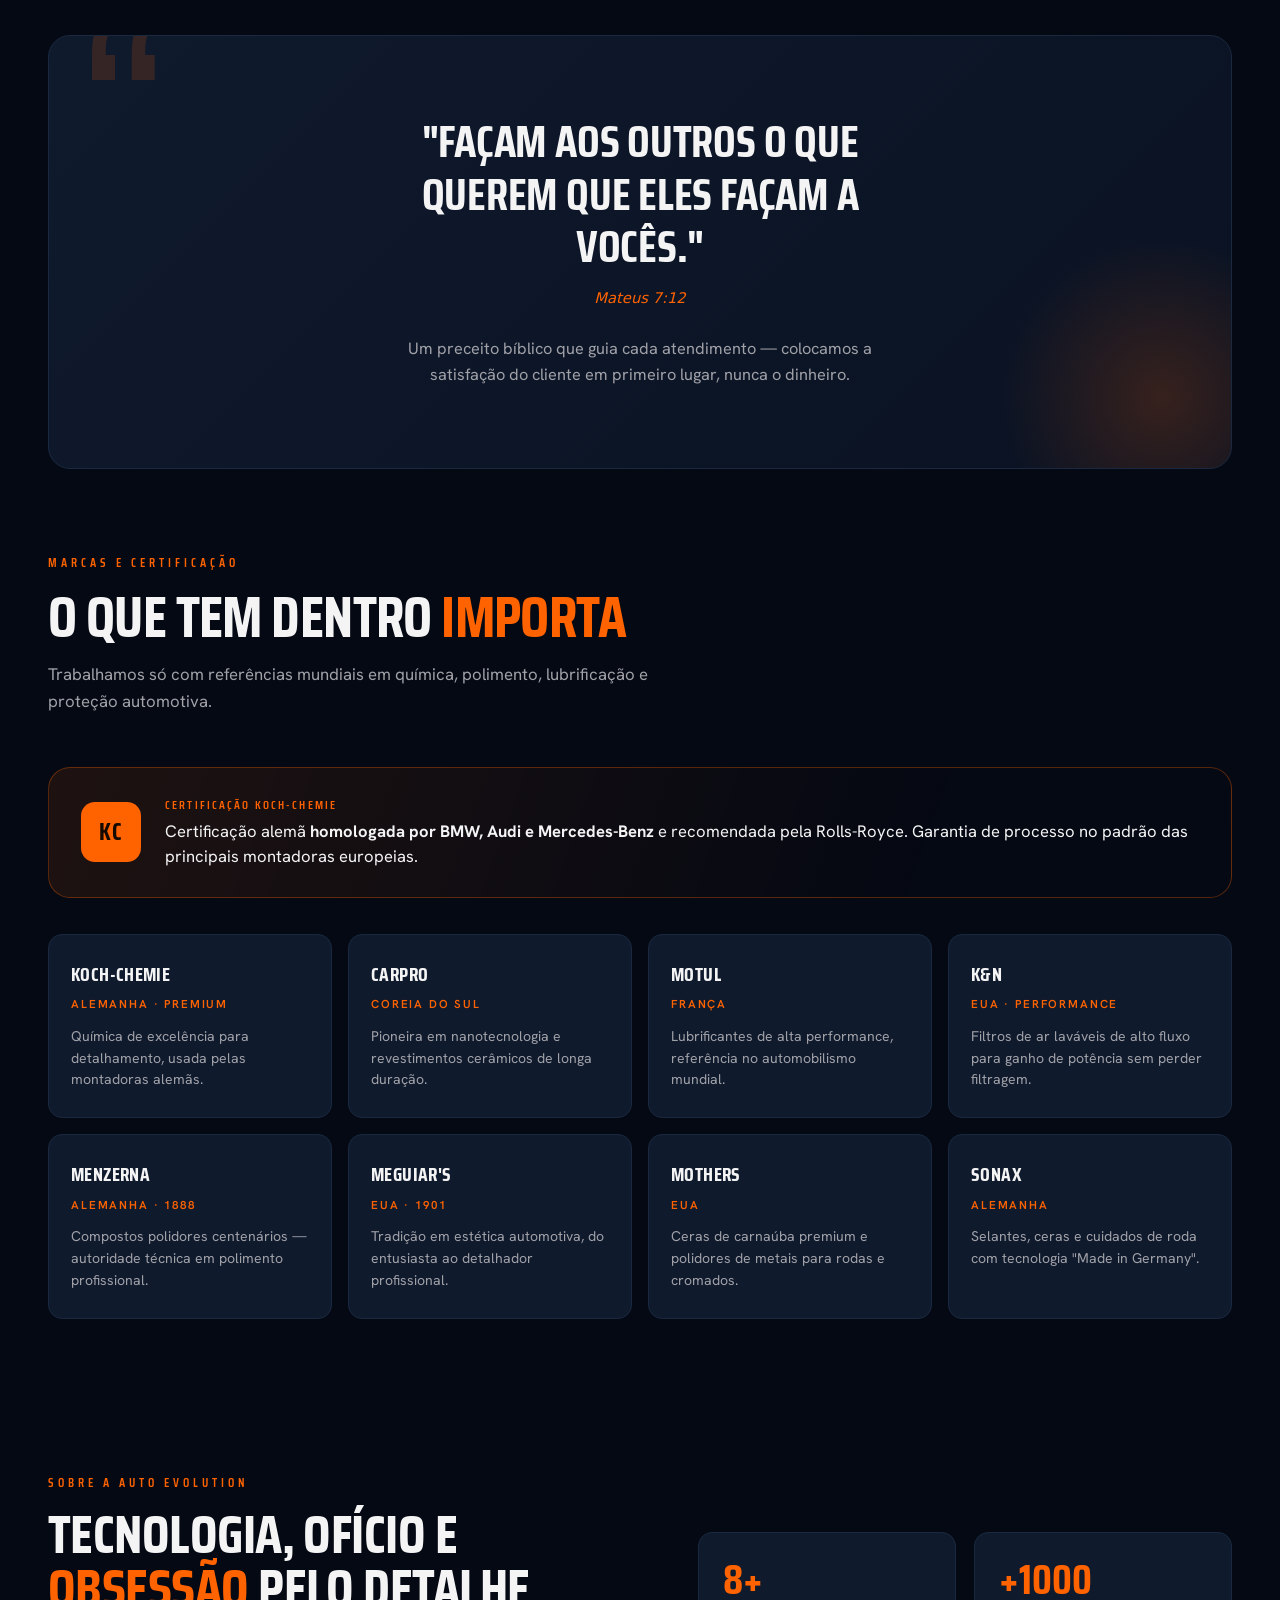
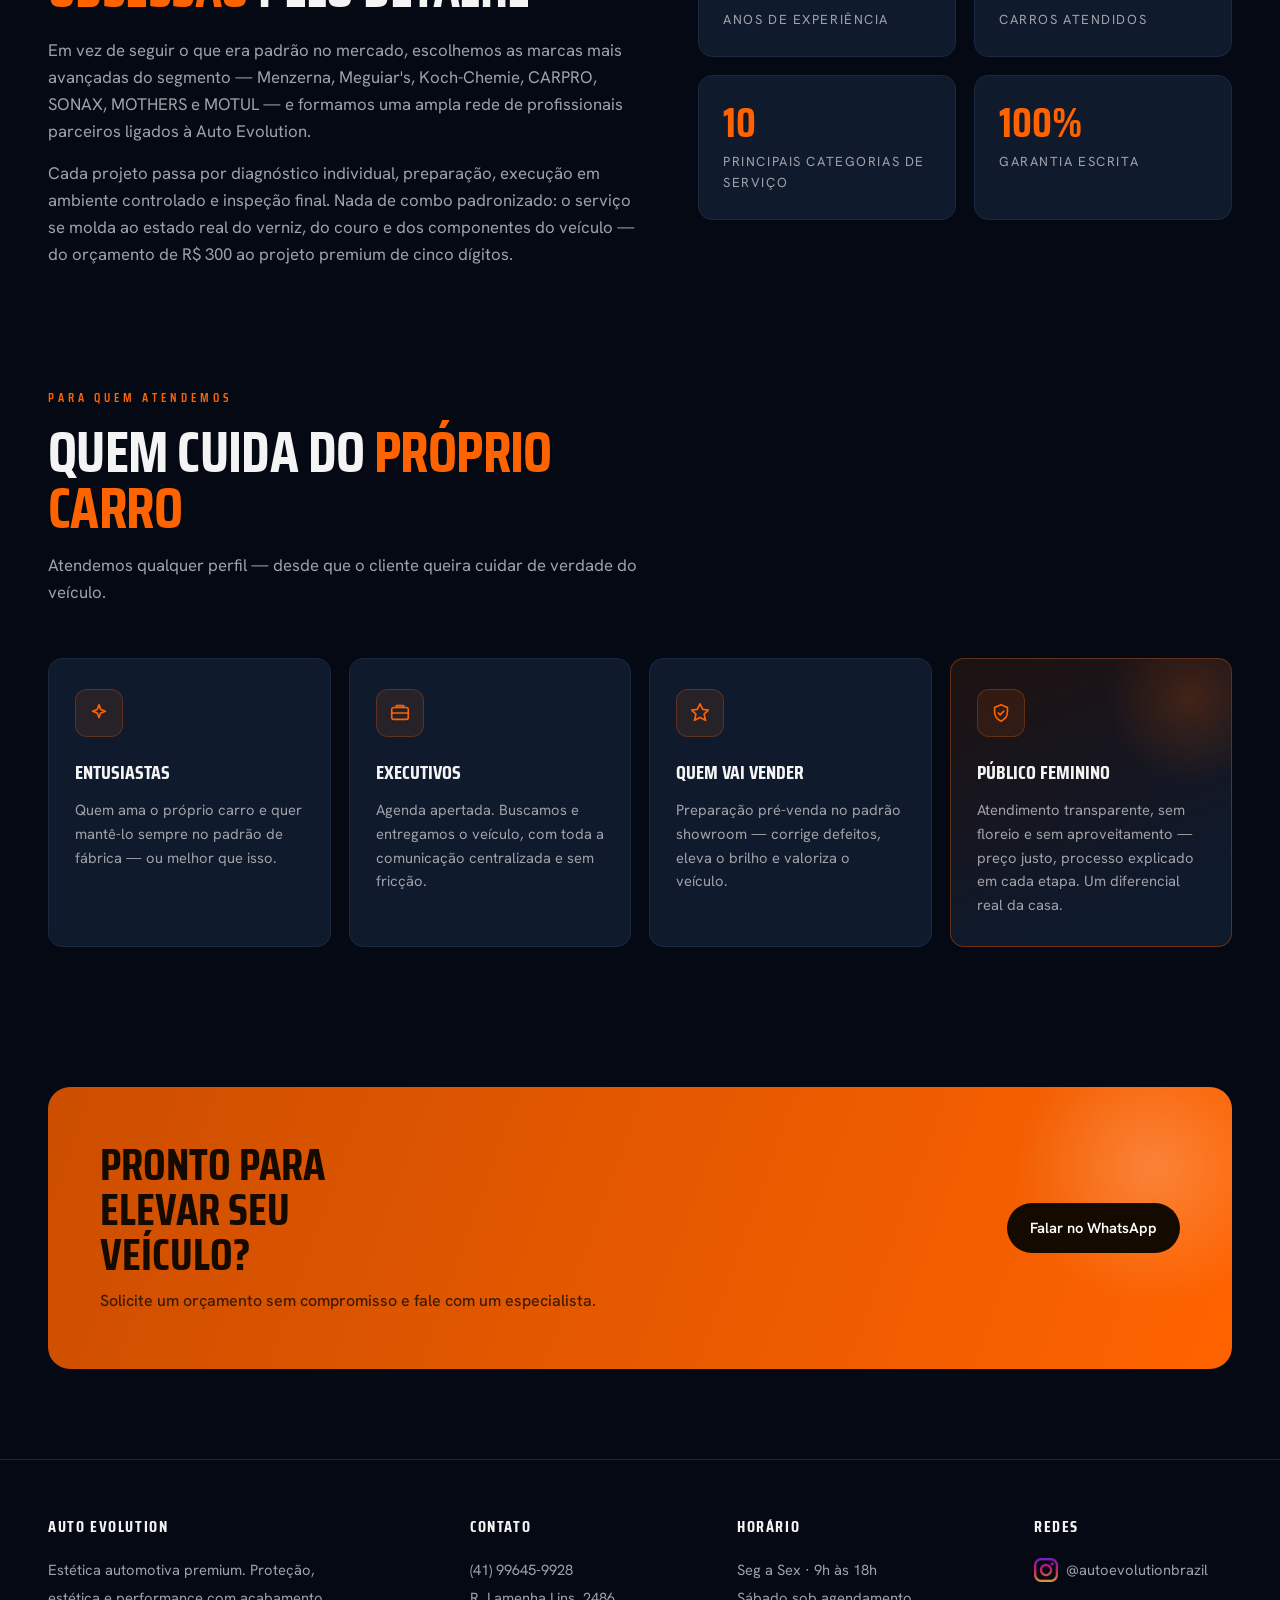
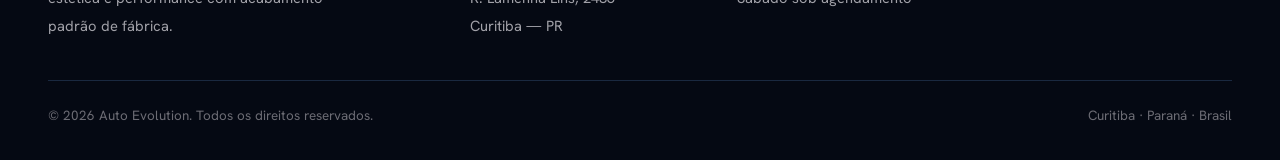
==== commit 8d16ccbf: "Mudanças de serviços e adição de página individual de cada serviço" ====
--- a/index.html
+++ b/index.html
@@ -88,7 +88,7 @@
           </div>
           <h3>Vitrificação Nano-Cerâmica</h3>
           <p>Revestimento nano cerâmico CARPRO com brilho profundo, efeito hidrofóbico e proteção configurável de 3 meses a 7 anos.</p>
-          <a class="hl-link" href="servicos.html#grp-estetica">Ver detalhes →</a>
+          <a class="hl-link" href="servico.html?id=vitrificacao">Ver detalhes →</a>
         </article>
 
         <article class="hl-card reveal">
@@ -100,19 +100,20 @@
           </div>
           <h3>Faróis e Iluminação</h3>
           <p>Restauração de faróis, troca de lentes, DRL, mini-projetores de 24.000 lumens e customização — tudo no padrão original (ou além).</p>
-          <a class="hl-link" href="servicos.html#grp-farois">Ver detalhes →</a>
+          <a class="hl-link" href="servico.html?id=farois">Ver detalhes →</a>
         </article>
 
         <article class="hl-card reveal">
           <div class="hl-icon">
             <svg viewBox="0 0 24 24" fill="none" stroke-width="1.8" stroke-linecap="round" stroke-linejoin="round">
-              <path d="M12 3l7 3v5c0 4.5-3 8-7 10-4-2-7-5.5-7-10V6z"/>
-              <path d="M9 12l2 2 4-4"/>
-            </svg>
-          </div>
-          <h3>PPF · Proteção de Pintura</h3>
-          <p>Filme transparente premium com autorreparo térmico que blinda a pintura contra riscos, pedras e raios UV — sem alterar o design original.</p>
-          <a class="hl-link" href="servicos.html#grp-estetica">Ver detalhes →</a>
+              <path d="M9 8h5a2 2 0 0 1 2 2v9a2 2 0 0 1-2 2H9a2 2 0 0 1-2-2v-9a2 2 0 0 1 2-2z"/>
+              <path d="M9 8V5a1 1 0 0 1 1-1h3"/>
+              <path d="M18 5h.01M20 8h.01M18 11h.01"/>
+            </svg>
+          </div>
+          <h3>Lavagem Automotiva Detalhada</h3>
+          <p>Lavagem técnica da carroceria ao motor, com produtos profissionais que devolvem o aspecto de zero quilômetro — sem agredir a pintura.</p>
+          <a class="hl-link" href="servico.html?id=lavagem">Ver detalhes →</a>
         </article>
       </div>
     </div>
--- a/css/services.css
+++ b/css/services.css
@@ -501,6 +501,109 @@
 }
 .grp-items li:first-child { border-top: none; }
 .grp-items li .tick { color: var(--orange); flex: none; font-weight: 700; }
+
+/* CTA "Ver serviço" nos cards da listagem */
+.fc-cta.grp-cta { margin-top: 22px; }
+
+/* ============================================================
+   PÁGINA INDIVIDUAL DE SERVIÇO (servico.html)
+   ============================================================ */
+.service-detail { max-width: 860px; }
+
+.service-detail .breadcrumb { margin-bottom: 26px; }
+
+.detail-head {
+  display: flex;
+  align-items: center;
+  gap: 20px;
+  margin-bottom: 22px;
+}
+.detail-icon {
+  flex: none;
+  width: 64px; height: 64px;
+  border-radius: 16px;
+  display: grid; place-items: center;
+  background: rgba(255,99,0,0.1);
+  border: 1px solid rgba(255,99,0,0.25);
+}
+.detail-icon svg { width: 32px; height: 32px; stroke: var(--orange); }
+.detail-head .eyebrow { display: block; margin-bottom: 8px; }
+.detail-head h1 {
+  font-family: var(--font-display);
+  font-weight: 700;
+  text-transform: uppercase;
+  font-size: clamp(2.2rem, 6vw, 4rem);
+  line-height: 0.92;
+  letter-spacing: -0.015em;
+}
+
+.detail-lead {
+  color: var(--grey);
+  font-size: 1.12rem;
+  max-width: 60ch;
+  margin-bottom: 12px;
+}
+
+/* mini-seções: Serviços e Características */
+.detail-section {
+  margin-top: 38px;
+  padding-top: 26px;
+  border-top: 1px solid var(--border-soft);
+}
+.detail-section-title {
+  display: flex;
+  align-items: center;
+  gap: 12px;
+  font-family: var(--font-display);
+  font-weight: 700;
+  text-transform: uppercase;
+  letter-spacing: 0.04em;
+  font-size: 1.5rem;
+  margin-bottom: 18px;
+}
+.detail-section-title::before {
+  content: "";
+  width: 4px;
+  height: 1.1em;
+  background: var(--orange);
+  border-radius: 2px;
+}
+
+/* lista de highlights (serviços em destaque) */
+.detail-highlights { margin: 24px 0 32px; }
+
+/* lista de itens/peças com botão por linha (categorias) */
+.detail-items {
+  margin: 28px 0 8px;
+  display: flex;
+  flex-direction: column;
+  gap: 0;
+}
+.detail-item {
+  display: flex;
+  align-items: center;
+  gap: 14px;
+  padding: 18px 0;
+  border-top: 1px solid var(--border-soft);
+  flex-wrap: wrap;
+}
+.detail-item:first-child { border-top: none; }
+.detail-item .tick { color: var(--orange); flex: none; font-weight: 700; }
+.detail-item .di-text {
+  flex: 1 1 240px;
+  font-size: 1rem;
+  color: var(--white);
+}
+.detail-item .di-btn { flex: none; }
+
+.detail-cta { margin-top: 30px; }
+
+@media (max-width: 560px) {
+  .detail-head { gap: 16px; }
+  .detail-icon { width: 52px; height: 52px; }
+  .detail-icon svg { width: 26px; height: 26px; }
+  .detail-item .di-btn { width: 100%; justify-content: center; }
+}
 
 /* ============================================================
    CTA BAND
